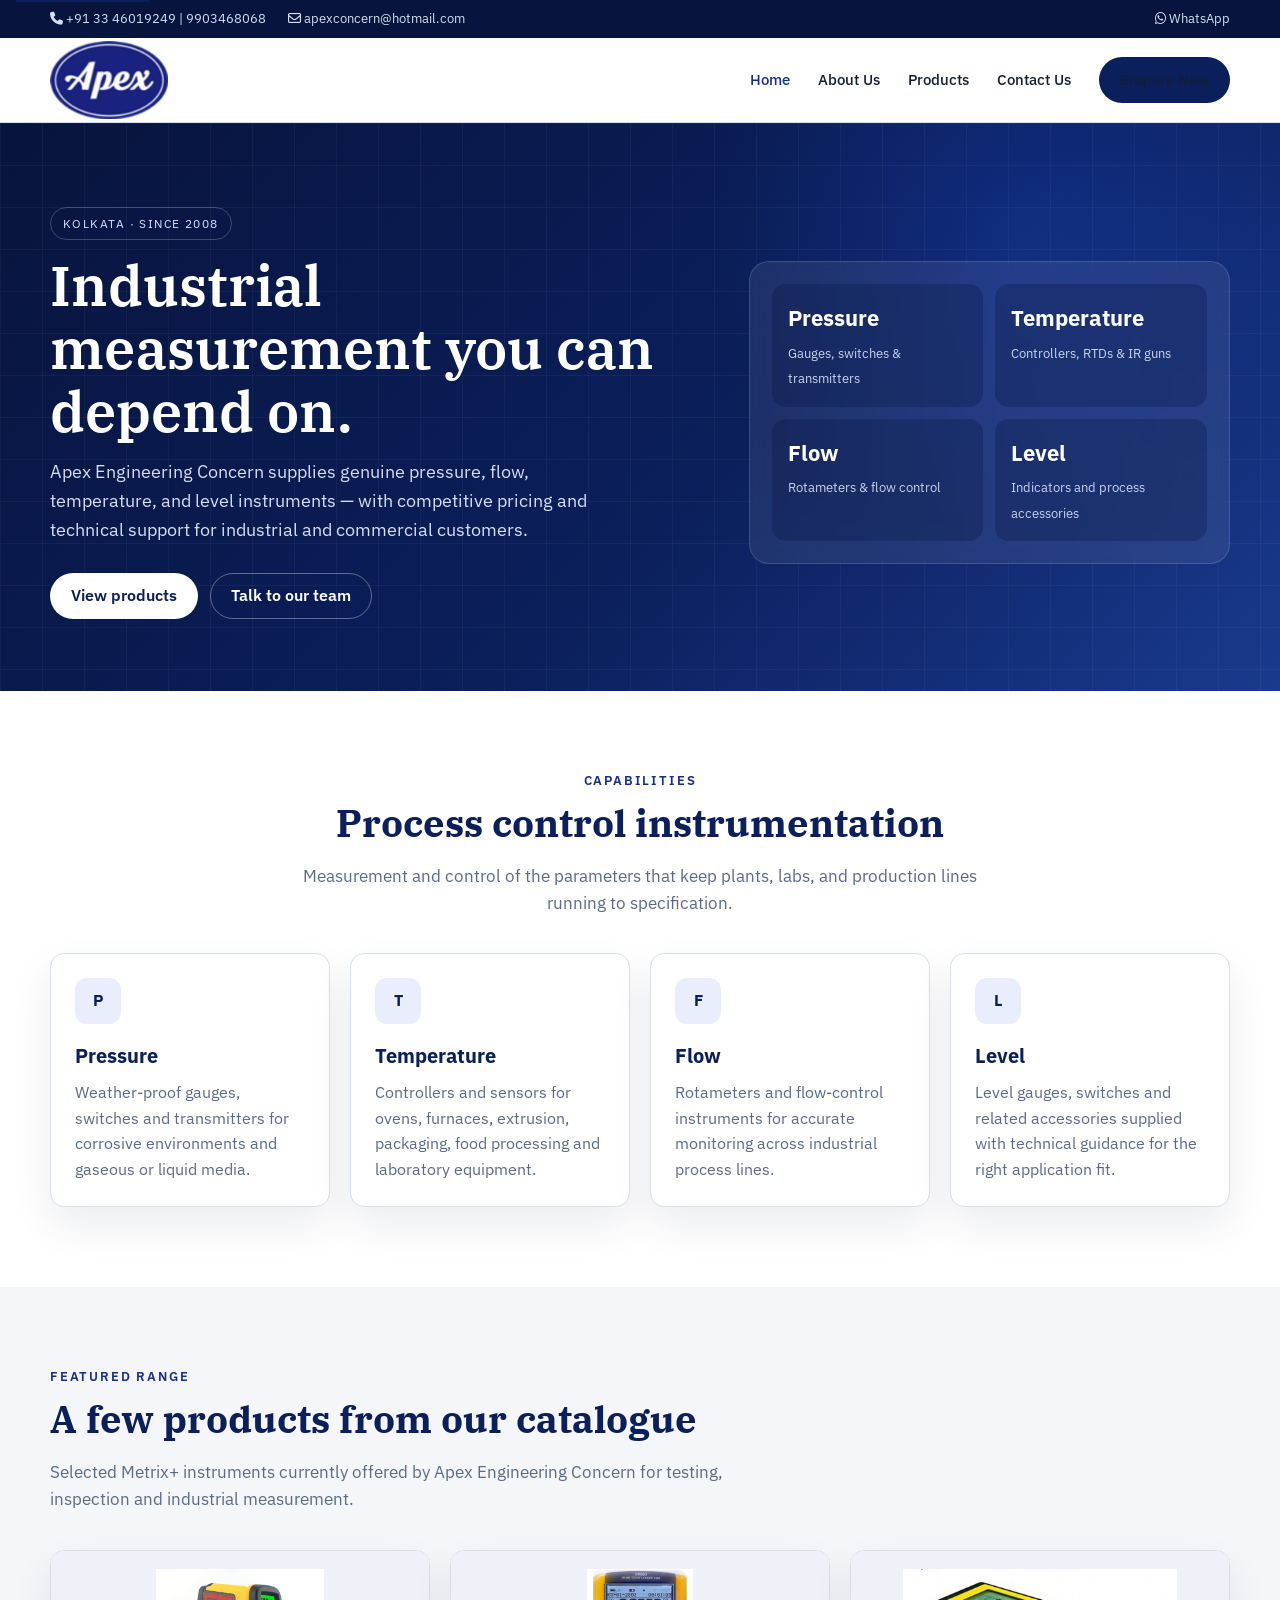
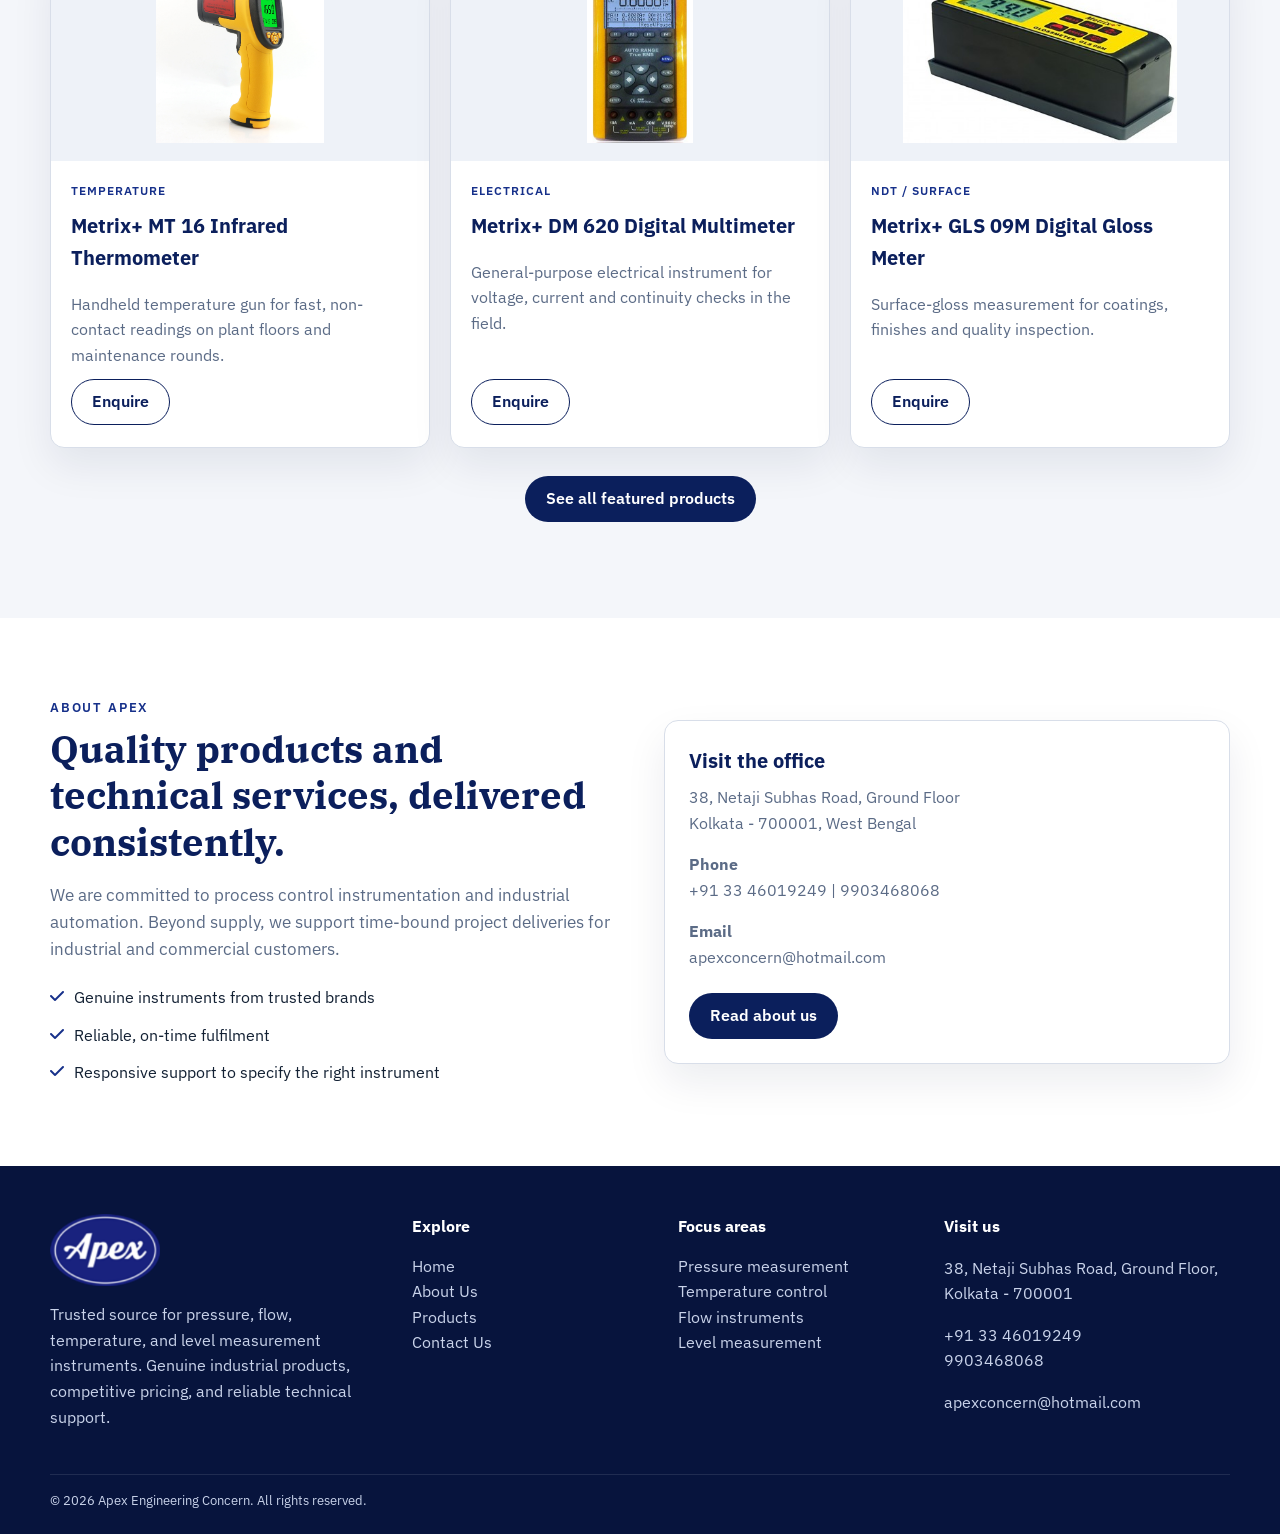
==== index.html @ d2f8d73d "Initial Push" ====
<!DOCTYPE html>
<html lang="en">
<head>
  <meta charset="UTF-8">
  <meta name="viewport" content="width=device-width, initial-scale=1.0">
  <meta name="description" content="Apex Engineering Concern, Kolkata — process control instrumentation for pressure, flow, temperature and level measurement.">
  <title>Apex Engineering Concern | Process Control Instrumentation</title>
  <link rel="icon" type="image/png" href="images/brand/favicon.png">
  <link rel="preconnect" href="https://fonts.googleapis.com">
  <link rel="preconnect" href="https://fonts.gstatic.com" crossorigin>
  <link href="https://fonts.googleapis.com/css2?family=IBM+Plex+Sans:wght@400;500;600;700&family=IBM+Plex+Serif:wght@500;600&display=swap" rel="stylesheet">
  <link rel="stylesheet" href="https://cdnjs.cloudflare.com/ajax/libs/font-awesome/6.5.2/css/all.min.css">
  <link rel="stylesheet" href="css/style.css">
</head>
<body data-page="home">
  <div id="site-header"></div>

  <main id="main">
    <section class="hero">
      <div class="container hero-inner">
        <div>
          <span class="eyebrow">Kolkata · Since 2008</span>
          <h1>Industrial measurement you can depend on.</h1>
          <p>Apex Engineering Concern supplies genuine pressure, flow, temperature, and level instruments — with competitive pricing and technical support for industrial and commercial customers.</p>
          <div class="hero-actions">
            <a class="btn btn-light" href="products.html">View products</a>
            <a class="btn btn-ghost" href="contact.html">Talk to our team</a>
          </div>
        </div>
        <aside class="hero-panel">
          <div class="hero-grid">
            <div class="stat"><strong>Pressure</strong><span>Gauges, switches & transmitters</span></div>
            <div class="stat"><strong>Temperature</strong><span>Controllers, RTDs & IR guns</span></div>
            <div class="stat"><strong>Flow</strong><span>Rotameters & flow control</span></div>
            <div class="stat"><strong>Level</strong><span>Indicators and process accessories</span></div>
          </div>
        </aside>
      </div>
    </section>

    <section class="section">
      <div class="container">
        <div class="section-head center">
          <div class="kicker">Capabilities</div>
          <h2>Process control instrumentation</h2>
          <p class="lead">Measurement and control of the parameters that keep plants, labs, and production lines running to specification.</p>
        </div>
        <div class="cards-4">
          <article class="card capability">
            <div class="capability-icon">P</div>
            <h3>Pressure</h3>
            <p>Weather-proof gauges, switches and transmitters for corrosive environments and gaseous or liquid media.</p>
          </article>
          <article class="card capability">
            <div class="capability-icon">T</div>
            <h3>Temperature</h3>
            <p>Controllers and sensors for ovens, furnaces, extrusion, packaging, food processing and laboratory equipment.</p>
          </article>
          <article class="card capability">
            <div class="capability-icon">F</div>
            <h3>Flow</h3>
            <p>Rotameters and flow-control instruments for accurate monitoring across industrial process lines.</p>
          </article>
          <article class="card capability">
            <div class="capability-icon">L</div>
            <h3>Level</h3>
            <p>Level gauges, switches and related accessories supplied with technical guidance for the right application fit.</p>
          </article>
        </div>
      </div>
    </section>

    <section class="section bg-paper">
      <div class="container">
        <div class="section-head">
          <div class="kicker">Featured range</div>
          <h2>A few products from our catalogue</h2>
          <p class="lead">Selected Metrix+ instruments currently offered by Apex Engineering Concern for testing, inspection and industrial measurement.</p>
        </div>
        <div class="cards-3">
          <article class="card product-card">
            <div class="product-media"><img src="images/products/mt-16.jpg" alt="Metrix+ MT 16 Infrared Thermometer"></div>
            <div class="product-body">
              <span class="product-cat">Temperature</span>
              <h3>Metrix+ MT 16 Infrared Thermometer</h3>
              <p>Handheld temperature gun for fast, non-contact readings on plant floors and maintenance rounds.</p>
              <a class="btn btn-outline" href="contact.html">Enquire</a>
            </div>
          </article>
          <article class="card product-card">
            <div class="product-media"><img src="images/products/dm-620.jpg" alt="Metrix+ DM 620 Digital Multimeter"></div>
            <div class="product-body">
              <span class="product-cat">Electrical</span>
              <h3>Metrix+ DM 620 Digital Multimeter</h3>
              <p>General-purpose electrical instrument for voltage, current and continuity checks in the field.</p>
              <a class="btn btn-outline" href="contact.html">Enquire</a>
            </div>
          </article>
          <article class="card product-card">
            <div class="product-media"><img src="images/products/gls-09m.jpg" alt="Metrix+ GLS 09M Digital Gloss Meter"></div>
            <div class="product-body">
              <span class="product-cat">NDT / Surface</span>
              <h3>Metrix+ GLS 09M Digital Gloss Meter</h3>
              <p>Surface-gloss measurement for coatings, finishes and quality inspection.</p>
              <a class="btn btn-outline" href="contact.html">Enquire</a>
            </div>
          </article>
        </div>
        <p style="margin-top:28px;text-align:center;">
          <a class="btn btn-primary" href="products.html">See all featured products</a>
        </p>
      </div>
    </section>

    <section class="section">
      <div class="container split">
        <div>
          <div class="kicker">About Apex</div>
          <h2>Quality products and technical services, delivered consistently.</h2>
          <p class="lead">We are committed to process control instrumentation and industrial automation. Beyond supply, we support time-bound project deliveries for industrial and commercial customers.</p>
          <ul class="checklist">
            <li><i class="fa-solid fa-check"></i> Genuine instruments from trusted brands</li>
            <li><i class="fa-solid fa-check"></i> Reliable, on-time fulfilment</li>
            <li><i class="fa-solid fa-check"></i> Responsive support to specify the right instrument</li>
          </ul>
        </div>
        <div class="card info-card">
          <h3>Visit the office</h3>
          <p>38, Netaji Subhas Road, Ground Floor<br>Kolkata - 700001, West Bengal</p>
          <p style="margin-top:16px;"><strong>Phone</strong><br>+91 33 46019249 | 9903468068</p>
          <p style="margin-top:16px;"><strong>Email</strong><br><a href="mailto:apexconcern@hotmail.com">apexconcern@hotmail.com</a></p>
          <p style="margin-top:22px;"><a class="btn btn-primary" href="about.html">Read about us</a></p>
        </div>
      </div>
    </section>
  </main>

  <div id="site-footer"></div>
  <script src="js/main.js"></script>
</body>
</html>
---- css/style.css ----
:root {
  --navy: #0b1f5c;
  --navy-deep: #07143d;
  --navy-mid: #16308a;
  --blue: #1d4ed8;
  --steel: #5b6b86;
  --ink: #122033;
  --paper: #f4f6fa;
  --line: #d8dee9;
  --white: #ffffff;
  --accent: #c9a227;
  --radius: 14px;
  --shadow: 0 18px 40px rgba(7, 20, 61, 0.08);
  --container: 1180px;
  --header-h: 84px;
  --font: "IBM Plex Sans", "Segoe UI", sans-serif;
  --serif: "IBM Plex Serif", Georgia, serif;
}

*,
*::before,
*::after {
  box-sizing: border-box;
}

html {
  scroll-behavior: smooth;
}

body {
  margin: 0;
  font-family: var(--font);
  color: var(--ink);
  background: var(--white);
  line-height: 1.6;
}

img {
  max-width: 100%;
  display: block;
}

a {
  color: inherit;
  text-decoration: none;
}

ul {
  margin: 0;
  padding: 0;
  list-style: none;
}

button,
input,
select,
textarea {
  font: inherit;
}

.container {
  width: min(calc(100% - 40px), var(--container));
  margin-inline: auto;
}

.skip-link {
  position: absolute;
  left: 16px;
  top: -40px;
  z-index: 100;
  background: var(--navy);
  color: var(--white);
  padding: 8px 12px;
}

.skip-link:focus {
  top: 12px;
}

/* Top bar */
.topbar {
  background: var(--navy-deep);
  color: #d7def0;
  font-size: 13px;
}

.topbar-inner {
  display: flex;
  justify-content: space-between;
  gap: 16px;
  align-items: center;
  min-height: 38px;
}

.topbar a:hover {
  color: var(--white);
}

.topbar-links {
  display: flex;
  gap: 22px;
  flex-wrap: wrap;
}

/* Header */
.site-header {
  position: sticky;
  top: 0;
  z-index: 50;
  background: rgba(255, 255, 255, 0.96);
  backdrop-filter: blur(10px);
  border-bottom: 1px solid var(--line);
}

.header-inner {
  display: flex;
  align-items: center;
  justify-content: space-between;
  min-height: var(--header-h);
  gap: 24px;
}

.brand {
  display: flex;
  align-items: center;
  gap: 12px;
}

.brand img {
  width: 118px;
  height: auto;
}

.brand-copy {
  display: none;
}

.brand-name {
  font-family: var(--serif);
  font-size: 17px;
  font-weight: 600;
  color: var(--navy);
  line-height: 1.2;
}

.brand-tag {
  font-size: 12px;
  color: var(--steel);
}

.nav-toggle {
  display: none;
  width: 42px;
  height: 42px;
  border: 1px solid var(--line);
  background: var(--white);
  border-radius: 10px;
  cursor: pointer;
}

.nav-toggle span,
.nav-toggle span::before,
.nav-toggle span::after {
  display: block;
  width: 18px;
  height: 2px;
  background: var(--navy);
  margin: 0 auto;
  position: relative;
}

.nav-toggle span::before,
.nav-toggle span::after {
  content: "";
  position: absolute;
  left: 0;
}

.nav-toggle span::before {
  top: -6px;
}

.nav-toggle span::after {
  top: 6px;
}

.site-nav {
  display: flex;
  align-items: center;
  gap: 28px;
}

.site-nav a {
  font-size: 15px;
  font-weight: 500;
  color: var(--ink);
}

.site-nav a:hover,
.site-nav a.is-active {
  color: var(--navy-mid);
}

.btn {
  display: inline-flex;
  align-items: center;
  justify-content: center;
  gap: 8px;
  min-height: 46px;
  padding: 0 20px;
  border-radius: 999px;
  border: 1px solid transparent;
  font-weight: 600;
  cursor: pointer;
  transition: 0.2s ease;
}

.btn-primary {
  background: var(--navy);
  color: var(--white);
}

.btn-primary:hover {
  background: var(--navy-mid);
}

.btn-ghost {
  border-color: rgba(255, 255, 255, 0.35);
  color: var(--white);
}

.btn-ghost:hover {
  background: rgba(255, 255, 255, 0.1);
}

.btn-outline {
  border-color: var(--navy);
  color: var(--navy);
  background: transparent;
}

.btn-outline:hover {
  background: var(--navy);
  color: var(--white);
}

.btn-light {
  background: var(--white);
  color: var(--navy);
}

/* Hero */
.hero {
  position: relative;
  background:
    radial-gradient(circle at 80% 20%, rgba(29, 78, 216, 0.28), transparent 28%),
    linear-gradient(135deg, var(--navy-deep) 0%, var(--navy) 58%, #1a3a8f 100%);
  color: var(--white);
  overflow: hidden;
}

.hero::after {
  content: "";
  position: absolute;
  inset: 0;
  background-image: linear-gradient(rgba(255, 255, 255, 0.04) 1px, transparent 1px),
    linear-gradient(90deg, rgba(255, 255, 255, 0.04) 1px, transparent 1px);
  background-size: 42px 42px;
  pointer-events: none;
}

.hero-inner {
  position: relative;
  z-index: 1;
  display: grid;
  grid-template-columns: 1.15fr 0.85fr;
  gap: 48px;
  align-items: center;
  padding: 84px 0 72px;
}

.eyebrow {
  display: inline-block;
  margin-bottom: 14px;
  padding: 6px 12px;
  border: 1px solid rgba(255, 255, 255, 0.22);
  border-radius: 999px;
  font-size: 12px;
  letter-spacing: 0.12em;
  text-transform: uppercase;
  color: #d7e3ff;
}

.hero h1 {
  margin: 0 0 16px;
  font-family: var(--serif);
  font-size: clamp(34px, 5vw, 56px);
  line-height: 1.12;
  font-weight: 600;
}

.hero p {
  margin: 0 0 28px;
  max-width: 560px;
  color: #d5def3;
  font-size: 18px;
}

.hero-actions {
  display: flex;
  flex-wrap: wrap;
  gap: 12px;
}

.hero-panel {
  background: rgba(255, 255, 255, 0.08);
  border: 1px solid rgba(255, 255, 255, 0.14);
  border-radius: 20px;
  padding: 22px;
  backdrop-filter: blur(8px);
}

.hero-grid {
  display: grid;
  grid-template-columns: 1fr 1fr;
  gap: 12px;
}

.stat {
  background: rgba(7, 20, 61, 0.28);
  border-radius: 14px;
  padding: 16px;
}

.stat strong {
  display: block;
  font-size: 22px;
  margin-bottom: 4px;
}

.stat span {
  font-size: 13px;
  color: #c9d4ee;
}

/* Sections */
.section {
  padding: 80px 0;
}

.section-head {
  max-width: 680px;
  margin-bottom: 36px;
}

.section-head.center {
  margin-inline: auto;
  text-align: center;
}

.kicker {
  color: var(--navy-mid);
  font-size: 13px;
  font-weight: 600;
  letter-spacing: 0.14em;
  text-transform: uppercase;
}

h2 {
  margin: 8px 0 12px;
  font-family: var(--serif);
  font-size: clamp(28px, 3vw, 40px);
  line-height: 1.2;
  color: var(--navy);
}

.lead {
  color: var(--steel);
  font-size: 17px;
}

.bg-paper {
  background: var(--paper);
}

.cards-4,
.cards-3,
.cards-2 {
  display: grid;
  gap: 20px;
}

.cards-4 {
  grid-template-columns: repeat(4, 1fr);
}

.cards-3 {
  grid-template-columns: repeat(3, 1fr);
}

.cards-2 {
  grid-template-columns: repeat(2, 1fr);
}

.card {
  background: var(--white);
  border: 1px solid var(--line);
  border-radius: var(--radius);
  box-shadow: var(--shadow);
}

.capability {
  padding: 24px;
}

.capability-icon {
  width: 46px;
  height: 46px;
  display: grid;
  place-items: center;
  margin-bottom: 16px;
  border-radius: 12px;
  background: #e8eefc;
  color: var(--navy);
  font-weight: 700;
}

.capability h3,
.product-card h3,
.info-card h3 {
  margin: 0 0 8px;
  font-size: 20px;
  color: var(--navy);
}

.capability p,
.product-card p,
.info-card p {
  margin: 0;
  color: var(--steel);
}

.product-card {
  overflow: hidden;
  display: flex;
  flex-direction: column;
}

.product-media {
  height: 210px;
  background: #eef2f8;
  display: grid;
  place-items: center;
  padding: 18px;
}

.product-media img {
  max-height: 174px;
  width: auto;
  object-fit: contain;
}

.product-body {
  padding: 20px 20px 22px;
  display: flex;
  flex-direction: column;
  gap: 10px;
  flex: 1;
}

.product-cat {
  font-size: 12px;
  font-weight: 600;
  letter-spacing: 0.08em;
  text-transform: uppercase;
  color: var(--navy-mid);
}

.product-body .btn {
  margin-top: auto;
  align-self: flex-start;
}

.split {
  display: grid;
  grid-template-columns: 1fr 1fr;
  gap: 48px;
  align-items: center;
}

.checklist {
  display: grid;
  gap: 12px;
  margin-top: 22px;
}

.checklist li {
  display: flex;
  gap: 10px;
  align-items: flex-start;
}

.checklist i {
  color: var(--navy-mid);
  margin-top: 3px;
}

.page-hero {
  background: linear-gradient(135deg, var(--navy-deep), var(--navy));
  color: var(--white);
  padding: 56px 0;
}

.page-hero h1 {
  margin: 8px 0 10px;
  font-family: var(--serif);
  font-size: clamp(32px, 4vw, 48px);
}

.page-hero p {
  margin: 0;
  max-width: 680px;
  color: #d5def3;
}

.info-card {
  padding: 24px;
}

.contact-grid {
  display: grid;
  grid-template-columns: 0.9fr 1.1fr;
  gap: 28px;
}

.enquiry-form {
  padding: 28px;
}

.form-row {
  display: grid;
  grid-template-columns: 1fr 1fr;
  gap: 14px;
}

.field {
  display: flex;
  flex-direction: column;
  gap: 6px;
  margin-bottom: 14px;
}

.field label {
  font-size: 14px;
  font-weight: 600;
}

.field input,
.field select,
.field textarea {
  width: 100%;
  border: 1px solid var(--line);
  border-radius: 10px;
  padding: 12px 13px;
  background: var(--white);
}

.field textarea {
  min-height: 130px;
  resize: vertical;
}

.form-note {
  display: none;
  margin-top: 12px;
  color: #0f6b3a;
  font-weight: 600;
}

.form-note.is-visible {
  display: block;
}

.map-wrap {
  margin-top: 28px;
  border-radius: var(--radius);
  overflow: hidden;
  border: 1px solid var(--line);
  min-height: 280px;
}

.map-wrap iframe {
  width: 100%;
  height: 320px;
  border: 0;
}

.site-footer {
  background: var(--navy-deep);
  color: #c9d3ea;
  padding: 48px 0 22px;
}

.footer-grid {
  display: grid;
  grid-template-columns: 1.4fr 1fr 1fr 1.2fr;
  gap: 28px;
}

.site-footer h3 {
  margin: 0 0 14px;
  color: var(--white);
  font-size: 16px;
}

.site-footer a:hover,
.site-footer p a:hover {
  color: var(--white);
}

.footer-brand img {
  width: 110px;
  margin-bottom: 14px;
}

.legal {
  margin-top: 28px;
  padding-top: 16px;
  border-top: 1px solid rgba(255, 255, 255, 0.1);
  font-size: 13px;
}

@media (max-width: 980px) {
  .hero-inner,
  .split,
  .contact-grid,
  .cards-4,
  .cards-3,
  .footer-grid {
    grid-template-columns: 1fr 1fr;
  }

  .brand-copy {
    display: block;
  }
}

@media (max-width: 760px) {
  .topbar-inner,
  .header-inner {
    min-height: auto;
  }

  .topbar-inner {
    padding: 8px 0;
    flex-direction: column;
    align-items: flex-start;
  }

  .nav-toggle {
    display: grid;
    place-items: center;
  }

  .site-nav {
    display: none;
    position: absolute;
    left: 0;
    right: 0;
    top: 100%;
    background: var(--white);
    border-bottom: 1px solid var(--line);
    padding: 16px 20px 20px;
    flex-direction: column;
    align-items: stretch;
    gap: 14px;
  }

  .site-nav.is-open {
    display: flex;
  }

  .hero-inner,
  .split,
  .contact-grid,
  .cards-4,
  .cards-3,
  .cards-2,
  .form-row,
  .footer-grid,
  .hero-grid {
    grid-template-columns: 1fr;
  }

  .hero-inner,
  .section {
    padding-top: 48px;
    padding-bottom: 48px;
  }

  .brand-copy {
    display: none;
  }
}
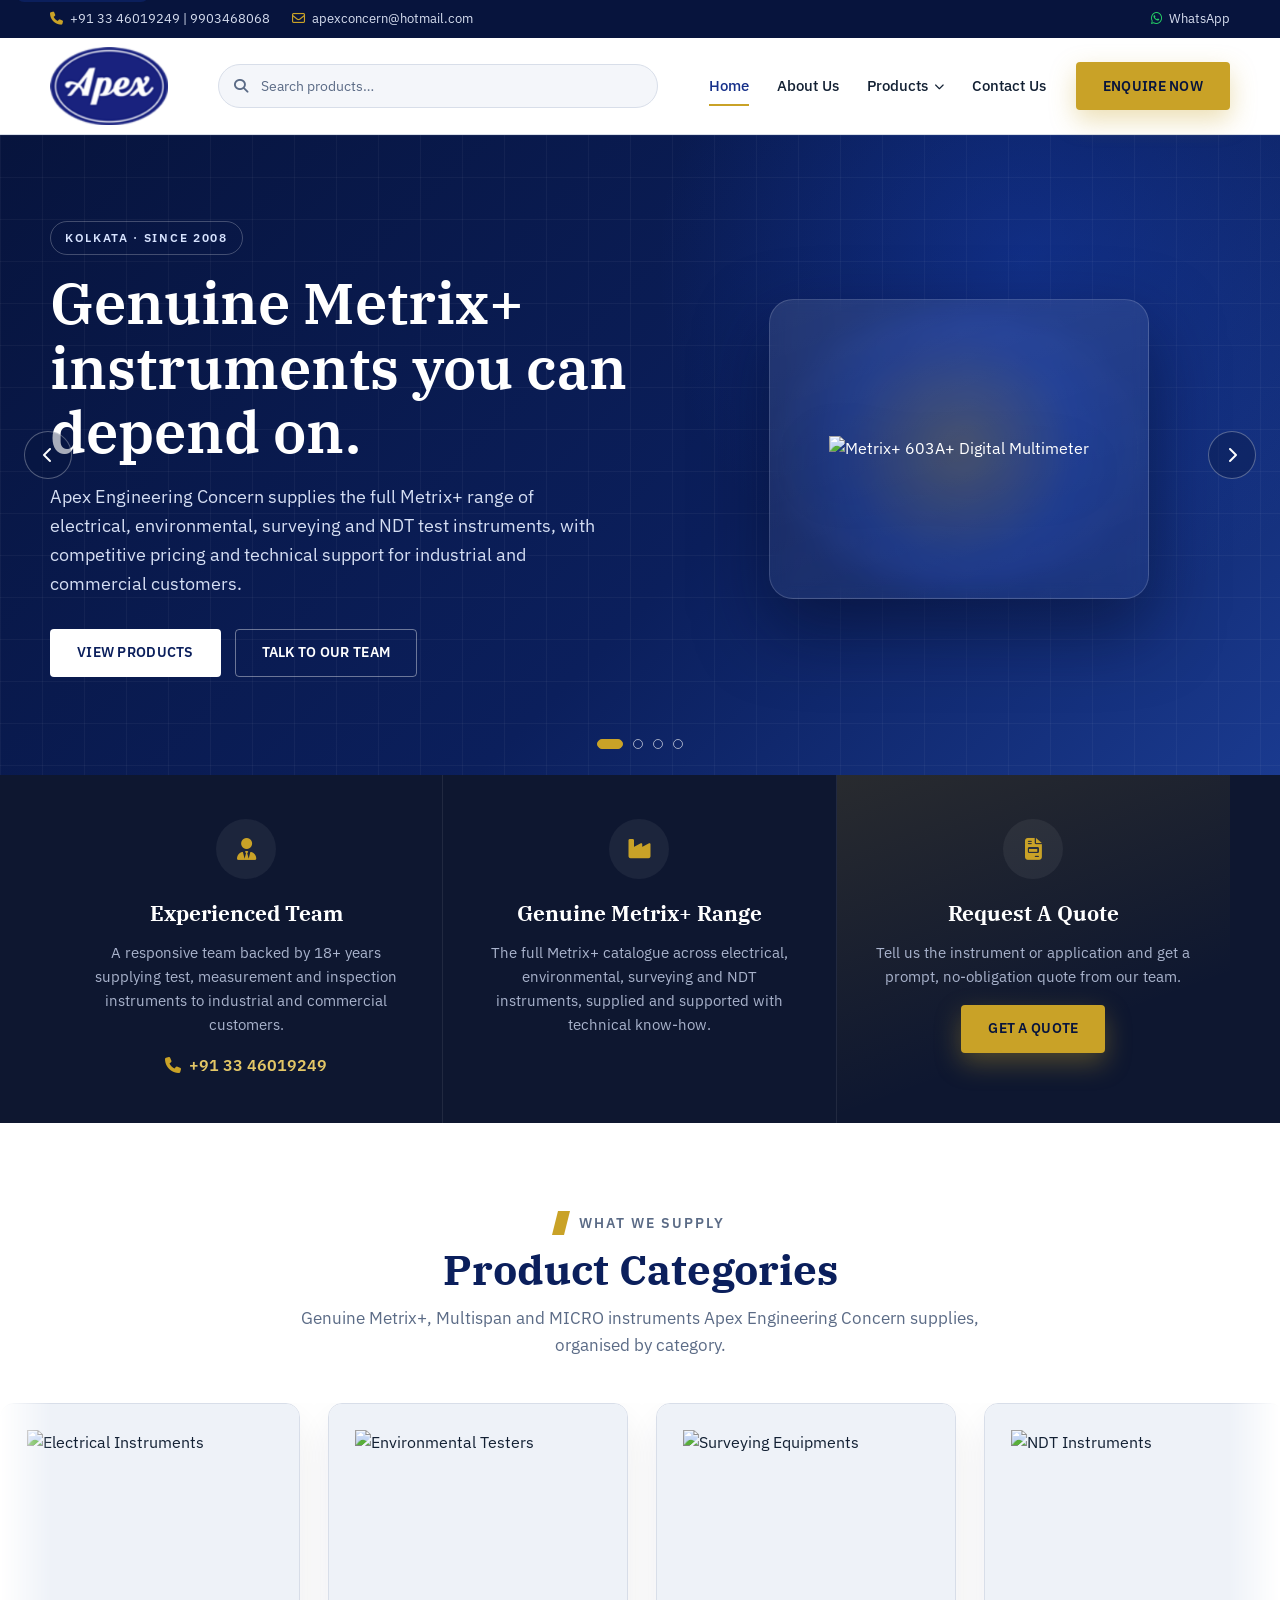
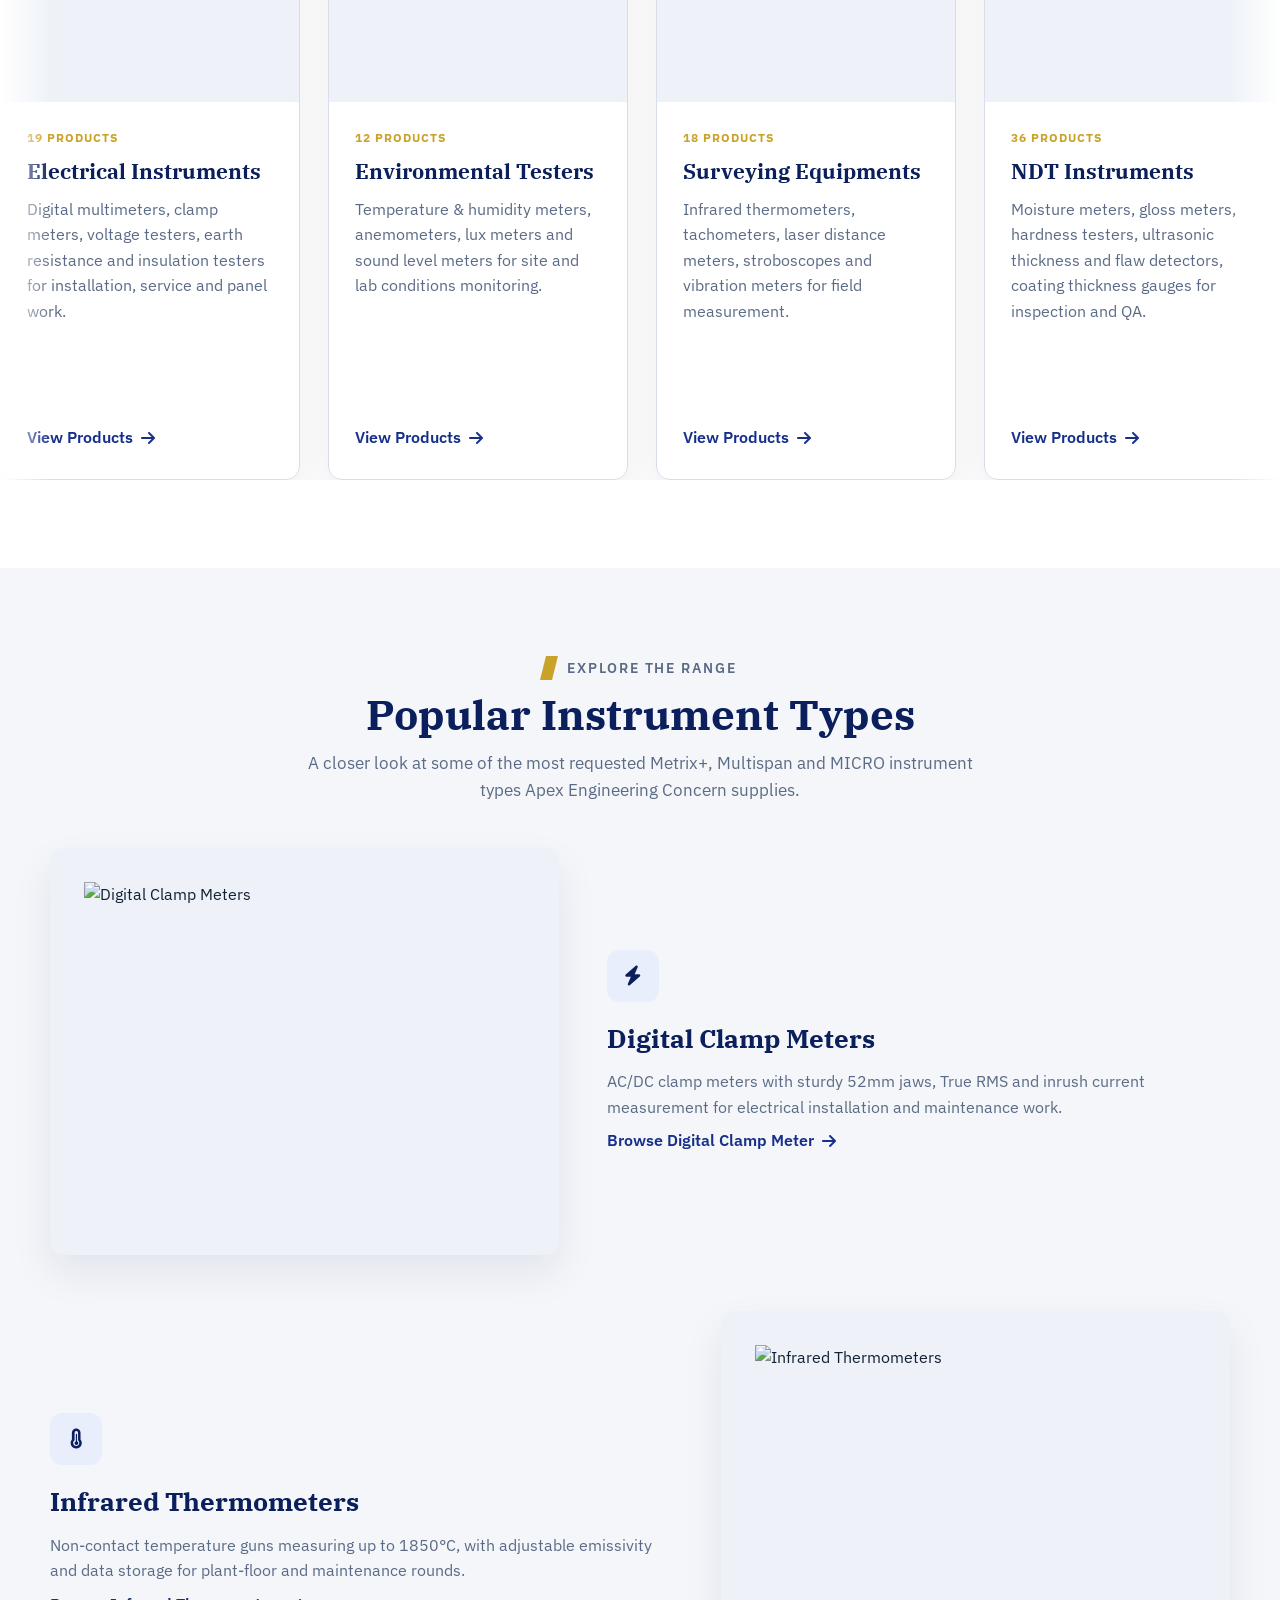
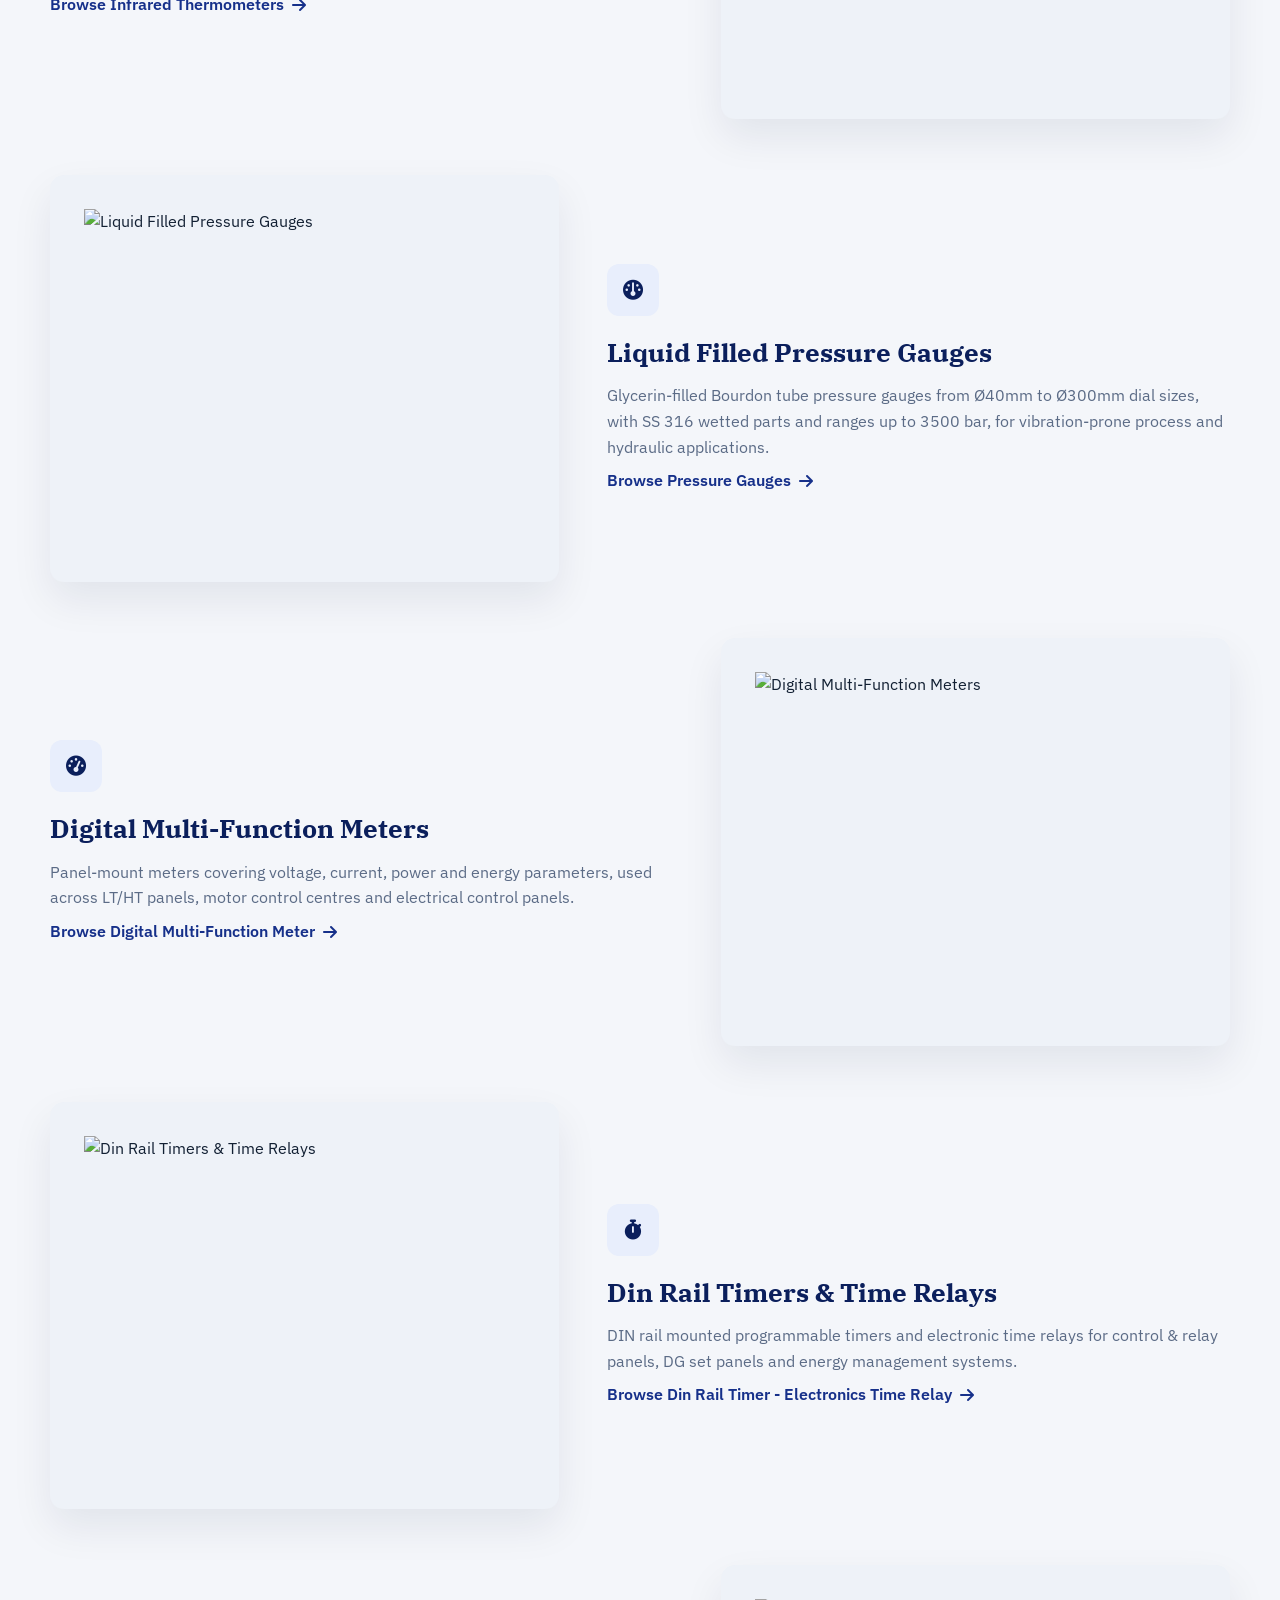
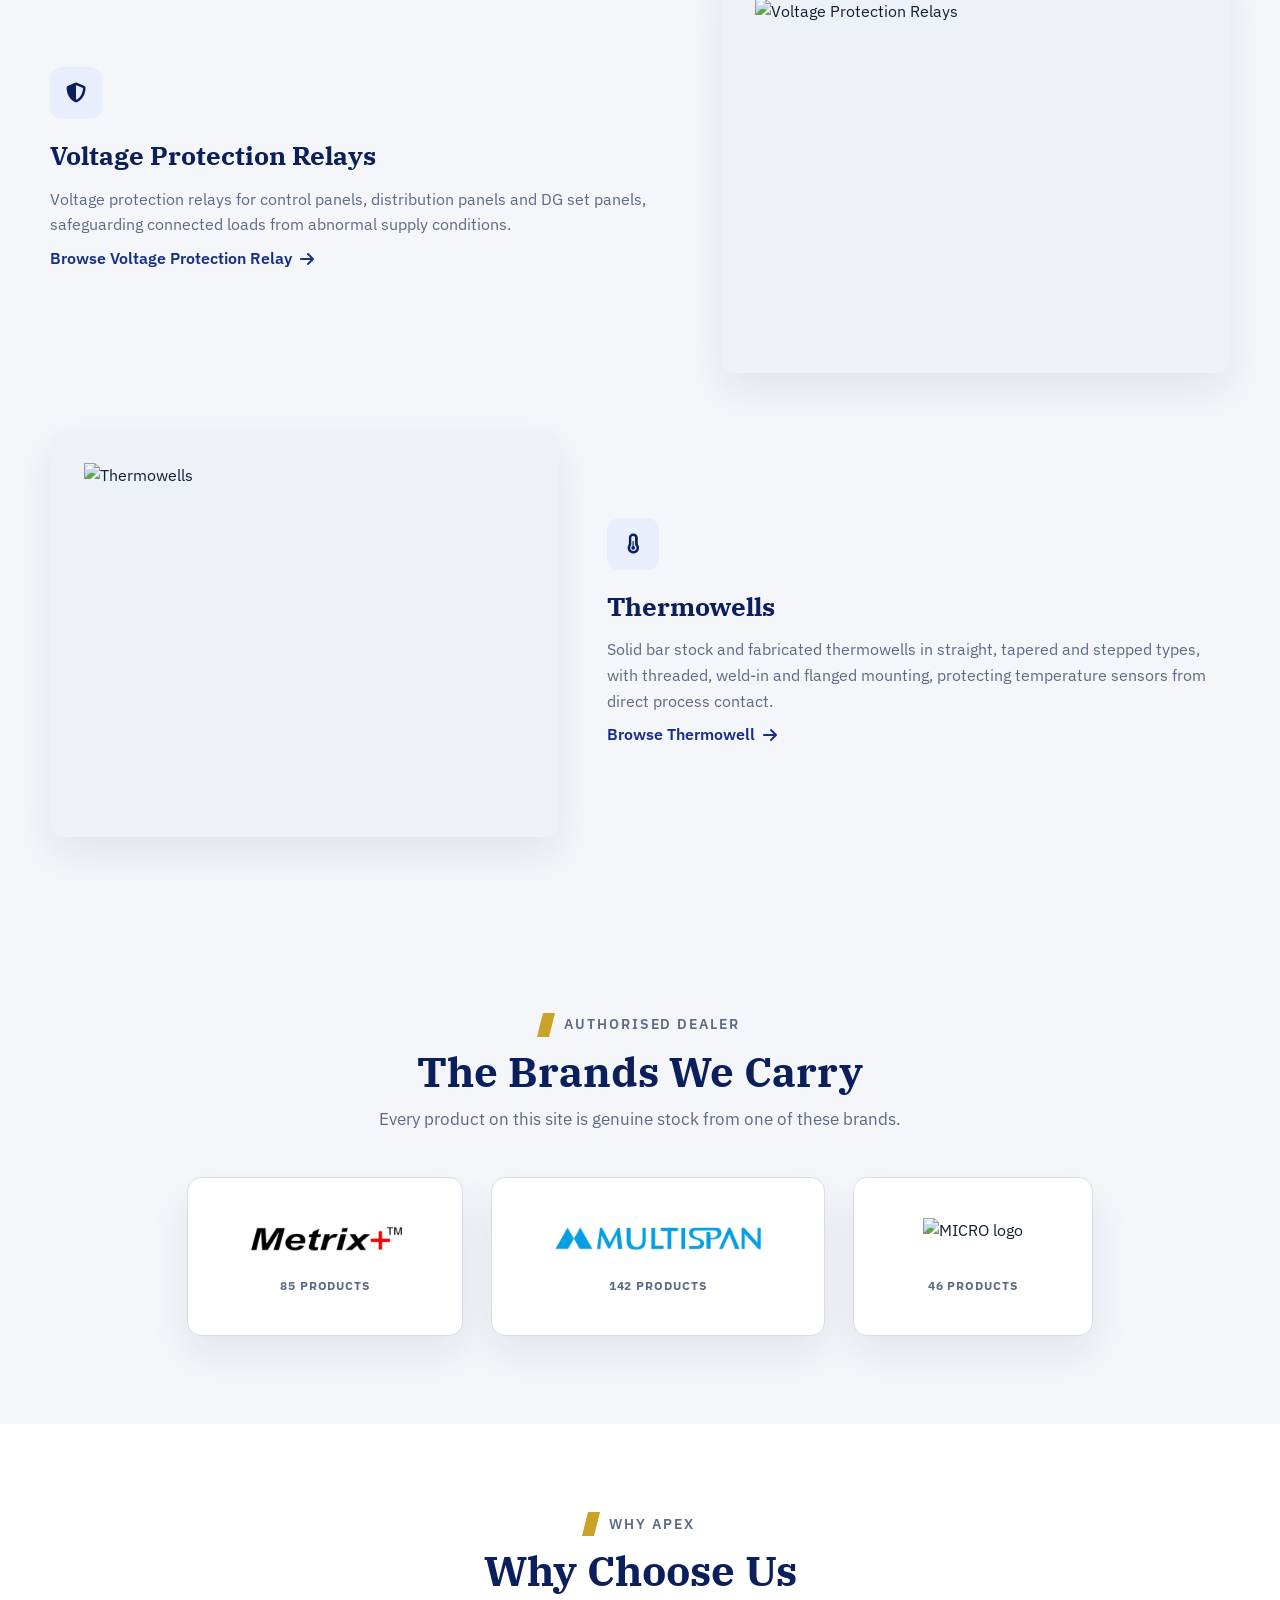
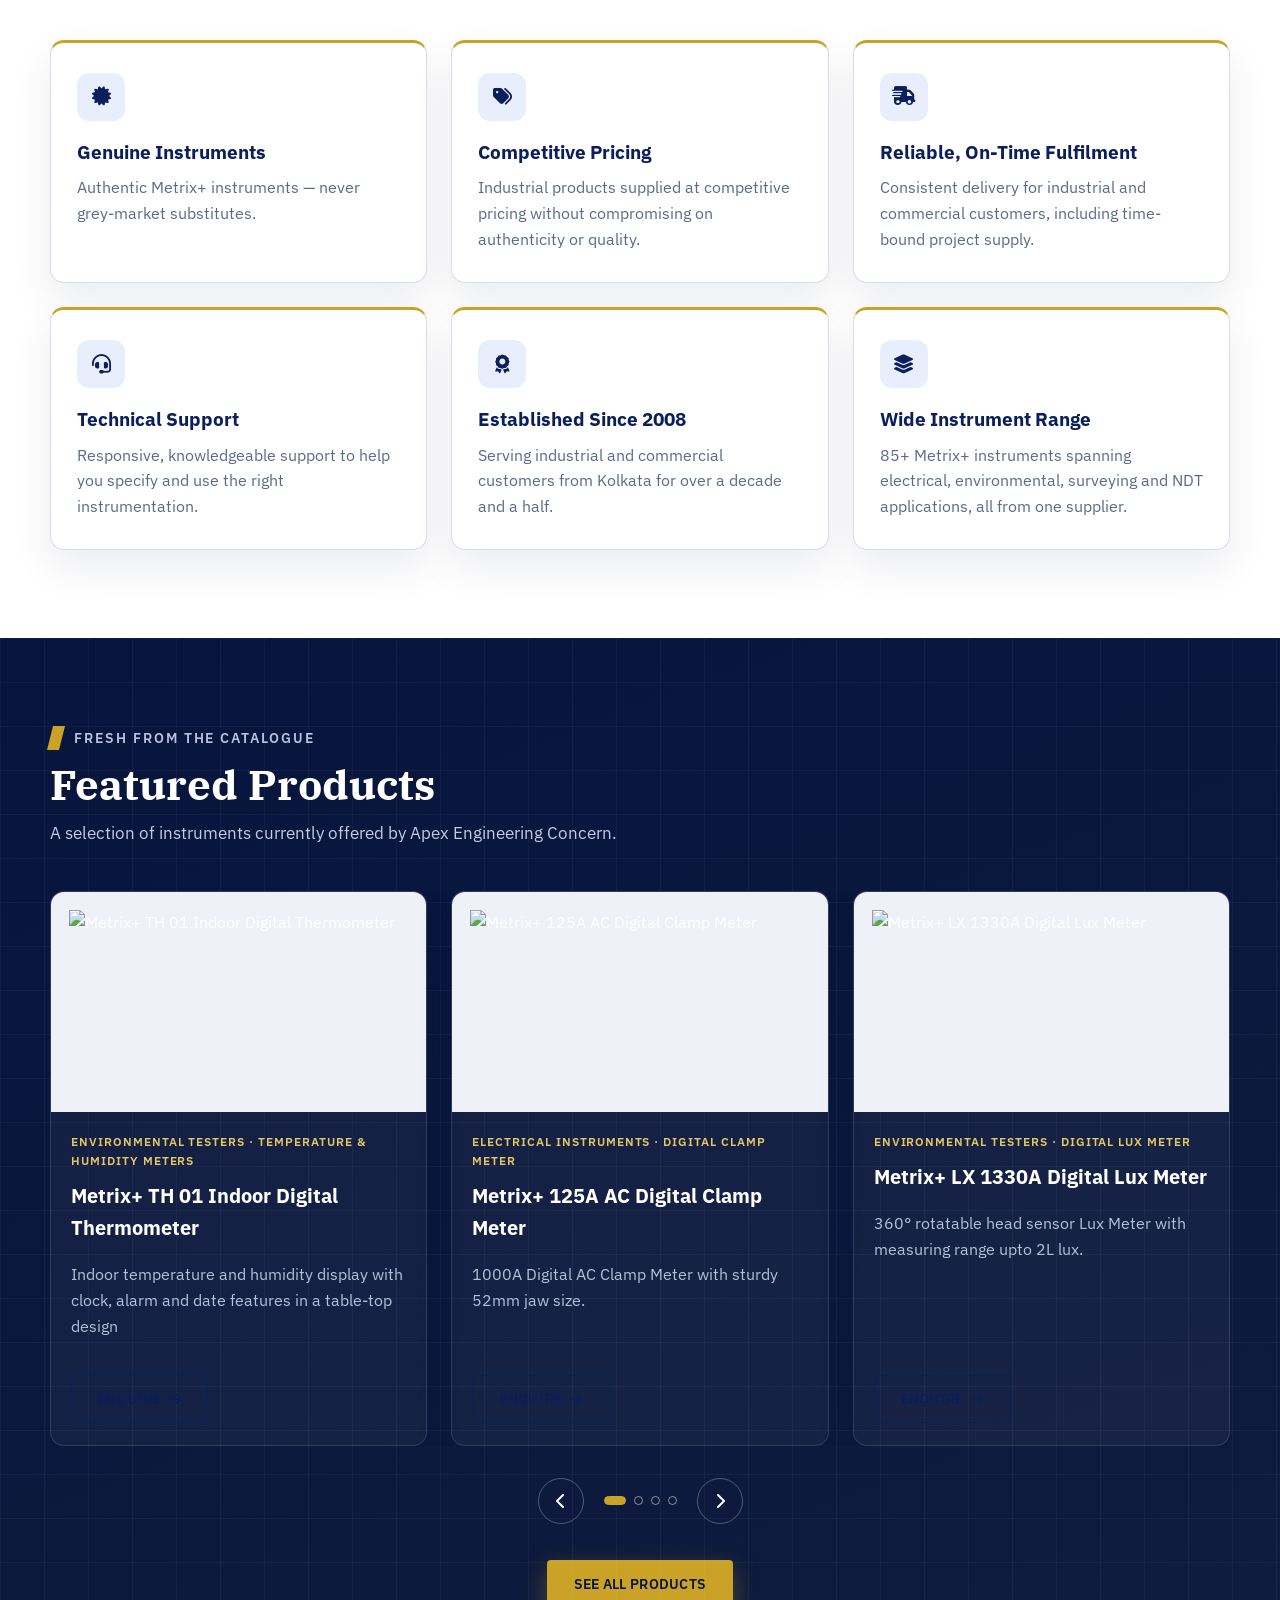
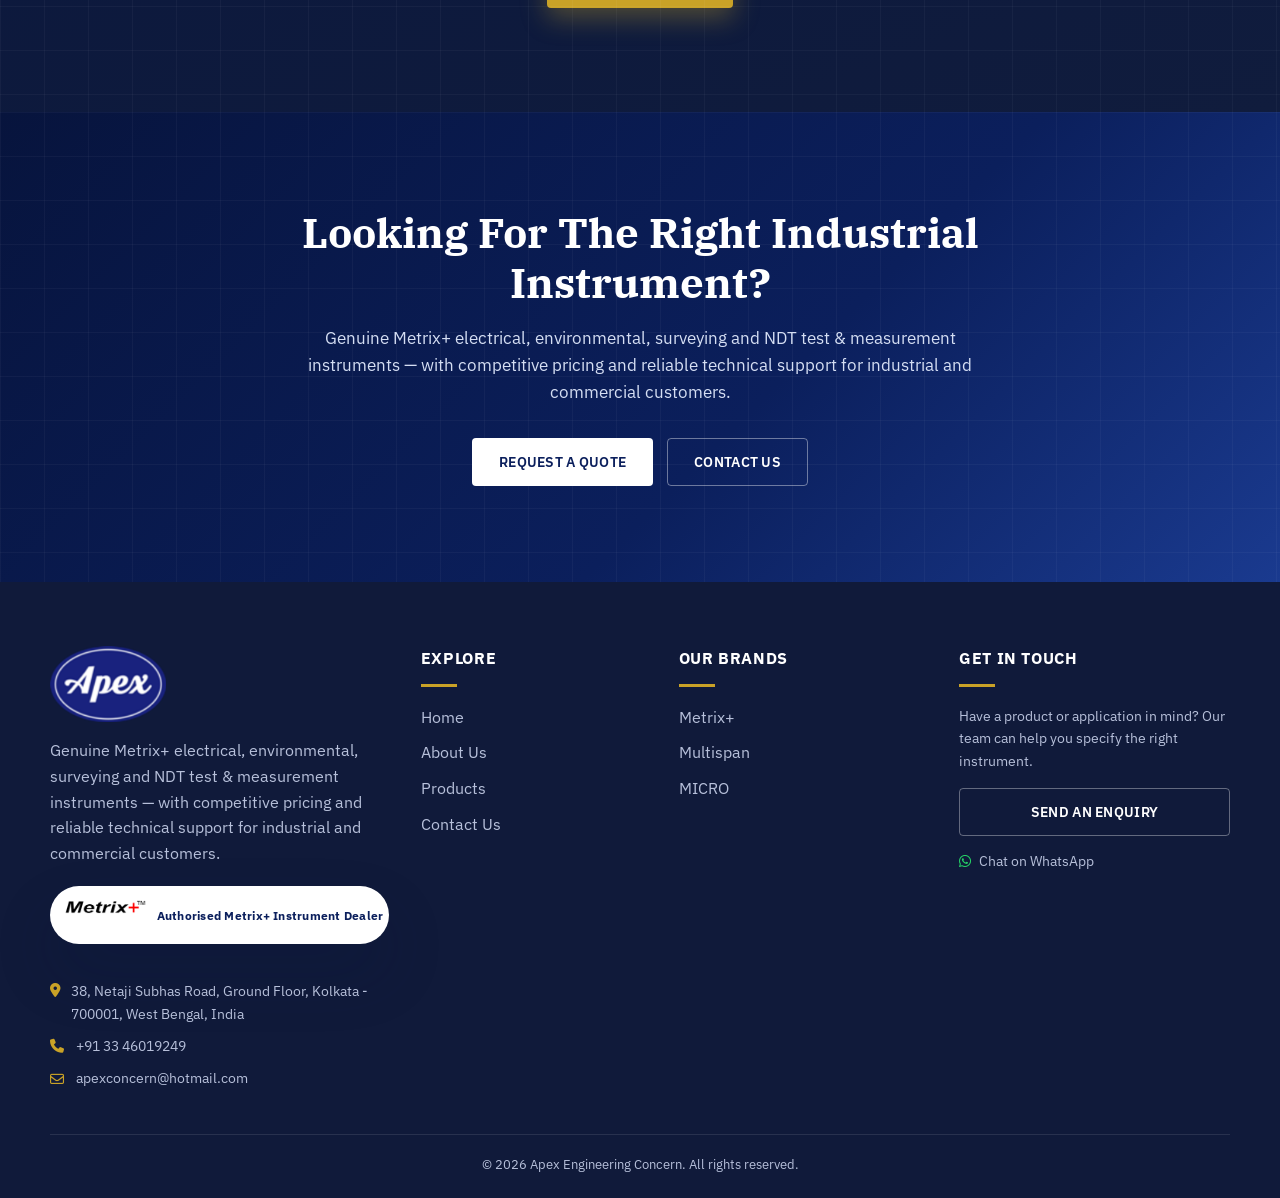
==== commit 2da85478: "updated" ====
--- a/index.html
+++ b/index.html
@@ -8,134 +8,31 @@
   <link rel="icon" type="image/png" href="images/brand/favicon.png">
   <link rel="preconnect" href="https://fonts.googleapis.com">
   <link rel="preconnect" href="https://fonts.gstatic.com" crossorigin>
-  <link href="https://fonts.googleapis.com/css2?family=IBM+Plex+Sans:wght@400;500;600;700&family=IBM+Plex+Serif:wght@500;600&display=swap" rel="stylesheet">
+  <link href="https://fonts.googleapis.com/css2?family=IBM+Plex+Sans:wght@400;500;600;700&family=IBM+Plex+Serif:wght@500;600;700&display=swap" rel="stylesheet">
   <link rel="stylesheet" href="https://cdnjs.cloudflare.com/ajax/libs/font-awesome/6.5.2/css/all.min.css">
-  <link rel="stylesheet" href="css/style.css">
+  <link rel="stylesheet" href="css/style.css?v=1788582566">
 </head>
 <body data-page="home">
   <div id="site-header"></div>
 
   <main id="main">
-    <section class="hero">
-      <div class="container hero-inner">
-        <div>
-          <span class="eyebrow">Kolkata · Since 2008</span>
-          <h1>Industrial measurement you can depend on.</h1>
-          <p>Apex Engineering Concern supplies genuine pressure, flow, temperature, and level instruments — with competitive pricing and technical support for industrial and commercial customers.</p>
-          <div class="hero-actions">
-            <a class="btn btn-light" href="products.html">View products</a>
-            <a class="btn btn-ghost" href="contact.html">Talk to our team</a>
-          </div>
-        </div>
-        <aside class="hero-panel">
-          <div class="hero-grid">
-            <div class="stat"><strong>Pressure</strong><span>Gauges, switches & transmitters</span></div>
-            <div class="stat"><strong>Temperature</strong><span>Controllers, RTDs & IR guns</span></div>
-            <div class="stat"><strong>Flow</strong><span>Rotameters & flow control</span></div>
-            <div class="stat"><strong>Level</strong><span>Indicators and process accessories</span></div>
-          </div>
-        </aside>
-      </div>
-    </section>
-
-    <section class="section">
-      <div class="container">
-        <div class="section-head center">
-          <div class="kicker">Capabilities</div>
-          <h2>Process control instrumentation</h2>
-          <p class="lead">Measurement and control of the parameters that keep plants, labs, and production lines running to specification.</p>
-        </div>
-        <div class="cards-4">
-          <article class="card capability">
-            <div class="capability-icon">P</div>
-            <h3>Pressure</h3>
-            <p>Weather-proof gauges, switches and transmitters for corrosive environments and gaseous or liquid media.</p>
-          </article>
-          <article class="card capability">
-            <div class="capability-icon">T</div>
-            <h3>Temperature</h3>
-            <p>Controllers and sensors for ovens, furnaces, extrusion, packaging, food processing and laboratory equipment.</p>
-          </article>
-          <article class="card capability">
-            <div class="capability-icon">F</div>
-            <h3>Flow</h3>
-            <p>Rotameters and flow-control instruments for accurate monitoring across industrial process lines.</p>
-          </article>
-          <article class="card capability">
-            <div class="capability-icon">L</div>
-            <h3>Level</h3>
-            <p>Level gauges, switches and related accessories supplied with technical guidance for the right application fit.</p>
-          </article>
-        </div>
-      </div>
-    </section>
-
-    <section class="section bg-paper">
-      <div class="container">
-        <div class="section-head">
-          <div class="kicker">Featured range</div>
-          <h2>A few products from our catalogue</h2>
-          <p class="lead">Selected Metrix+ instruments currently offered by Apex Engineering Concern for testing, inspection and industrial measurement.</p>
-        </div>
-        <div class="cards-3">
-          <article class="card product-card">
-            <div class="product-media"><img src="images/products/mt-16.jpg" alt="Metrix+ MT 16 Infrared Thermometer"></div>
-            <div class="product-body">
-              <span class="product-cat">Temperature</span>
-              <h3>Metrix+ MT 16 Infrared Thermometer</h3>
-              <p>Handheld temperature gun for fast, non-contact readings on plant floors and maintenance rounds.</p>
-              <a class="btn btn-outline" href="contact.html">Enquire</a>
-            </div>
-          </article>
-          <article class="card product-card">
-            <div class="product-media"><img src="images/products/dm-620.jpg" alt="Metrix+ DM 620 Digital Multimeter"></div>
-            <div class="product-body">
-              <span class="product-cat">Electrical</span>
-              <h3>Metrix+ DM 620 Digital Multimeter</h3>
-              <p>General-purpose electrical instrument for voltage, current and continuity checks in the field.</p>
-              <a class="btn btn-outline" href="contact.html">Enquire</a>
-            </div>
-          </article>
-          <article class="card product-card">
-            <div class="product-media"><img src="images/products/gls-09m.jpg" alt="Metrix+ GLS 09M Digital Gloss Meter"></div>
-            <div class="product-body">
-              <span class="product-cat">NDT / Surface</span>
-              <h3>Metrix+ GLS 09M Digital Gloss Meter</h3>
-              <p>Surface-gloss measurement for coatings, finishes and quality inspection.</p>
-              <a class="btn btn-outline" href="contact.html">Enquire</a>
-            </div>
-          </article>
-        </div>
-        <p style="margin-top:28px;text-align:center;">
-          <a class="btn btn-primary" href="products.html">See all featured products</a>
-        </p>
-      </div>
-    </section>
-
-    <section class="section">
-      <div class="container split">
-        <div>
-          <div class="kicker">About Apex</div>
-          <h2>Quality products and technical services, delivered consistently.</h2>
-          <p class="lead">We are committed to process control instrumentation and industrial automation. Beyond supply, we support time-bound project deliveries for industrial and commercial customers.</p>
-          <ul class="checklist">
-            <li><i class="fa-solid fa-check"></i> Genuine instruments from trusted brands</li>
-            <li><i class="fa-solid fa-check"></i> Reliable, on-time fulfilment</li>
-            <li><i class="fa-solid fa-check"></i> Responsive support to specify the right instrument</li>
-          </ul>
-        </div>
-        <div class="card info-card">
-          <h3>Visit the office</h3>
-          <p>38, Netaji Subhas Road, Ground Floor<br>Kolkata - 700001, West Bengal</p>
-          <p style="margin-top:16px;"><strong>Phone</strong><br>+91 33 46019249 | 9903468068</p>
-          <p style="margin-top:16px;"><strong>Email</strong><br><a href="mailto:apexconcern@hotmail.com">apexconcern@hotmail.com</a></p>
-          <p style="margin-top:22px;"><a class="btn btn-primary" href="about.html">Read about us</a></p>
-        </div>
-      </div>
-    </section>
+    <div id="hero-mount"></div>
+    <div id="feature-boxes-mount"></div>
+    <div id="category-showcase-mount"></div>
+    <div id="capabilities-mount"></div>
+    <div id="our-brands-mount"></div>
+    <div id="why-choose-us-mount"></div>
+    <div id="featured-products-mount"></div>
+    <div id="cta-band-mount"></div>
   </main>
 
   <div id="site-footer"></div>
-  <script src="js/main.js"></script>
+
+  <script src="js/data.js?v=1788582566"></script>
+  <script src="js/render.js?v=1788582566"></script>
+  <script src="js/hero-slider.js?v=1788582566"></script>
+  <script src="js/carousel.js?v=1788582566"></script>
+  <script src="js/main.js?v=1788582566"></script>
+  <script src="js/interactions.js?v=1788582566"></script>
 </body>
 </html>
--- a/css/style.css
+++ b/css/style.css
@@ -9,10 +9,17 @@
   --line: #d8dee9;
   --white: #ffffff;
   --accent: #c9a227;
+  --accent-light: #e4c766;
+  --dark: #0e1730;
+  --dark-2: #101c3d;
   --radius: 14px;
+  --radius-sm: 8px;
   --shadow: 0 18px 40px rgba(7, 20, 61, 0.08);
+  --shadow-lg: 0 30px 60px rgba(7, 20, 61, 0.18);
   --container: 1180px;
-  --header-h: 84px;
+  --header-h: 96px;
+  --header-h-scrolled: 72px;
+  --ease: cubic-bezier(0.22, 1, 0.36, 1);
   --font: "IBM Plex Sans", "Segoe UI", sans-serif;
   --serif: "IBM Plex Serif", Georgia, serif;
 }
@@ -33,6 +40,7 @@
   color: var(--ink);
   background: var(--white);
   line-height: 1.6;
+  overflow-x: hidden;
 }
 
 img {
@@ -58,6 +66,10 @@
   font: inherit;
 }
 
+button {
+  cursor: pointer;
+}
+
 .container {
   width: min(calc(100% - 40px), var(--container));
   margin-inline: auto;
@@ -67,17 +79,26 @@
   position: absolute;
   left: 16px;
   top: -40px;
-  z-index: 100;
+  z-index: 200;
   background: var(--navy);
   color: var(--white);
   padding: 8px 12px;
+  border-radius: var(--radius-sm);
 }
 
 .skip-link:focus {
   top: 12px;
 }
 
-/* Top bar */
+/* ============ Section anchors offset for sticky header ============ */
+#capabilities,
+#categories,
+#featured-products,
+.category-card {
+  scroll-margin-top: var(--header-h-scrolled);
+}
+
+/* ============ Top bar ============ */
 .topbar {
   background: var(--navy-deep);
   color: #d7def0;
@@ -92,8 +113,12 @@
   min-height: 38px;
 }
 
+.topbar a {
+  transition: color 0.2s var(--ease);
+}
+
 .topbar a:hover {
-  color: var(--white);
+  color: var(--accent-light);
 }
 
 .topbar-links {
@@ -102,14 +127,29 @@
   flex-wrap: wrap;
 }
 
-/* Header */
+.topbar-links i {
+  color: var(--accent);
+  margin-right: 4px;
+}
+
+.topbar-whatsapp i {
+  color: #25d366;
+  margin-right: 4px;
+}
+
+/* ============ Header ============ */
 .site-header {
   position: sticky;
   top: 0;
-  z-index: 50;
-  background: rgba(255, 255, 255, 0.96);
+  z-index: 60;
+  background: rgba(255, 255, 255, 0.97);
   backdrop-filter: blur(10px);
   border-bottom: 1px solid var(--line);
+  transition: box-shadow 0.3s var(--ease);
+}
+
+.site-header.is-scrolled {
+  box-shadow: 0 8px 24px rgba(7, 20, 61, 0.08);
 }
 
 .header-inner {
@@ -118,17 +158,28 @@
   justify-content: space-between;
   min-height: var(--header-h);
   gap: 24px;
+  transition: min-height 0.3s var(--ease);
+}
+
+.site-header.is-scrolled .header-inner {
+  min-height: var(--header-h-scrolled);
 }
 
 .brand {
   display: flex;
   align-items: center;
   gap: 12px;
+  flex-shrink: 0;
 }
 
 .brand img {
   width: 118px;
   height: auto;
+  transition: transform 0.3s var(--ease);
+}
+
+.brand:hover img {
+  transform: scale(1.04);
 }
 
 .brand-copy {
@@ -156,6 +207,7 @@
   background: var(--white);
   border-radius: 10px;
   cursor: pointer;
+  z-index: 80;
 }
 
 .nav-toggle span,
@@ -167,6 +219,7 @@
   background: var(--navy);
   margin: 0 auto;
   position: relative;
+  transition: transform 0.25s var(--ease), opacity 0.25s var(--ease);
 }
 
 .nav-toggle span::before,
@@ -184,53 +237,188 @@
   top: 6px;
 }
 
+.nav-toggle[aria-expanded="true"] span {
+  background: transparent;
+}
+
+.nav-toggle[aria-expanded="true"] span::before {
+  top: 0;
+  transform: rotate(45deg);
+}
+
+.nav-toggle[aria-expanded="true"] span::after {
+  top: 0;
+  transform: rotate(-45deg);
+}
+
+.nav-scrim {
+  display: none;
+}
+
 .site-nav {
+  display: flex;
+  align-items: center;
+  gap: 30px;
+}
+
+.nav-list {
   display: flex;
   align-items: center;
   gap: 28px;
 }
 
-.site-nav a {
+.nav-item {
+  position: relative;
+}
+
+.nav-link {
+  display: inline-flex;
+  align-items: center;
+  gap: 6px;
   font-size: 15px;
   font-weight: 500;
   color: var(--ink);
-}
-
-.site-nav a:hover,
-.site-nav a.is-active {
+  padding: 8px 0;
+  position: relative;
+}
+
+.nav-link::after {
+  content: "";
+  position: absolute;
+  left: 0;
+  bottom: 0;
+  height: 2px;
+  width: 0;
+  background: var(--accent);
+  transition: width 0.25s var(--ease);
+}
+
+.nav-link:hover,
+.nav-link.is-active {
   color: var(--navy-mid);
 }
 
+.nav-link:hover::after,
+.nav-link.is-active::after {
+  width: 100%;
+}
+
+.nav-caret {
+  font-size: 10px;
+  transition: transform 0.25s var(--ease);
+}
+
+.nav-item.has-dropdown:hover .nav-caret,
+.nav-item.has-dropdown.is-open .nav-caret {
+  transform: rotate(180deg);
+}
+
+.nav-dropdown {
+  position: absolute;
+  top: 100%;
+  left: 0;
+  min-width: 240px;
+  background: var(--white);
+  border-radius: var(--radius-sm);
+  box-shadow: var(--shadow-lg);
+  border: 1px solid var(--line);
+  padding: 10px;
+  opacity: 0;
+  visibility: hidden;
+  transform: translateY(8px);
+  transition: opacity 0.25s var(--ease), transform 0.25s var(--ease), visibility 0.25s;
+  z-index: 70;
+}
+
+.nav-item.has-dropdown:hover .nav-dropdown,
+.nav-item.has-dropdown.is-open .nav-dropdown {
+  opacity: 1;
+  visibility: visible;
+  transform: translateY(0);
+}
+
+.nav-dropdown li a {
+  display: block;
+  padding: 10px 14px;
+  border-radius: 8px;
+  font-size: 14px;
+  color: var(--ink);
+  transition: background 0.2s var(--ease), color 0.2s var(--ease), padding-left 0.2s var(--ease);
+}
+
+.nav-dropdown li a:hover {
+  background: var(--paper);
+  color: var(--navy-mid);
+  padding-left: 18px;
+}
+
+.nav-dropdown-all {
+  border-top: 1px solid var(--line);
+  margin-top: 6px;
+  padding-top: 6px;
+}
+
+.nav-dropdown-all a {
+  color: var(--navy-mid) !important;
+  font-weight: 600;
+  display: flex !important;
+  align-items: center;
+  justify-content: space-between;
+}
+
+.nav-cta {
+  min-height: 42px;
+  padding: 0 20px;
+}
+
+/* ============ Buttons ============ */
 .btn {
   display: inline-flex;
   align-items: center;
   justify-content: center;
   gap: 8px;
-  min-height: 46px;
-  padding: 0 20px;
-  border-radius: 999px;
+  min-height: 48px;
+  padding: 0 26px;
+  border-radius: 4px;
   border: 1px solid transparent;
   font-weight: 600;
+  font-size: 14px;
+  letter-spacing: 0.02em;
+  text-transform: uppercase;
   cursor: pointer;
-  transition: 0.2s ease;
+  transition: transform 0.25s var(--ease), background 0.25s var(--ease), color 0.25s var(--ease), box-shadow 0.25s var(--ease), border-color 0.25s var(--ease);
+}
+
+.btn:hover {
+  transform: translateY(-2px);
+}
+
+.btn i {
+  transition: transform 0.25s var(--ease);
+}
+
+.btn:hover i.fa-arrow-right {
+  transform: translateX(4px);
 }
 
 .btn-primary {
-  background: var(--navy);
+  background: var(--accent);
+  color: var(--navy-deep);
+  box-shadow: 0 10px 26px rgba(201, 162, 39, 0.35);
+}
+
+.btn-primary:hover {
+  background: var(--accent-light);
+}
+
+.btn-ghost {
+  border-color: rgba(255, 255, 255, 0.4);
   color: var(--white);
 }
 
-.btn-primary:hover {
-  background: var(--navy-mid);
-}
-
-.btn-ghost {
-  border-color: rgba(255, 255, 255, 0.35);
-  color: var(--white);
-}
-
 .btn-ghost:hover {
-  background: rgba(255, 255, 255, 0.1);
+  background: rgba(255, 255, 255, 0.12);
+  border-color: rgba(255, 255, 255, 0.7);
 }
 
 .btn-outline {
@@ -244,63 +432,262 @@
   color: var(--white);
 }
 
+.btn-outline-light {
+  border-color: rgba(255, 255, 255, 0.35);
+  color: var(--white);
+  background: transparent;
+}
+
+.btn-outline-light:hover {
+  background: var(--accent);
+  border-color: var(--accent);
+  color: var(--navy-deep);
+}
+
 .btn-light {
   background: var(--white);
   color: var(--navy);
 }
 
-/* Hero */
-.hero {
+.btn-light:hover {
+  background: var(--accent);
+  color: var(--navy-deep);
+}
+
+/* ============ Section heading (small kicker + slash + big heading) ============ */
+.section-heading {
+  max-width: 700px;
+  margin-bottom: 44px;
+}
+
+.section-heading.is-center {
+  margin-inline: auto;
+  text-align: center;
+}
+
+.section-heading.is-center .eyebrow-row {
+  justify-content: center;
+}
+
+.eyebrow-row {
+  display: flex;
+  align-items: center;
+  gap: 12px;
+  margin-bottom: 10px;
+}
+
+.eyebrow-row .slash {
+  width: 12px;
+  height: 24px;
+  background: var(--accent);
+  transform: skewX(-14deg);
+  flex-shrink: 0;
+}
+
+.eyebrow-row .eyebrow-text {
+  font-size: 14px;
+  font-weight: 600;
+  letter-spacing: 0.14em;
+  text-transform: uppercase;
+  color: var(--steel);
+}
+
+.section-heading h2 {
+  margin: 0 0 10px;
+  font-family: var(--serif);
+  font-weight: 700;
+  font-size: clamp(28px, 3.4vw, 42px);
+  line-height: 1.18;
+  color: var(--navy);
+  text-transform: none;
+}
+
+.section-heading .lead {
+  color: var(--steel);
+  font-size: 17px;
+  margin: 0;
+}
+
+.section-heading.on-dark .eyebrow-text {
+  color: #b9c3de;
+}
+
+.section-heading.on-dark h2,
+.section-heading.on-dark .lead {
+  color: var(--white);
+}
+
+.section-heading.on-dark .lead {
+  color: #c3cce4;
+}
+
+/* ============ Hero slider ============ */
+.hero-slider {
   position: relative;
-  background:
-    radial-gradient(circle at 80% 20%, rgba(29, 78, 216, 0.28), transparent 28%),
-    linear-gradient(135deg, var(--navy-deep) 0%, var(--navy) 58%, #1a3a8f 100%);
+  overflow: hidden;
+  min-height: 640px;
+  background: var(--navy-deep);
+}
+
+.hero-slides {
+  position: relative;
+  min-height: 640px;
+}
+
+.hero-slide {
+  position: absolute;
+  inset: 0;
+  display: flex;
+  align-items: center;
+  opacity: 0;
+  visibility: hidden;
+  transition: opacity 0.9s var(--ease), visibility 0.9s;
   color: var(--white);
-  overflow: hidden;
-}
-
-.hero::after {
+}
+
+.hero-slide.is-active {
+  opacity: 1;
+  visibility: visible;
+  z-index: 2;
+}
+
+.hero-slide::after {
   content: "";
   position: absolute;
   inset: 0;
+  z-index: 0;
   background-image: linear-gradient(rgba(255, 255, 255, 0.04) 1px, transparent 1px),
     linear-gradient(90deg, rgba(255, 255, 255, 0.04) 1px, transparent 1px);
   background-size: 42px 42px;
   pointer-events: none;
 }
 
-.hero-inner {
+.hero-slide[data-variant="navy"] {
+  background: radial-gradient(circle at 80% 20%, rgba(29, 78, 216, 0.32), transparent 32%),
+    linear-gradient(135deg, var(--navy-deep) 0%, var(--navy) 58%, #1a3a8f 100%);
+}
+
+.hero-slide[data-variant="steel"] {
+  background: linear-gradient(120deg, #0c1c46 0%, #1c3a72 55%, #274a86 100%),
+    linear-gradient(0deg, rgba(0, 0, 0, 0.35), rgba(0, 0, 0, 0.35));
+  background-blend-mode: overlay;
+}
+
+.hero-slide[data-variant="deep"] {
+  background: radial-gradient(circle at 15% 80%, rgba(201, 162, 39, 0.14), transparent 40%),
+    linear-gradient(150deg, #060f2e 0%, #0b1f5c 65%, #142c78 100%);
+}
+
+/* Right-column product visual. Deliberately never upscales past the
+   source photo's natural resolution (width/height:auto + max caps) --
+   a small source photo simply sits smaller inside the card instead of
+   being stretched into a blurry, pixelated banner. */
+.hero-visual {
+  position: relative;
+  z-index: 1;
+  display: flex;
+  align-items: center;
+  justify-content: center;
+  min-height: 320px;
+}
+
+.hero-visual-glow {
+  position: absolute;
+  inset: 6% 10%;
+  border-radius: 50%;
+  background: radial-gradient(circle, rgba(201, 162, 39, 0.24) 0%, rgba(29, 78, 216, 0.18) 45%, transparent 72%);
+  filter: blur(6px);
+  z-index: 0;
+}
+
+.hero-visual-ring {
+  position: absolute;
+  inset: 12% 17%;
+  border: 1px dashed rgba(255, 255, 255, 0.22);
+  border-radius: 50%;
+  z-index: 0;
+  animation: heroRingSpin 40s linear infinite;
+}
+
+@keyframes heroRingSpin {
+  from { transform: rotate(0deg); }
+  to { transform: rotate(360deg); }
+}
+
+.hero-visual-card {
+  position: relative;
+  z-index: 1;
+  display: flex;
+  align-items: center;
+  justify-content: center;
+  width: 100%;
+  max-width: 380px;
+  min-height: 300px;
+  padding: 32px;
+  background: linear-gradient(160deg, rgba(255, 255, 255, 0.1), rgba(255, 255, 255, 0.03));
+  border: 1px solid rgba(255, 255, 255, 0.16);
+  border-radius: 24px;
+  backdrop-filter: blur(8px);
+  box-shadow: 0 30px 70px rgba(3, 10, 35, 0.5);
+}
+
+.hero-visual-img {
+  display: block;
+  width: auto;
+  height: auto;
+  max-width: 100%;
+  max-height: 320px;
+  margin: 0 auto;
+  filter: drop-shadow(0 20px 30px rgba(0, 0, 0, 0.4));
+}
+
+.hero-visual-placeholder {
+  display: flex;
+  align-items: center;
+  justify-content: center;
+  width: 100%;
+  height: 240px;
+  color: rgba(255, 255, 255, 0.35);
+  font-size: 48px;
+}
+
+.hero-slide-inner {
   position: relative;
   z-index: 1;
   display: grid;
-  grid-template-columns: 1.15fr 0.85fr;
-  gap: 48px;
+  grid-template-columns: 1.05fr 0.95fr;
   align-items: center;
-  padding: 84px 0 72px;
-}
-
-.eyebrow {
+  gap: 40px;
+  padding: 84px 0 96px;
+}
+
+.hero-copy {
+  max-width: 640px;
+}
+
+.hero-eyebrow.anim-item {
   display: inline-block;
-  margin-bottom: 14px;
-  padding: 6px 12px;
-  border: 1px solid rgba(255, 255, 255, 0.22);
+  margin-bottom: 16px;
+  padding: 6px 14px;
+  border: 1px solid rgba(255, 255, 255, 0.24);
   border-radius: 999px;
   font-size: 12px;
-  letter-spacing: 0.12em;
+  font-weight: 600;
+  letter-spacing: 0.14em;
   text-transform: uppercase;
   color: #d7e3ff;
 }
 
-.hero h1 {
-  margin: 0 0 16px;
+.hero-slide h1 {
+  margin: 0 0 18px;
   font-family: var(--serif);
-  font-size: clamp(34px, 5vw, 56px);
+  font-size: clamp(32px, 5vw, 58px);
   line-height: 1.12;
   font-weight: 600;
 }
 
-.hero p {
-  margin: 0 0 28px;
+.hero-slide p {
+  margin: 0 0 30px;
   max-width: 560px;
   color: #d5def3;
   font-size: 18px;
@@ -309,53 +696,221 @@
 .hero-actions {
   display: flex;
   flex-wrap: wrap;
-  gap: 12px;
-}
-
-.hero-panel {
-  background: rgba(255, 255, 255, 0.08);
-  border: 1px solid rgba(255, 255, 255, 0.14);
-  border-radius: 20px;
-  padding: 22px;
-  backdrop-filter: blur(8px);
-}
-
-.hero-grid {
+  gap: 14px;
+}
+
+/* Entrance animation: children fade + rise in with stagger, replayed
+   every time .is-active is (re)applied to the slide by hero-slider.js */
+.anim-item {
+  opacity: 0;
+  transform: translateY(24px);
+}
+
+.hero-slide.is-active .anim-item {
+  animation: heroFadeUp 0.8s var(--ease) forwards;
+}
+
+.hero-slide.is-active .anim-item[data-anim="1"] { animation-delay: 0.15s; }
+.hero-slide.is-active .anim-item[data-anim="2"] { animation-delay: 0.3s; }
+.hero-slide.is-active .anim-item[data-anim="3"] { animation-delay: 0.46s; }
+.hero-slide.is-active .anim-item[data-anim="4"] { animation-delay: 0.62s; }
+
+@keyframes heroFadeUp {
+  from { opacity: 0; transform: translateY(24px); }
+  to { opacity: 1; transform: translateY(0); }
+}
+
+.hero-arrow {
+  position: absolute;
+  top: 50%;
+  transform: translateY(-50%);
+  z-index: 5;
+  width: 48px;
+  height: 48px;
+  border-radius: 50%;
+  border: 1px solid rgba(255, 255, 255, 0.3);
+  background: rgba(7, 20, 61, 0.35);
+  color: var(--white);
   display: grid;
-  grid-template-columns: 1fr 1fr;
-  gap: 12px;
-}
-
-.stat {
-  background: rgba(7, 20, 61, 0.28);
-  border-radius: 14px;
-  padding: 16px;
-}
-
-.stat strong {
+  place-items: center;
+  transition: background 0.25s var(--ease), border-color 0.25s var(--ease), transform 0.25s var(--ease);
+}
+
+.hero-arrow:hover {
+  background: var(--accent);
+  border-color: var(--accent);
+  color: var(--navy-deep);
+}
+
+.hero-arrow-prev { left: 24px; }
+.hero-arrow-next { right: 24px; }
+
+.hero-dots {
+  position: absolute;
+  bottom: 26px;
+  left: 0;
+  right: 0;
+  z-index: 5;
+  display: flex;
+  justify-content: center;
+  gap: 10px;
+}
+
+.hero-dot {
+  width: 10px;
+  height: 10px;
+  border-radius: 50%;
+  border: 1px solid rgba(255, 255, 255, 0.6);
+  background: transparent;
+  padding: 0;
+  transition: background 0.25s var(--ease), width 0.25s var(--ease), border-radius 0.25s var(--ease);
+}
+
+.hero-dot.is-active {
+  background: var(--accent);
+  border-color: var(--accent);
+  width: 26px;
+  border-radius: 6px;
+}
+
+/* ============ Brand badge (Metrix+ authorised-dealer pill) ============ */
+.brand-badge {
+  display: inline-flex;
+  align-items: center;
+  gap: 10px;
+  background: var(--white);
+  border-radius: 999px;
+  padding: 10px 18px 10px 12px;
+  box-shadow: var(--shadow-lg);
+}
+
+.brand-badge img {
+  height: 22px;
+  width: auto;
   display: block;
+}
+
+.brand-badge span {
+  font-size: 12px;
+  font-weight: 700;
+  letter-spacing: 0.02em;
+  color: var(--navy);
+  white-space: nowrap;
+}
+
+.hero-badge {
+  position: absolute;
+  right: max(24px, calc((100% - 1180px) / 2 + 24px));
+  bottom: 78px;
+  z-index: 6;
+}
+
+.footer-metrix-badge {
+  margin: 4px 0 18px;
+}
+
+/* ============ Feature boxes (post-hero, 3 columns) ============ */
+.feature-boxes {
+  background: var(--dark);
+  position: relative;
+}
+
+.feature-grid {
+  display: grid;
+  grid-template-columns: repeat(3, 1fr);
+}
+
+.feature-box {
+  padding: 44px 34px;
+  text-align: center;
+  color: #cfd6e8;
+  border-right: 1px solid rgba(255, 255, 255, 0.08);
+}
+
+.feature-box:last-child {
+  border-right: none;
+  background: linear-gradient(160deg, rgba(201, 162, 39, 0.14), transparent 70%);
+}
+
+.feature-icon {
+  width: 60px;
+  height: 60px;
+  margin: 0 auto 18px;
+  border-radius: 50%;
+  display: grid;
+  place-items: center;
+  background: rgba(255, 255, 255, 0.06);
+  color: var(--accent);
   font-size: 22px;
-  margin-bottom: 4px;
-}
-
-.stat span {
-  font-size: 13px;
-  color: #c9d4ee;
-}
-
-/* Sections */
+  transition: transform 0.3s var(--ease), background 0.3s var(--ease);
+}
+
+.feature-box:hover .feature-icon {
+  transform: translateY(-4px) scale(1.06);
+  background: rgba(201, 162, 39, 0.18);
+}
+
+.feature-box h3 {
+  margin: 0 0 10px;
+  color: var(--white);
+  font-family: var(--serif);
+  font-size: 21px;
+}
+
+.feature-box p {
+  margin: 0 0 16px;
+  color: #a9b3cc;
+  font-size: 15px;
+}
+
+.feature-meta {
+  display: inline-flex;
+  align-items: center;
+  gap: 8px;
+  color: var(--accent-light);
+  font-weight: 600;
+}
+
+.feature-meta i {
+  color: var(--accent);
+}
+
+/* ============ Reveal-on-scroll ============ */
+.reveal {
+  opacity: 0;
+  transform: translateY(26px);
+  transition: opacity 0.7s var(--ease), transform 0.7s var(--ease);
+}
+
+.reveal.is-visible {
+  opacity: 1;
+  transform: translateY(0);
+}
+
+/* ============ Generic sections ============ */
 .section {
-  padding: 80px 0;
-}
-
-.section-head {
-  max-width: 680px;
-  margin-bottom: 36px;
-}
-
-.section-head.center {
-  margin-inline: auto;
-  text-align: center;
+  padding: 88px 0;
+  position: relative;
+}
+
+.bg-paper {
+  background: var(--paper);
+}
+
+.section-dark {
+  background: linear-gradient(160deg, var(--navy-deep), var(--dark-2));
+  color: var(--white);
+  position: relative;
+  overflow: hidden;
+}
+
+.hero-grid-overlay {
+  position: absolute;
+  inset: 0;
+  background-image: linear-gradient(rgba(255, 255, 255, 0.035) 1px, transparent 1px),
+    linear-gradient(90deg, rgba(255, 255, 255, 0.035) 1px, transparent 1px);
+  background-size: 44px 44px;
+  pointer-events: none;
 }
 
 .kicker {
@@ -379,10 +934,287 @@
   font-size: 17px;
 }
 
-.bg-paper {
-  background: var(--paper);
-}
-
+/* ============ Category showcase — slow auto-scrolling carousel ============ */
+.category-carousel {
+  overflow: hidden;
+  -webkit-mask-image: linear-gradient(90deg, transparent, #000 4%, #000 96%, transparent);
+  mask-image: linear-gradient(90deg, transparent, #000 4%, #000 96%, transparent);
+}
+
+.category-track {
+  display: flex;
+  gap: 28px;
+  width: max-content;
+  animation: category-scroll 50s linear infinite;
+}
+
+.category-carousel:hover .category-track {
+  animation-play-state: paused;
+}
+
+@keyframes category-scroll {
+  from { transform: translateX(0); }
+  to { transform: translateX(-50%); }
+}
+
+@media (prefers-reduced-motion: reduce) {
+  .category-track {
+    animation: none;
+  }
+}
+
+.category-card {
+  display: flex;
+  flex-direction: column;
+  flex: 0 0 300px;
+  width: 300px;
+  background: var(--white);
+  border-radius: var(--radius);
+  overflow: hidden;
+  border: 1px solid var(--line);
+  box-shadow: var(--shadow);
+  transition: transform 0.35s var(--ease), box-shadow 0.35s var(--ease);
+}
+
+.category-card:hover {
+  transform: translateY(-6px);
+  box-shadow: var(--shadow-lg);
+}
+
+.category-media {
+  position: relative;
+  display: block;
+  aspect-ratio: 1 / 1;
+  overflow: hidden;
+  background: #eef2f8;
+}
+
+.category-media img {
+  position: absolute;
+  inset: 26px;
+  width: calc(100% - 52px);
+  height: calc(100% - 52px);
+  object-fit: contain !important;
+  transition: transform 0.6s var(--ease);
+}
+
+/* Image itself no longer zooms on hover -- .category-card:hover already
+   lifts the whole card (translateY), which is enough motion without ever
+   scaling the photo past its padded box and getting clipped. */
+
+.category-body {
+  padding: 26px 26px 28px;
+  display: flex;
+  flex-direction: column;
+  gap: 8px;
+  flex: 1;
+}
+
+.category-count {
+  font-size: 12px;
+  font-weight: 700;
+  letter-spacing: 0.08em;
+  text-transform: uppercase;
+  color: var(--accent);
+}
+
+.category-body h3 {
+  margin: 0;
+  font-size: 21px;
+  font-family: var(--serif);
+  color: var(--navy);
+}
+
+.category-body p {
+  margin: 0;
+  color: var(--steel);
+  flex: 1;
+}
+
+.card-link {
+  display: inline-flex;
+  align-items: center;
+  gap: 8px;
+  margin-top: 8px;
+  font-weight: 600;
+  color: var(--navy-mid);
+  transition: gap 0.25s var(--ease);
+}
+
+.card-link i {
+  transition: transform 0.25s var(--ease);
+}
+
+.card-link:hover i {
+  transform: translateX(4px);
+}
+
+/* ============ Capability alternating rows ============ */
+.capability-rows {
+  display: flex;
+  flex-direction: column;
+  gap: 56px;
+}
+
+.capability-row {
+  display: grid;
+  grid-template-columns: 0.9fr 1.1fr;
+  gap: 48px;
+  align-items: center;
+}
+
+.capability-row.is-reverse {
+  grid-template-columns: 1.1fr 0.9fr;
+}
+
+.capability-row.is-reverse .capability-media {
+  order: 2;
+}
+
+.capability-media {
+  position: relative;
+  display: block;
+  border-radius: var(--radius);
+  overflow: hidden;
+  aspect-ratio: 5 / 4;
+  box-shadow: var(--shadow);
+  background: #eef2f8;
+}
+
+.capability-media img {
+  position: absolute;
+  inset: 34px;
+  width: calc(100% - 68px);
+  height: calc(100% - 68px);
+  object-fit: contain !important;
+  transition: transform 0.6s var(--ease);
+}
+
+/* No image zoom on hover here either -- see the same note above the
+   .category-media rule; avoids ever clipping the product photo. */
+
+.capability-icon {
+  width: 52px;
+  height: 52px;
+  border-radius: 12px;
+  display: grid;
+  place-items: center;
+  background: #e8eefc;
+  color: var(--navy);
+  font-size: 20px;
+  margin-bottom: 16px;
+}
+
+.capability-copy h3 {
+  margin: 0 0 10px;
+  font-family: var(--serif);
+  font-size: 26px;
+  color: var(--navy);
+}
+
+.capability-copy p {
+  margin: 0;
+  color: var(--steel);
+  font-size: 16px;
+}
+
+/* ============ Why choose us ============ */
+.strength-grid {
+  display: grid;
+  grid-template-columns: repeat(3, 1fr);
+  gap: 24px;
+}
+
+.strength-card {
+  padding: 30px 26px;
+  border-radius: var(--radius);
+  border: 1px solid var(--line);
+  border-top: 3px solid var(--accent);
+  background: var(--white);
+  box-shadow: var(--shadow);
+  transition: transform 0.3s var(--ease), box-shadow 0.3s var(--ease);
+}
+
+.strength-card:hover {
+  transform: translateY(-6px);
+  box-shadow: var(--shadow-lg);
+}
+
+.strength-icon {
+  width: 48px;
+  height: 48px;
+  border-radius: 12px;
+  display: grid;
+  place-items: center;
+  background: #e8eefc;
+  color: var(--navy);
+  font-size: 19px;
+  margin-bottom: 16px;
+}
+
+.strength-card h3 {
+  margin: 0 0 8px;
+  font-size: 19px;
+  color: var(--navy);
+}
+
+.strength-card p {
+  margin: 0;
+  color: var(--steel);
+}
+
+/* ============ Our brands strip ============ */
+.brands-strip {
+  display: flex;
+  flex-wrap: wrap;
+  justify-content: center;
+  gap: 28px;
+}
+
+.brand-tile {
+  display: flex;
+  flex-direction: column;
+  align-items: center;
+  justify-content: center;
+  gap: 16px;
+  min-width: 240px;
+  padding: 40px 56px;
+  background: var(--white);
+  border: 1px solid var(--line);
+  border-radius: var(--radius);
+  box-shadow: var(--shadow);
+  transition: transform 0.3s var(--ease), box-shadow 0.3s var(--ease);
+}
+
+.brand-tile:hover {
+  transform: translateY(-6px);
+  box-shadow: var(--shadow-lg);
+}
+
+.brand-tile img {
+  height: 42px;
+  width: auto;
+  max-width: 220px;
+  object-fit: contain;
+}
+
+.brand-tile-meta {
+  font-size: 12px;
+  font-weight: 700;
+  letter-spacing: 0.08em;
+  text-transform: uppercase;
+  color: var(--steel);
+}
+
+@media (max-width: 720px) {
+  .brand-tile {
+    min-width: 0;
+    width: 100%;
+    padding: 28px 32px;
+  }
+}
+
+/* ============ Cards / product cards (shared) ============ */
 .cards-4,
 .cards-3,
 .cards-2 {
@@ -390,17 +1222,9 @@
   gap: 20px;
 }
 
-.cards-4 {
-  grid-template-columns: repeat(4, 1fr);
-}
-
-.cards-3 {
-  grid-template-columns: repeat(3, 1fr);
-}
-
-.cards-2 {
-  grid-template-columns: repeat(2, 1fr);
-}
+.cards-4 { grid-template-columns: repeat(4, 1fr); }
+.cards-3 { grid-template-columns: repeat(3, 1fr); }
+.cards-2 { grid-template-columns: repeat(2, 1fr); }
 
 .card {
   background: var(--white);
@@ -413,16 +1237,10 @@
   padding: 24px;
 }
 
-.capability-icon {
+.capability-icon-old,
+.capability .capability-icon {
   width: 46px;
   height: 46px;
-  display: grid;
-  place-items: center;
-  margin-bottom: 16px;
-  border-radius: 12px;
-  background: #e8eefc;
-  color: var(--navy);
-  font-weight: 700;
 }
 
 .capability h3,
@@ -444,21 +1262,85 @@
   overflow: hidden;
   display: flex;
   flex-direction: column;
+  transition: transform 0.35s var(--ease), box-shadow 0.35s var(--ease), opacity 0.3s var(--ease);
+}
+
+.product-card:hover {
+  transform: translateY(-6px);
+  box-shadow: var(--shadow-lg);
+}
+
+.product-card.is-hidden {
+  display: none;
+}
+
+.product-card {
+  cursor: pointer;
 }
 
 .product-media {
-  height: 210px;
+  position: relative;
+}
+
+.media-hint {
+  position: absolute;
+  inset: 0;
+  display: flex;
+  align-items: center;
+  justify-content: center;
+  gap: 8px;
+  background: rgba(11, 31, 92, 0.82);
+  color: var(--white);
+  font-size: 13px;
+  font-weight: 600;
+  letter-spacing: 0.03em;
+  opacity: 0;
+  transition: opacity 0.25s var(--ease);
+  pointer-events: none;
+}
+
+.product-card:hover .media-hint {
+  opacity: 1;
+}
+
+.product-media {
+  height: 220px;
   background: #eef2f8;
-  display: grid;
-  place-items: center;
-  padding: 18px;
+  overflow: hidden;
 }
 
 .product-media img {
-  max-height: 174px;
-  width: auto;
-  object-fit: contain;
-}
+  position: absolute;
+  inset: 18px;
+  width: calc(100% - 36px);
+  height: calc(100% - 36px);
+  object-fit: contain !important;
+}
+
+.product-media.is-placeholder {
+  display: flex;
+  flex-direction: column;
+  align-items: center;
+  justify-content: center;
+  gap: 10px;
+  color: var(--steel);
+}
+
+.product-media.is-placeholder i {
+  font-size: 34px;
+  color: #c3cde0;
+}
+
+.product-media.is-placeholder span {
+  font-size: 12px;
+  font-weight: 600;
+  letter-spacing: 0.04em;
+  text-transform: uppercase;
+}
+
+/* No image zoom on hover -- .product-card:hover already lifts the card
+   and .media-hint fades in over the photo; scaling the <img> itself risked
+   clipping it against the padded, overflow-hidden media box. */
 
 .product-body {
   padding: 20px 20px 22px;
@@ -481,6 +1363,135 @@
   align-self: flex-start;
 }
 
+/* On dark sections (featured products) restyle the card to sit on navy */
+.section-dark .product-card {
+  background: rgba(255, 255, 255, 0.04);
+  border-color: rgba(255, 255, 255, 0.12);
+}
+
+.section-dark .product-card h3,
+.section-dark .capability h3 {
+  color: var(--white);
+}
+
+.section-dark .product-card p {
+  color: #b7c0da;
+}
+
+.section-dark .product-cat {
+  color: var(--accent-light);
+}
+
+/* ============ Carousel (featured products) ============ */
+.carousel {
+  overflow: hidden;
+}
+
+.carousel-track {
+  display: flex;
+  gap: 24px;
+  transition: transform 0.5s var(--ease);
+}
+
+.carousel-slide {
+  flex: 0 0 calc(33.333% - 16px);
+  min-width: 0;
+  display: flex;
+}
+
+.carousel-slide .product-card {
+  width: 100%;
+}
+
+.carousel-controls {
+  display: flex;
+  align-items: center;
+  justify-content: center;
+  gap: 20px;
+  margin-top: 32px;
+}
+
+.carousel-arrow {
+  width: 46px;
+  height: 46px;
+  border-radius: 50%;
+  border: 1px solid rgba(255, 255, 255, 0.28);
+  background: transparent;
+  color: var(--white);
+  display: grid;
+  place-items: center;
+  transition: background 0.25s var(--ease), border-color 0.25s var(--ease);
+}
+
+.carousel-arrow:hover {
+  background: var(--accent);
+  border-color: var(--accent);
+  color: var(--navy-deep);
+}
+
+.carousel-dots {
+  display: flex;
+  gap: 8px;
+}
+
+.carousel-dot {
+  width: 9px;
+  height: 9px;
+  border-radius: 50%;
+  border: 1px solid rgba(255, 255, 255, 0.5);
+  background: transparent;
+  padding: 0;
+  transition: background 0.25s var(--ease), width 0.25s var(--ease), border-radius 0.25s var(--ease);
+}
+
+.carousel-dot.is-active {
+  background: var(--accent);
+  border-color: var(--accent);
+  width: 22px;
+  border-radius: 5px;
+}
+
+.view-all-link {
+  text-align: center;
+  margin-top: 36px;
+}
+
+/* ============ Full-width CTA band ============ */
+.cta-band {
+  position: relative;
+  overflow: hidden;
+  background: linear-gradient(135deg, var(--navy-deep) 0%, var(--navy) 60%, #1a3a8f 100%);
+  color: var(--white);
+  padding: 96px 0;
+  text-align: center;
+}
+
+.cta-band-inner {
+  position: relative;
+  z-index: 1;
+  max-width: 720px;
+}
+
+.cta-band h2 {
+  color: var(--white);
+  font-size: clamp(28px, 3.6vw, 42px);
+  margin: 0 0 16px;
+}
+
+.cta-band p {
+  margin: 0 0 32px;
+  color: #d5def3;
+  font-size: 17px;
+}
+
+.cta-band-actions {
+  display: flex;
+  justify-content: center;
+  gap: 14px;
+  flex-wrap: wrap;
+}
+
+/* ============ Split / checklist / info-card (about, home) ============ */
 .split {
   display: grid;
   grid-template-columns: 1fr 1fr;
@@ -508,7 +1519,23 @@
 .page-hero {
   background: linear-gradient(135deg, var(--navy-deep), var(--navy));
   color: var(--white);
-  padding: 56px 0;
+  padding: 64px 0;
+  position: relative;
+  overflow: hidden;
+}
+
+.page-hero::after {
+  content: "";
+  position: absolute;
+  inset: 0;
+  background-image: linear-gradient(rgba(255, 255, 255, 0.04) 1px, transparent 1px),
+    linear-gradient(90deg, rgba(255, 255, 255, 0.04) 1px, transparent 1px);
+  background-size: 42px 42px;
+  pointer-events: none;
+}
+
+.page-hero .container {
+  position: relative;
 }
 
 .page-hero h1 {
@@ -527,6 +1554,476 @@
   padding: 24px;
 }
 
+/* ============ Product filters (products.html) ============ */
+.product-filters {
+  display: flex;
+  flex-wrap: wrap;
+  gap: 10px;
+  margin-bottom: 34px;
+}
+
+.filter-chip {
+  border: 1px solid var(--line);
+  background: var(--white);
+  color: var(--steel);
+  padding: 10px 20px;
+  border-radius: 999px;
+  font-size: 13px;
+  font-weight: 600;
+  letter-spacing: 0.03em;
+  text-transform: uppercase;
+  transition: background 0.25s var(--ease), color 0.25s var(--ease), border-color 0.25s var(--ease);
+}
+
+.filter-chip:hover {
+  border-color: var(--navy-mid);
+  color: var(--navy-mid);
+}
+
+.filter-chip.is-active {
+  background: var(--navy);
+  border-color: var(--navy);
+  color: var(--white);
+}
+
+.subcategory-filters {
+  margin: -18px 0 30px;
+}
+
+.subcategory-group {
+  display: none;
+  flex-wrap: wrap;
+  gap: 8px;
+  padding: 14px 16px;
+  background: var(--paper);
+  border: 1px solid var(--line);
+  border-radius: 14px;
+}
+
+.subcategory-group.is-active-group {
+  display: flex;
+}
+
+.subchip {
+  border: 1px solid var(--line);
+  background: var(--white);
+  color: var(--steel);
+  padding: 7px 15px;
+  border-radius: 999px;
+  font-size: 12px;
+  font-weight: 600;
+  letter-spacing: 0.02em;
+  transition: background 0.2s var(--ease), color 0.2s var(--ease), border-color 0.2s var(--ease);
+}
+
+.subchip:hover {
+  border-color: var(--navy-mid);
+  color: var(--navy-mid);
+}
+
+.subchip.is-active {
+  background: var(--accent);
+  border-color: var(--accent);
+  color: var(--navy-deep);
+}
+
+/* ============ Product detail modal ============ */
+.product-modal {
+  position: fixed;
+  inset: 0;
+  z-index: 200;
+  display: flex;
+  align-items: center;
+  justify-content: center;
+  padding: 24px;
+  visibility: hidden;
+  opacity: 0;
+  transition: opacity 0.25s var(--ease), visibility 0.25s;
+}
+
+.product-modal.is-open {
+  visibility: visible;
+  opacity: 1;
+}
+
+.product-modal-backdrop {
+  position: absolute;
+  inset: 0;
+  background: rgba(7, 20, 61, 0.6);
+  backdrop-filter: blur(2px);
+}
+
+.product-modal-dialog {
+  position: relative;
+  z-index: 1;
+  background: var(--white);
+  border-radius: var(--radius);
+  box-shadow: var(--shadow-lg);
+  max-width: 920px;
+  width: 100%;
+  max-height: 88vh;
+  overflow-y: auto;
+  padding: 40px;
+  transform: translateY(18px) scale(0.98);
+  transition: transform 0.3s var(--ease);
+}
+
+.product-modal.is-open .product-modal-dialog {
+  transform: translateY(0) scale(1);
+}
+
+.product-modal-close {
+  position: absolute;
+  top: 18px;
+  right: 18px;
+  width: 38px;
+  height: 38px;
+  border-radius: 50%;
+  border: 1px solid var(--line);
+  background: var(--white);
+  color: var(--navy);
+  display: grid;
+  place-items: center;
+  font-size: 16px;
+  transition: background 0.2s var(--ease), color 0.2s var(--ease);
+}
+
+.product-modal-close:hover {
+  background: var(--navy);
+  color: var(--white);
+}
+
+body.modal-open {
+  overflow: hidden;
+}
+
+.modal-grid {
+  display: grid;
+  grid-template-columns: 0.85fr 1.15fr;
+  gap: 32px;
+  align-items: start;
+}
+
+.modal-media {
+  position: relative;
+  display: grid;
+  place-items: center;
+  aspect-ratio: 1 / 1;
+  background: #eef2f8;
+  border-radius: var(--radius);
+  overflow: hidden;
+}
+
+.modal-media > img {
+  position: absolute;
+  inset: 24px;
+  width: calc(100% - 48px);
+  height: calc(100% - 48px);
+  object-fit: contain !important;
+}
+
+.modal-media.is-placeholder {
+  flex-direction: column;
+  gap: 10px;
+  color: var(--steel);
+}
+
+.modal-media.is-placeholder i {
+  font-size: 40px;
+  color: #c3cde0;
+}
+
+/* ---- Multi-image product gallery (inside the modal's media slot) ---- */
+.modal-media.modal-gallery {
+  aspect-ratio: auto;
+  display: flex;
+  flex-direction: column;
+  gap: 10px;
+  background: none;
+  border-radius: 0;
+  overflow: visible;
+}
+
+.gallery-frame {
+  position: relative;
+  width: 100%;
+  aspect-ratio: 1 / 1;
+  background: #eef2f8;
+  border-radius: var(--radius);
+  overflow: hidden;
+  flex-shrink: 0;
+}
+
+.gallery-main-img {
+  position: absolute;
+  inset: 24px;
+  width: calc(100% - 48px);
+  height: calc(100% - 48px);
+  object-fit: contain !important;
+  cursor: zoom-in;
+}
+
+.gallery-arrow {
+  position: absolute;
+  top: 50%;
+  transform: translateY(-50%);
+  z-index: 2;
+  width: 36px;
+  height: 36px;
+  border-radius: 50%;
+  border: none;
+  background: rgba(255, 255, 255, 0.92);
+  color: var(--navy);
+  display: grid;
+  place-items: center;
+  font-size: 13px;
+  box-shadow: var(--shadow);
+  transition: background 0.2s var(--ease), color 0.2s var(--ease);
+}
+
+.gallery-arrow:hover {
+  background: var(--navy);
+  color: var(--white);
+}
+
+.gallery-prev {
+  left: 10px;
+}
+
+.gallery-next {
+  right: 10px;
+}
+
+.gallery-count {
+  position: absolute;
+  bottom: 10px;
+  right: 10px;
+  z-index: 2;
+  background: rgba(7, 20, 61, 0.68);
+  color: var(--white);
+  font-size: 11px;
+  font-weight: 700;
+  letter-spacing: 0.03em;
+  padding: 4px 10px;
+  border-radius: 20px;
+}
+
+.gallery-thumbs {
+  display: flex;
+  gap: 8px;
+  overflow-x: auto;
+  padding: 2px 2px 4px;
+}
+
+.gallery-thumb {
+  flex: 0 0 56px;
+  width: 56px;
+  height: 56px;
+  padding: 0;
+  border-radius: 8px;
+  border: 2px solid var(--line);
+  background: #eef2f8;
+  overflow: hidden;
+  display: grid;
+  place-items: center;
+  cursor: pointer;
+  transition: border-color 0.2s var(--ease);
+}
+
+.gallery-thumb img {
+  width: 100%;
+  height: 100%;
+  object-fit: contain !important;
+}
+
+.gallery-thumb.is-active {
+  border-color: var(--accent);
+}
+
+.gallery-thumb:hover {
+  border-color: var(--navy-mid);
+}
+
+/* ---- Image lightbox (click a gallery's main image to enlarge) ---- */
+.image-lightbox {
+  position: fixed;
+  inset: 0;
+  z-index: 300;
+  display: flex;
+  align-items: center;
+  justify-content: center;
+  padding: 32px;
+  visibility: hidden;
+  opacity: 0;
+  transition: opacity 0.25s var(--ease), visibility 0.25s;
+}
+
+.image-lightbox.is-open {
+  visibility: visible;
+  opacity: 1;
+}
+
+.image-lightbox-backdrop {
+  position: absolute;
+  inset: 0;
+  background: rgba(7, 20, 61, 0.85);
+}
+
+.image-lightbox-img {
+  position: relative;
+  z-index: 1;
+  max-width: 100%;
+  max-height: 100%;
+  object-fit: contain;
+  border-radius: 8px;
+  box-shadow: var(--shadow-lg);
+}
+
+.image-lightbox-close {
+  position: absolute;
+  top: 22px;
+  right: 22px;
+  z-index: 2;
+  width: 42px;
+  height: 42px;
+  border-radius: 50%;
+  border: none;
+  background: rgba(255, 255, 255, 0.15);
+  color: var(--white);
+  display: grid;
+  place-items: center;
+  font-size: 18px;
+  transition: background 0.2s var(--ease);
+}
+
+.image-lightbox-close:hover {
+  background: rgba(255, 255, 255, 0.3);
+}
+
+@media (max-width: 720px) {
+  .gallery-thumb {
+    flex-basis: 48px;
+    width: 48px;
+    height: 48px;
+  }
+
+  .gallery-arrow {
+    width: 40px;
+    height: 40px;
+    font-size: 15px;
+  }
+}
+
+.modal-info h2 {
+  margin: 8px 0 12px;
+  font-family: var(--serif);
+  font-size: 26px;
+  color: var(--navy);
+  line-height: 1.2;
+}
+
+.modal-desc {
+  color: var(--steel);
+  font-size: 15px;
+  margin: 0 0 18px;
+}
+
+.modal-section {
+  margin-top: 18px;
+}
+
+.modal-section h4 {
+  margin: 0 0 10px;
+  font-size: 13px;
+  font-weight: 700;
+  letter-spacing: 0.06em;
+  text-transform: uppercase;
+  color: var(--navy-mid);
+}
+
+.modal-features {
+  list-style: none;
+  margin: 0;
+  padding: 0;
+  display: grid;
+  gap: 8px;
+}
+
+.modal-features li {
+  display: flex;
+  align-items: flex-start;
+  gap: 8px;
+  font-size: 14px;
+  color: var(--dark);
+}
+
+.modal-features i {
+  color: var(--accent);
+  margin-top: 3px;
+  font-size: 12px;
+}
+
+.modal-actions {
+  display: flex;
+  flex-wrap: wrap;
+  gap: 12px;
+  margin-top: 22px;
+}
+
+.modal-catalogue-pending {
+  display: inline-flex;
+  align-items: center;
+  gap: 8px;
+  color: var(--steel);
+  font-size: 13px;
+  font-style: italic;
+}
+
+.modal-specs-section {
+  margin-top: 28px;
+  padding-top: 24px;
+  border-top: 1px solid var(--line);
+}
+
+.modal-specs-section h4 {
+  margin: 0 0 12px;
+  font-size: 13px;
+  font-weight: 700;
+  letter-spacing: 0.06em;
+  text-transform: uppercase;
+  color: var(--navy-mid);
+}
+
+.modal-specs {
+  width: 100%;
+  border-collapse: collapse;
+  font-size: 13.5px;
+}
+
+.modal-specs tr {
+  border-bottom: 1px solid var(--line);
+}
+
+.modal-specs tr:last-child {
+  border-bottom: none;
+}
+
+.modal-specs th {
+  text-align: left;
+  padding: 9px 16px 9px 0;
+  color: var(--steel);
+  font-weight: 600;
+  width: 42%;
+  vertical-align: top;
+}
+
+.modal-specs td {
+  padding: 9px 0;
+  color: var(--dark);
+  vertical-align: top;
+}
+
+/* ============ Contact page ============ */
 .contact-grid {
   display: grid;
   grid-template-columns: 0.9fr 1.1fr;
@@ -563,6 +2060,15 @@
   border-radius: 10px;
   padding: 12px 13px;
   background: var(--white);
+  transition: border-color 0.2s var(--ease), box-shadow 0.2s var(--ease);
+}
+
+.field input:focus,
+.field select:focus,
+.field textarea:focus {
+  outline: none;
+  border-color: var(--navy-mid);
+  box-shadow: 0 0 0 3px rgba(22, 48, 138, 0.12);
 }
 
 .field textarea {
@@ -595,43 +2101,177 @@
   border: 0;
 }
 
+/* ============ Footer ============ */
 .site-footer {
-  background: var(--navy-deep);
-  color: #c9d3ea;
-  padding: 48px 0 22px;
+  background: #101a3a;
+  color: #b7c0da;
+  padding: 64px 0 22px;
 }
 
 .footer-grid {
   display: grid;
-  grid-template-columns: 1.4fr 1fr 1fr 1.2fr;
-  gap: 28px;
-}
-
-.site-footer h3 {
-  margin: 0 0 14px;
+  grid-template-columns: 1.5fr 1fr 1.1fr 1.2fr;
+  gap: 32px;
+}
+
+.footer-col h3 {
+  margin: 0 0 12px;
   color: var(--white);
   font-size: 16px;
-}
-
-.site-footer a:hover,
-.site-footer p a:hover {
+  font-weight: 700;
+  text-transform: uppercase;
+  letter-spacing: 0.04em;
+}
+
+.footer-rule {
+  display: block;
+  width: 36px;
+  height: 3px;
+  background: var(--accent);
+  margin-bottom: 18px;
+}
+
+.footer-col ul {
+  display: grid;
+  gap: 10px;
+}
+
+.footer-col a {
+  transition: color 0.2s var(--ease), padding-left 0.2s var(--ease);
+}
+
+.footer-col a:hover {
   color: var(--white);
+  padding-left: 4px;
 }
 
 .footer-brand img {
-  width: 110px;
+  width: 116px;
+  margin-bottom: 16px;
+}
+
+.footer-contact {
+  margin-top: 18px;
+  display: grid;
+  gap: 12px;
+}
+
+.footer-contact li {
+  display: flex;
+  gap: 10px;
+  align-items: flex-start;
+  font-size: 14px;
+}
+
+.footer-contact i {
+  color: var(--accent);
+  margin-top: 3px;
+  width: 16px;
+}
+
+/* Phone and email are both short, so they share one row instead of a line
+   each — only the address (which wraps) keeps its own line. */
+.footer-contact-inline {
+  flex-wrap: wrap;
+  column-gap: 20px;
+  row-gap: 8px;
+}
+
+.footer-contact-inline a {
+  display: inline-flex;
+  align-items: center;
+  gap: 10px;
+}
+
+.footer-contact-inline i {
+  margin-top: 0;
+}
+
+.footer-enquire p {
+  font-size: 14px;
+  margin: 0 0 16px;
+}
+
+.footer-enquire .btn {
+  width: 100%;
   margin-bottom: 14px;
 }
 
+.footer-whatsapp {
+  display: flex;
+  align-items: center;
+  gap: 8px;
+  font-size: 14px;
+  color: #b7c0da;
+}
+
+.footer-whatsapp i {
+  color: #25d366;
+}
+
 .legal {
-  margin-top: 28px;
-  padding-top: 16px;
+  margin-top: 44px;
+  padding-top: 20px;
   border-top: 1px solid rgba(255, 255, 255, 0.1);
   font-size: 13px;
-}
-
-@media (max-width: 980px) {
-  .hero-inner,
+  text-align: center;
+}
+
+/* ============ Back to top ============ */
+.back-to-top {
+  position: fixed;
+  right: 24px;
+  bottom: 24px;
+  width: 48px;
+  height: 48px;
+  border-radius: 50%;
+  border: none;
+  background: var(--navy);
+  color: var(--white);
+  display: grid;
+  place-items: center;
+  box-shadow: var(--shadow-lg);
+  opacity: 0;
+  visibility: hidden;
+  transform: translateY(12px);
+  transition: opacity 0.3s var(--ease), transform 0.3s var(--ease), visibility 0.3s, background 0.25s var(--ease);
+  z-index: 90;
+}
+
+.back-to-top.is-visible {
+  opacity: 1;
+  visibility: visible;
+  transform: translateY(0);
+}
+
+.back-to-top:hover {
+  background: var(--accent);
+  color: var(--navy-deep);
+}
+
+/* ============================================================
+   Responsive
+   ============================================================ */
+@media (max-width: 1200px) {
+  .container {
+    width: min(calc(100% - 32px), 960px);
+  }
+
+  .feature-grid,
+  .strength-grid {
+    grid-template-columns: repeat(2, 1fr);
+  }
+
+  .feature-box:nth-child(2) {
+    border-right: none;
+  }
+
+  .carousel-slide {
+    flex: 0 0 calc(50% - 12px);
+  }
+}
+
+@media (max-width: 992px) {
   .split,
   .contact-grid,
   .cards-4,
@@ -643,18 +2283,28 @@
   .brand-copy {
     display: block;
   }
-}
-
-@media (max-width: 760px) {
-  .topbar-inner,
-  .header-inner {
-    min-height: auto;
-  }
-
+
+  .capability-row,
+  .capability-row.is-reverse {
+    grid-template-columns: 1fr;
+  }
+
+  .capability-row.is-reverse .capability-media {
+    order: 0;
+  }
+
+  .footer-grid {
+    grid-template-columns: 1fr 1fr;
+    row-gap: 40px;
+  }
+}
+
+@media (max-width: 860px) {
   .topbar-inner {
     padding: 8px 0;
     flex-direction: column;
     align-items: flex-start;
+    gap: 6px;
   }
 
   .nav-toggle {
@@ -663,23 +2313,90 @@
   }
 
   .site-nav {
-    display: none;
-    position: absolute;
-    left: 0;
+    position: fixed;
+    top: 0;
     right: 0;
-    top: 100%;
+    height: 100vh;
+    width: min(86vw, 360px);
     background: var(--white);
-    border-bottom: 1px solid var(--line);
-    padding: 16px 20px 20px;
     flex-direction: column;
     align-items: stretch;
-    gap: 14px;
+    justify-content: flex-start;
+    padding: 96px 28px 32px;
+    gap: 22px;
+    transform: translateX(100%);
+    transition: transform 0.35s var(--ease);
+    z-index: 75;
+    overflow-y: auto;
+    box-shadow: var(--shadow-lg);
   }
 
   .site-nav.is-open {
-    display: flex;
-  }
-
+    transform: translateX(0);
+  }
+
+  .nav-list {
+    flex-direction: column;
+    align-items: stretch;
+    gap: 4px;
+  }
+
+  .nav-link {
+    padding: 14px 0;
+    border-bottom: 1px solid var(--line);
+    justify-content: space-between;
+    width: 100%;
+  }
+
+  .nav-dropdown {
+    position: static;
+    opacity: 1;
+    visibility: visible;
+    transform: none;
+    box-shadow: none;
+    border: none;
+    display: none;
+    padding: 4px 0 4px 14px;
+    transition: none;
+  }
+
+  .nav-item.has-dropdown.is-open .nav-dropdown {
+    display: block;
+  }
+
+  .nav-cta {
+    width: 100%;
+    margin-top: 8px;
+  }
+
+  body.nav-open .nav-scrim {
+    display: block;
+    position: fixed;
+    inset: 0;
+    background: rgba(7, 20, 61, 0.45);
+    z-index: 70;
+  }
+
+  body.nav-open {
+    overflow: hidden;
+  }
+
+  .hero-slider,
+  .hero-slides {
+    min-height: 560px;
+  }
+
+  .hero-arrow {
+    width: 40px;
+    height: 40px;
+  }
+
+  .hero-badge {
+    bottom: 58px;
+  }
+}
+
+@media (max-width: 768px) {
   .hero-inner,
   .split,
   .contact-grid,
@@ -688,17 +2405,808 @@
   .cards-2,
   .form-row,
   .footer-grid,
-  .hero-grid {
+  .feature-grid,
+  .strength-grid {
     grid-template-columns: 1fr;
   }
 
-  .hero-inner,
+  .category-card {
+    flex-basis: 240px;
+    width: 240px;
+  }
+
+  .category-track {
+    gap: 18px;
+  }
+
+  .feature-box {
+    border-right: none;
+    border-bottom: 1px solid rgba(255, 255, 255, 0.08);
+  }
+
+  .feature-box:last-child {
+    border-bottom: none;
+  }
+
   .section {
-    padding-top: 48px;
-    padding-bottom: 48px;
+    padding-top: 56px;
+    padding-bottom: 56px;
+  }
+
+  .hero-slider,
+  .hero-slides {
+    min-height: 520px;
+  }
+
+  .hero-slide-inner {
+    grid-template-columns: 1fr;
+    padding: 64px 0 76px;
+  }
+
+  .carousel-slide {
+    flex: 0 0 100%;
+  }
+
+  .cta-band {
+    padding: 64px 0;
   }
 
   .brand-copy {
     display: none;
   }
-}
+
+  .hero-badge {
+    display: none;
+  }
+
+  .hero-visual {
+    display: none;
+  }
+}
+
+@media (max-width: 430px) {
+  .container {
+    width: calc(100% - 28px);
+  }
+
+  .hero-slider,
+  .hero-slides {
+    min-height: 480px;
+  }
+
+  .hero-slide h1 {
+    font-size: 30px;
+  }
+
+  .hero-slide p {
+    font-size: 16px;
+  }
+
+  .product-modal-dialog {
+    padding: 28px 20px;
+  }
+
+  .modal-grid {
+    grid-template-columns: 1fr;
+  }
+
+  .modal-media {
+    aspect-ratio: 4 / 3;
+  }
+
+  .gallery-frame {
+    aspect-ratio: 4 / 3;
+  }
+
+  .btn {
+    min-height: 44px;
+    padding: 0 18px;
+    font-size: 13px;
+  }
+
+  .section-heading h2 {
+    font-size: 26px;
+  }
+
+  .hero-arrow-prev { left: 10px; }
+  .hero-arrow-next { right: 10px; }
+}
+
+/* ============ Multi-brand additions (nav, footer, filters, modal) ============ */
+
+/* Nav dropdown grows with more brands/categories. On desktop, the mega
+   variant lays brands out side by side (one column each) instead of one
+   long list, so three brands' worth of categories fit in roughly the
+   height of one; the plain single-column list (and its scroll cap) remains
+   as a fallback for a single-brand dropdown. */
+.nav-dropdown {
+  max-height: 74vh;
+  overflow-y: auto;
+}
+
+.nav-dropdown-heading {
+  padding: 10px 14px 4px;
+  font-size: 11px;
+  font-weight: 700;
+  letter-spacing: 0.08em;
+  text-transform: uppercase;
+  color: var(--steel);
+}
+
+.nav-dropdown-heading:not(:first-child) {
+  margin-top: 4px;
+  padding-top: 12px;
+  border-top: 1px solid var(--line);
+}
+
+@media (min-width: 861px) {
+  .nav-dropdown-mega {
+    left: auto;
+    right: 0;
+    width: max-content;
+    max-width: min(680px, 92vw);
+    max-height: none;
+    overflow: visible;
+    padding: 16px 18px 10px;
+  }
+
+  .nav-dropdown-mega .nav-dropdown-columns {
+    display: grid;
+    grid-template-columns: repeat(var(--col-count, 3), minmax(168px, 1fr));
+    column-gap: 28px;
+  }
+
+  .nav-dropdown-mega .nav-dropdown-heading {
+    padding: 0 10px 8px;
+  }
+
+  .nav-dropdown-mega .nav-dropdown-col li a {
+    padding: 8px 10px;
+    font-size: 13.5px;
+  }
+
+  .nav-dropdown-mega .nav-dropdown-all {
+    margin-top: 10px;
+  }
+}
+
+@media (max-width: 860px) {
+  .nav-dropdown-col + .nav-dropdown-col {
+    margin-top: 4px;
+    padding-top: 12px;
+    border-top: 1px solid var(--line);
+  }
+}
+
+/* Footer category list mirrors the same brand-heading treatment. */
+.footer-subhead {
+  font-size: 11px;
+  font-weight: 700;
+  letter-spacing: 0.08em;
+  text-transform: uppercase;
+  color: var(--accent-light);
+  margin-top: 4px;
+}
+
+.footer-subhead:first-child {
+  margin-top: 0;
+}
+
+/* Products page toolbar — brand/category/sub-category dropdowns + search,
+   replacing the old chip rows (they didn't scale past a handful of
+   sub-categories; Multispan alone has 44). */
+.product-toolbar {
+  display: flex;
+  flex-wrap: wrap;
+  align-items: stretch;
+  gap: 14px;
+  margin-bottom: 14px;
+}
+
+.toolbar-search {
+  position: relative;
+  flex: 1 1 280px;
+  display: flex;
+  align-items: center;
+}
+
+.toolbar-search-icon {
+  position: absolute;
+  left: 16px;
+  color: var(--steel);
+  font-size: 14px;
+  pointer-events: none;
+}
+
+.toolbar-search-input {
+  width: 100%;
+  min-height: 48px;
+  padding: 0 40px 0 42px;
+  border: 1px solid var(--line);
+  background: var(--white);
+  border-radius: var(--radius-sm);
+  font-family: var(--font);
+  font-size: 14px;
+  color: var(--ink);
+  transition: border-color 0.2s var(--ease), box-shadow 0.2s var(--ease);
+}
+
+.toolbar-search-input::placeholder {
+  color: var(--steel);
+}
+
+.toolbar-search-input:focus {
+  outline: none;
+  border-color: var(--navy-mid);
+  box-shadow: 0 0 0 3px rgba(22, 48, 138, 0.12);
+}
+
+.toolbar-search-input::-webkit-search-cancel-button {
+  display: none;
+}
+
+.toolbar-search-clear {
+  position: absolute;
+  right: 8px;
+  width: 28px;
+  height: 28px;
+  border: none;
+  background: transparent;
+  color: var(--steel);
+  border-radius: 50%;
+  display: grid;
+  place-items: center;
+  font-size: 13px;
+  cursor: pointer;
+  transition: background 0.2s var(--ease), color 0.2s var(--ease);
+}
+
+.toolbar-search-clear:hover {
+  background: var(--paper);
+  color: var(--navy);
+}
+
+.toolbar-selects {
+  display: flex;
+  flex-wrap: wrap;
+  align-items: stretch;
+  gap: 12px;
+}
+
+.select-wrap {
+  position: relative;
+  min-width: 190px;
+}
+
+.select-wrap select {
+  appearance: none;
+  -webkit-appearance: none;
+  width: 100%;
+  height: 48px;
+  padding: 0 38px 0 16px;
+  border: 1px solid var(--line);
+  background: var(--white);
+  border-radius: var(--radius-sm);
+  font-family: var(--font);
+  font-size: 13px;
+  font-weight: 600;
+  color: var(--ink);
+  cursor: pointer;
+  transition: border-color 0.2s var(--ease), box-shadow 0.2s var(--ease);
+}
+
+.select-wrap select:focus {
+  outline: none;
+  border-color: var(--navy-mid);
+  box-shadow: 0 0 0 3px rgba(22, 48, 138, 0.12);
+}
+
+.select-wrap select:disabled {
+  background: var(--paper);
+  color: var(--steel);
+  cursor: not-allowed;
+}
+
+.select-wrap i {
+  position: absolute;
+  right: 16px;
+  top: 50%;
+  transform: translateY(-50%);
+  font-size: 11px;
+  color: var(--steel);
+  pointer-events: none;
+}
+
+/* Combo dropdown: replaces the native <select> picker for the category and
+   sub-category filters, whose option lists grow long once every brand's
+   categories are grouped together (a native mobile picker for that list
+   takes over the full screen). The real <select> is kept for the existing
+   filter logic but visually hidden; this is the control people actually see
+   and use — a bounded, own-scroll panel with a live search box on top. */
+.select-wrap select.combo-native-select {
+  position: absolute;
+  width: 1px;
+  height: 1px;
+  padding: 0;
+  border: 0;
+  overflow: hidden;
+  opacity: 0;
+  pointer-events: none;
+}
+
+.combo-trigger {
+  appearance: none;
+  -webkit-appearance: none;
+  width: 100%;
+  height: 48px;
+  padding: 0 38px 0 16px;
+  border: 1px solid var(--line);
+  background: var(--white);
+  border-radius: var(--radius-sm);
+  font-family: var(--font);
+  font-size: 13px;
+  font-weight: 600;
+  color: var(--ink);
+  cursor: pointer;
+  display: flex;
+  align-items: center;
+  transition: border-color 0.2s var(--ease), box-shadow 0.2s var(--ease);
+}
+
+.combo-trigger-label {
+  overflow: hidden;
+  text-overflow: ellipsis;
+  white-space: nowrap;
+}
+
+.combo-trigger:focus,
+.combo-trigger[aria-expanded="true"] {
+  outline: none;
+  border-color: var(--navy-mid);
+  box-shadow: 0 0 0 3px rgba(22, 48, 138, 0.12);
+}
+
+.combo-trigger[aria-expanded="true"] i {
+  transform: translateY(-50%) rotate(180deg);
+}
+
+.combo-trigger:disabled,
+.combo-trigger.is-disabled {
+  background: var(--paper);
+  color: var(--steel);
+  cursor: not-allowed;
+}
+
+.combo-panel {
+  position: absolute;
+  z-index: 30;
+  top: calc(100% + 6px);
+  left: 0;
+  right: 0;
+  background: var(--white);
+  border: 1px solid var(--line);
+  border-radius: var(--radius-sm);
+  box-shadow: var(--shadow-lg);
+  overflow: hidden;
+  display: flex;
+  flex-direction: column;
+}
+
+.combo-search-wrap {
+  position: relative;
+  flex: 0 0 auto;
+  border-bottom: 1px solid var(--line);
+}
+
+.combo-search-wrap i {
+  position: absolute;
+  left: 14px;
+  top: 50%;
+  transform: translateY(-50%);
+  font-size: 12px;
+  color: var(--steel);
+  pointer-events: none;
+}
+
+.combo-search {
+  width: 100%;
+  height: 42px;
+  padding: 0 14px 0 36px;
+  border: none;
+  font-family: var(--font);
+  font-size: 13px;
+  color: var(--ink);
+}
+
+.combo-search:focus {
+  outline: none;
+}
+
+.combo-options {
+  overflow-y: auto;
+  max-height: min(320px, 50vh);
+  padding: 6px;
+}
+
+.combo-group + .combo-group {
+  margin-top: 4px;
+  padding-top: 4px;
+  border-top: 1px solid var(--line);
+}
+
+.combo-group-label {
+  padding: 8px 10px 4px;
+  font-size: 11px;
+  font-weight: 700;
+  letter-spacing: 0.06em;
+  text-transform: uppercase;
+  color: var(--steel);
+}
+
+.combo-option {
+  display: block;
+  width: 100%;
+  text-align: left;
+  padding: 10px 12px;
+  border: none;
+  background: transparent;
+  border-radius: 8px;
+  font-family: var(--font);
+  font-size: 13.5px;
+  font-weight: 500;
+  color: var(--ink);
+  cursor: pointer;
+}
+
+.combo-option:hover {
+  background: var(--paper);
+}
+
+.combo-option.is-active {
+  background: rgba(22, 48, 138, 0.08);
+  color: var(--navy);
+  font-weight: 700;
+}
+
+.combo-empty {
+  padding: 16px 12px;
+  text-align: center;
+  font-size: 13px;
+  color: var(--steel);
+}
+
+@media (max-width: 480px) {
+  .combo-options {
+    max-height: min(280px, 46vh);
+  }
+}
+
+.toolbar-reset {
+  display: inline-flex;
+  align-items: center;
+  gap: 8px;
+  height: 48px;
+  padding: 0 18px;
+  border: 1px solid var(--line);
+  background: var(--paper);
+  border-radius: var(--radius-sm);
+  font-size: 13px;
+  font-weight: 700;
+  color: var(--navy-mid);
+  cursor: pointer;
+  transition: background 0.2s var(--ease), border-color 0.2s var(--ease), color 0.2s var(--ease);
+}
+
+.toolbar-reset:hover {
+  background: var(--navy);
+  border-color: var(--navy);
+  color: var(--white);
+}
+
+.toolbar-meta {
+  margin: -2px 0 22px;
+  font-size: 13px;
+  color: var(--steel);
+}
+
+/* These controls declare their own "display" (flex/grid), which otherwise
+   beats the plain [hidden] attribute used to show/hide them from JS. */
+.toolbar-reset[hidden],
+.toolbar-search-clear[hidden],
+.site-search-clear[hidden],
+.combo-panel[hidden],
+.combo-group[hidden],
+.combo-option[hidden],
+.combo-empty[hidden] {
+  display: none !important;
+}
+
+/* Model badge under the modal title (Multispan products carry a base model
+   number distinct from the display name). */
+.modal-model-badge {
+  display: inline-block;
+  margin: 0 0 10px;
+  padding: 4px 12px;
+  border-radius: 999px;
+  background: var(--paper);
+  border: 1px solid var(--line);
+  color: var(--navy-mid);
+  font-size: 12px;
+  font-weight: 700;
+  letter-spacing: 0.03em;
+}
+
+/* Specification block sub-headings, for source tables that mix section
+   dividers with label/value rows (e.g. "Input", "Output", "Environmental"). */
+.modal-spec-divider {
+  margin: 18px 0 8px;
+  font-size: 12px;
+  font-weight: 700;
+  letter-spacing: 0.06em;
+  text-transform: uppercase;
+  color: var(--navy-mid);
+  padding-top: 12px;
+  border-top: 1px solid var(--line);
+}
+
+.modal-spec-divider:first-child {
+  margin-top: 0;
+  padding-top: 0;
+  border-top: none;
+}
+
+.modal-specs + .modal-spec-divider,
+.modal-table-scroll + .modal-spec-divider {
+  margin-top: 18px;
+}
+
+/* Wider variant/model comparison tables (3+ columns) get their own
+   horizontally-scrollable strip so they never break the modal's layout. */
+.modal-table-scroll {
+  overflow-x: auto;
+  margin: 4px 0 14px;
+  border: 1px solid var(--line);
+  border-radius: var(--radius-sm);
+}
+
+.modal-data-table {
+  width: 100%;
+  min-width: 480px;
+  border-collapse: collapse;
+  font-size: 13px;
+}
+
+.modal-data-table thead th {
+  background: var(--paper);
+  color: var(--navy-mid);
+  text-align: left;
+  font-weight: 700;
+  padding: 9px 14px;
+  white-space: nowrap;
+  border-bottom: 1px solid var(--line);
+}
+
+.modal-data-table tbody td {
+  padding: 9px 14px;
+  color: var(--dark);
+  border-bottom: 1px solid var(--line);
+  vertical-align: top;
+}
+
+.modal-data-table tbody tr:last-child td {
+  border-bottom: none;
+}
+
+@media (max-width: 720px) {
+  .product-toolbar {
+    flex-direction: column;
+  }
+
+  .toolbar-selects {
+    flex-direction: column;
+  }
+
+  .select-wrap {
+    min-width: 0;
+  }
+
+  .toolbar-reset {
+    justify-content: center;
+  }
+}
+
+/* ============ Site search (header) ============ */
+.site-search {
+  position: relative;
+  flex: 1 1 380px;
+  max-width: 440px;
+}
+
+.site-search-input-wrap {
+  position: relative;
+  display: flex;
+  align-items: center;
+}
+
+.site-search-icon {
+  position: absolute;
+  left: 16px;
+  color: var(--steel);
+  font-size: 14px;
+  pointer-events: none;
+}
+
+.site-search-input {
+  width: 100%;
+  min-height: 44px;
+  padding: 0 40px 0 42px;
+  border: 1px solid var(--line);
+  background: var(--paper);
+  border-radius: 999px;
+  font-family: var(--font);
+  font-size: 14px;
+  color: var(--ink);
+  transition: border-color 0.2s var(--ease), background 0.2s var(--ease), box-shadow 0.2s var(--ease);
+}
+
+.site-search-input::placeholder {
+  color: var(--steel);
+}
+
+.site-search-input:focus {
+  outline: none;
+  border-color: var(--navy-mid);
+  background: var(--white);
+  box-shadow: 0 0 0 3px rgba(22, 48, 138, 0.12);
+}
+
+.site-search-input::-webkit-search-cancel-button {
+  display: none;
+}
+
+.site-search-clear {
+  position: absolute;
+  right: 8px;
+  width: 28px;
+  height: 28px;
+  border: none;
+  background: transparent;
+  color: var(--steel);
+  border-radius: 50%;
+  display: grid;
+  place-items: center;
+  font-size: 13px;
+  cursor: pointer;
+  transition: background 0.2s var(--ease), color 0.2s var(--ease);
+}
+
+.site-search-clear:hover {
+  background: var(--line);
+  color: var(--navy);
+}
+
+.site-search-results {
+  position: absolute;
+  top: calc(100% + 10px);
+  left: 0;
+  right: 0;
+  background: var(--white);
+  border: 1px solid var(--line);
+  border-radius: var(--radius-sm);
+  box-shadow: var(--shadow-lg);
+  padding: 8px;
+  max-height: 70vh;
+  overflow-y: auto;
+  z-index: 90;
+}
+
+.search-result {
+  display: flex;
+  align-items: center;
+  gap: 12px;
+  padding: 8px;
+  border-radius: 8px;
+  transition: background 0.15s var(--ease);
+}
+
+.search-result:hover,
+.search-result.is-active {
+  background: var(--paper);
+}
+
+.search-result-media {
+  flex-shrink: 0;
+  width: 46px;
+  height: 46px;
+  border-radius: 6px;
+  background: var(--paper);
+  border: 1px solid var(--line);
+  display: grid;
+  place-items: center;
+  overflow: hidden;
+}
+
+.search-result-media img {
+  width: 100%;
+  height: 100%;
+  object-fit: contain !important;
+}
+
+.search-result-noimg {
+  color: var(--line);
+  font-size: 16px;
+}
+
+.search-result-info {
+  min-width: 0;
+  display: flex;
+  flex-direction: column;
+  gap: 2px;
+}
+
+.search-result-name {
+  font-size: 13.5px;
+  font-weight: 600;
+  color: var(--ink);
+  white-space: nowrap;
+  overflow: hidden;
+  text-overflow: ellipsis;
+}
+
+.search-result-meta {
+  font-size: 12px;
+  color: var(--steel);
+}
+
+.search-empty {
+  padding: 16px 12px;
+  font-size: 13.5px;
+  color: var(--steel);
+  text-align: center;
+}
+
+.search-view-all {
+  display: block;
+  text-align: center;
+  margin-top: 4px;
+  padding: 10px;
+  border-top: 1px solid var(--line);
+  font-size: 13px;
+  font-weight: 700;
+  color: var(--navy-mid);
+}
+
+.search-view-all:hover {
+  color: var(--accent);
+}
+
+@media (max-width: 860px) {
+  .header-inner {
+    flex-wrap: wrap;
+  }
+
+  .brand {
+    order: 1;
+  }
+
+  .nav-toggle {
+    order: 2;
+  }
+
+  .site-search {
+    order: 3;
+    flex-basis: 100%;
+    max-width: none;
+    margin-top: 4px;
+  }
+
+  .site-nav {
+    order: 4;
+  }
+}
+
+@media (max-width: 480px) {
+  .search-result-name {
+    white-space: normal;
+  }
+}
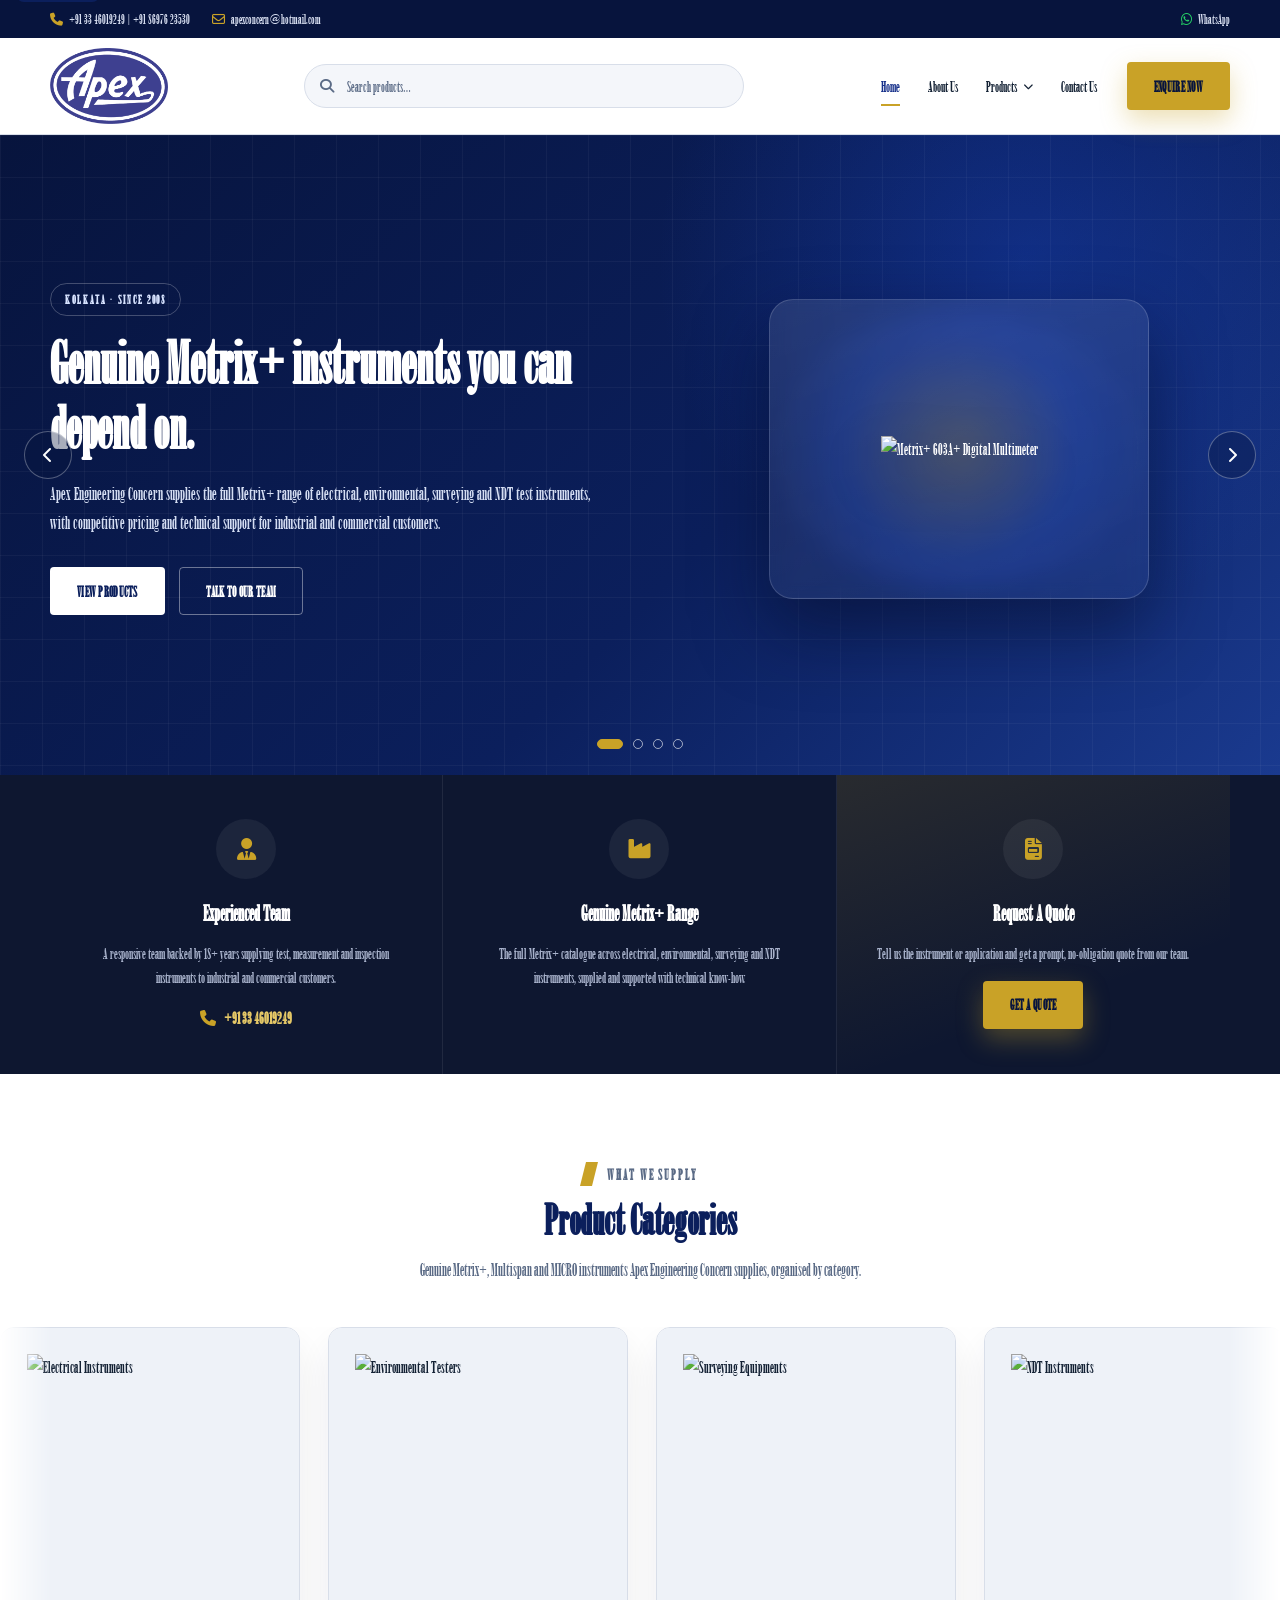
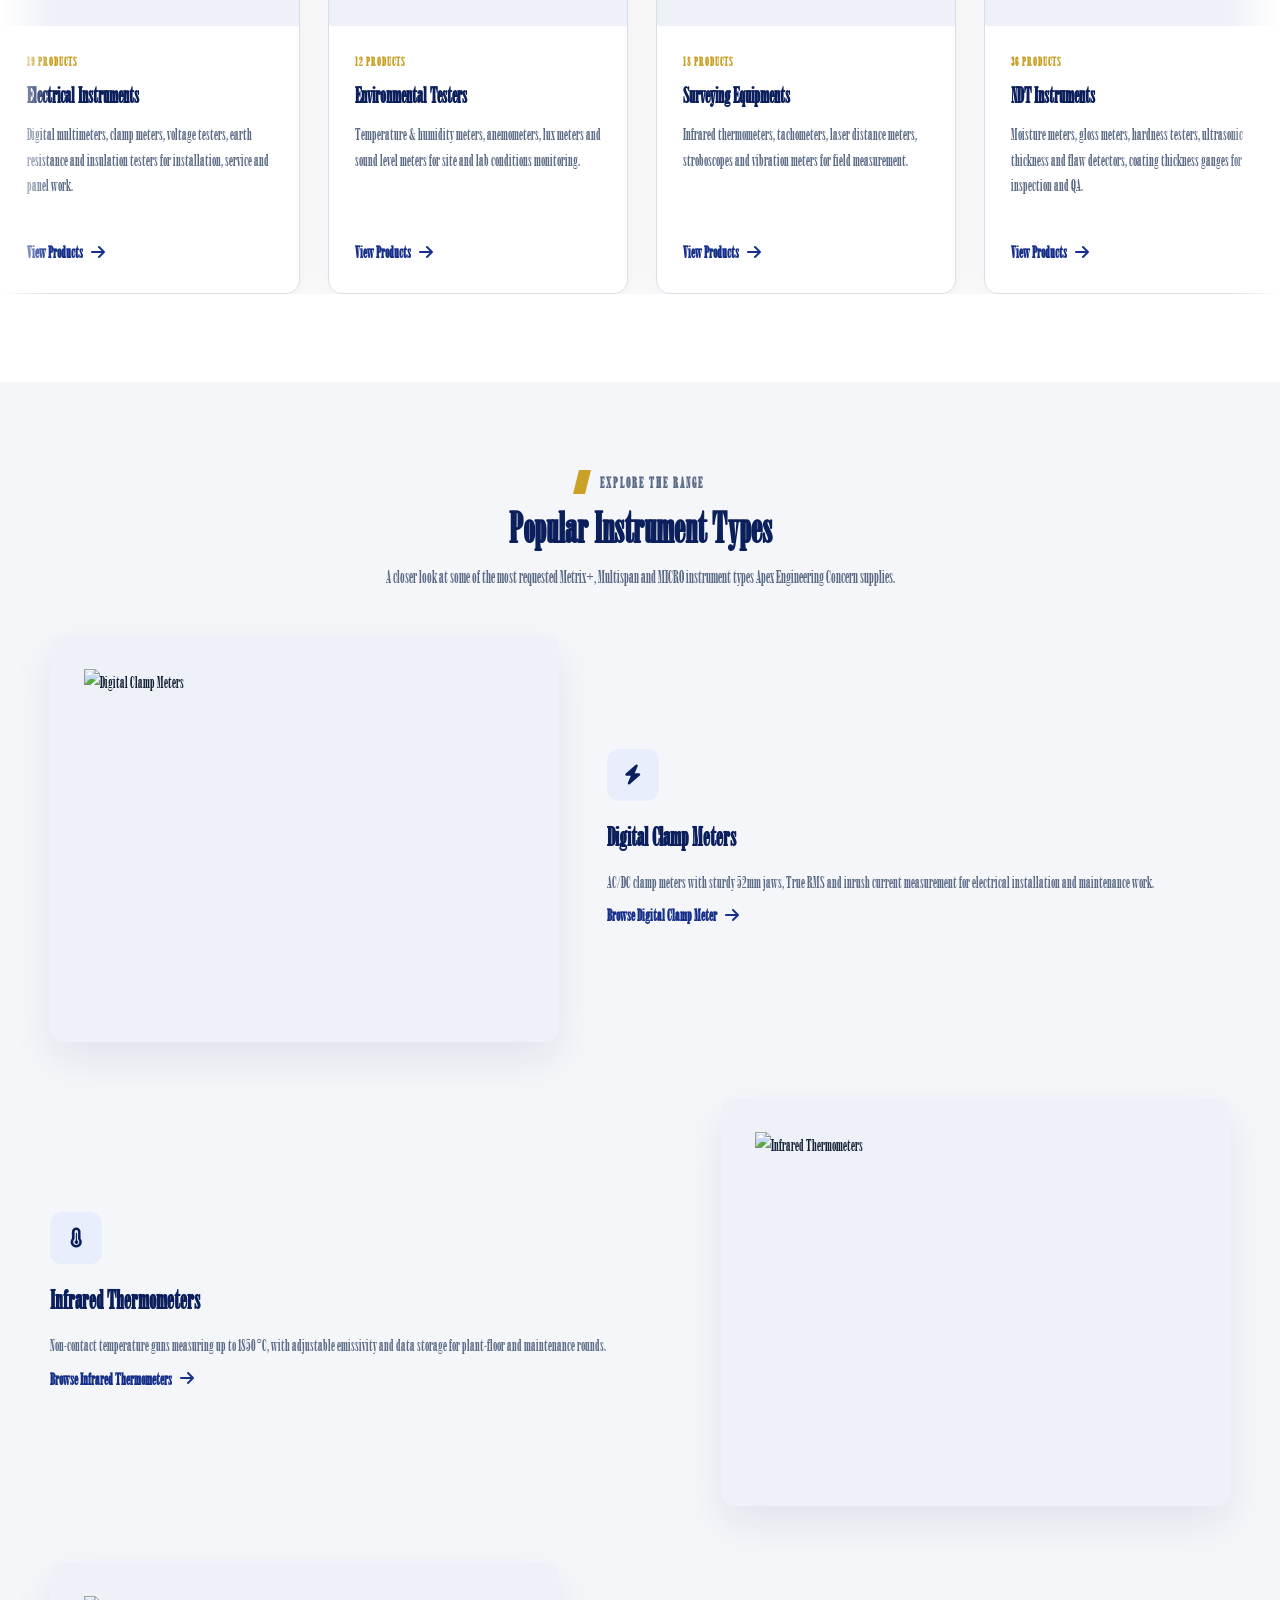
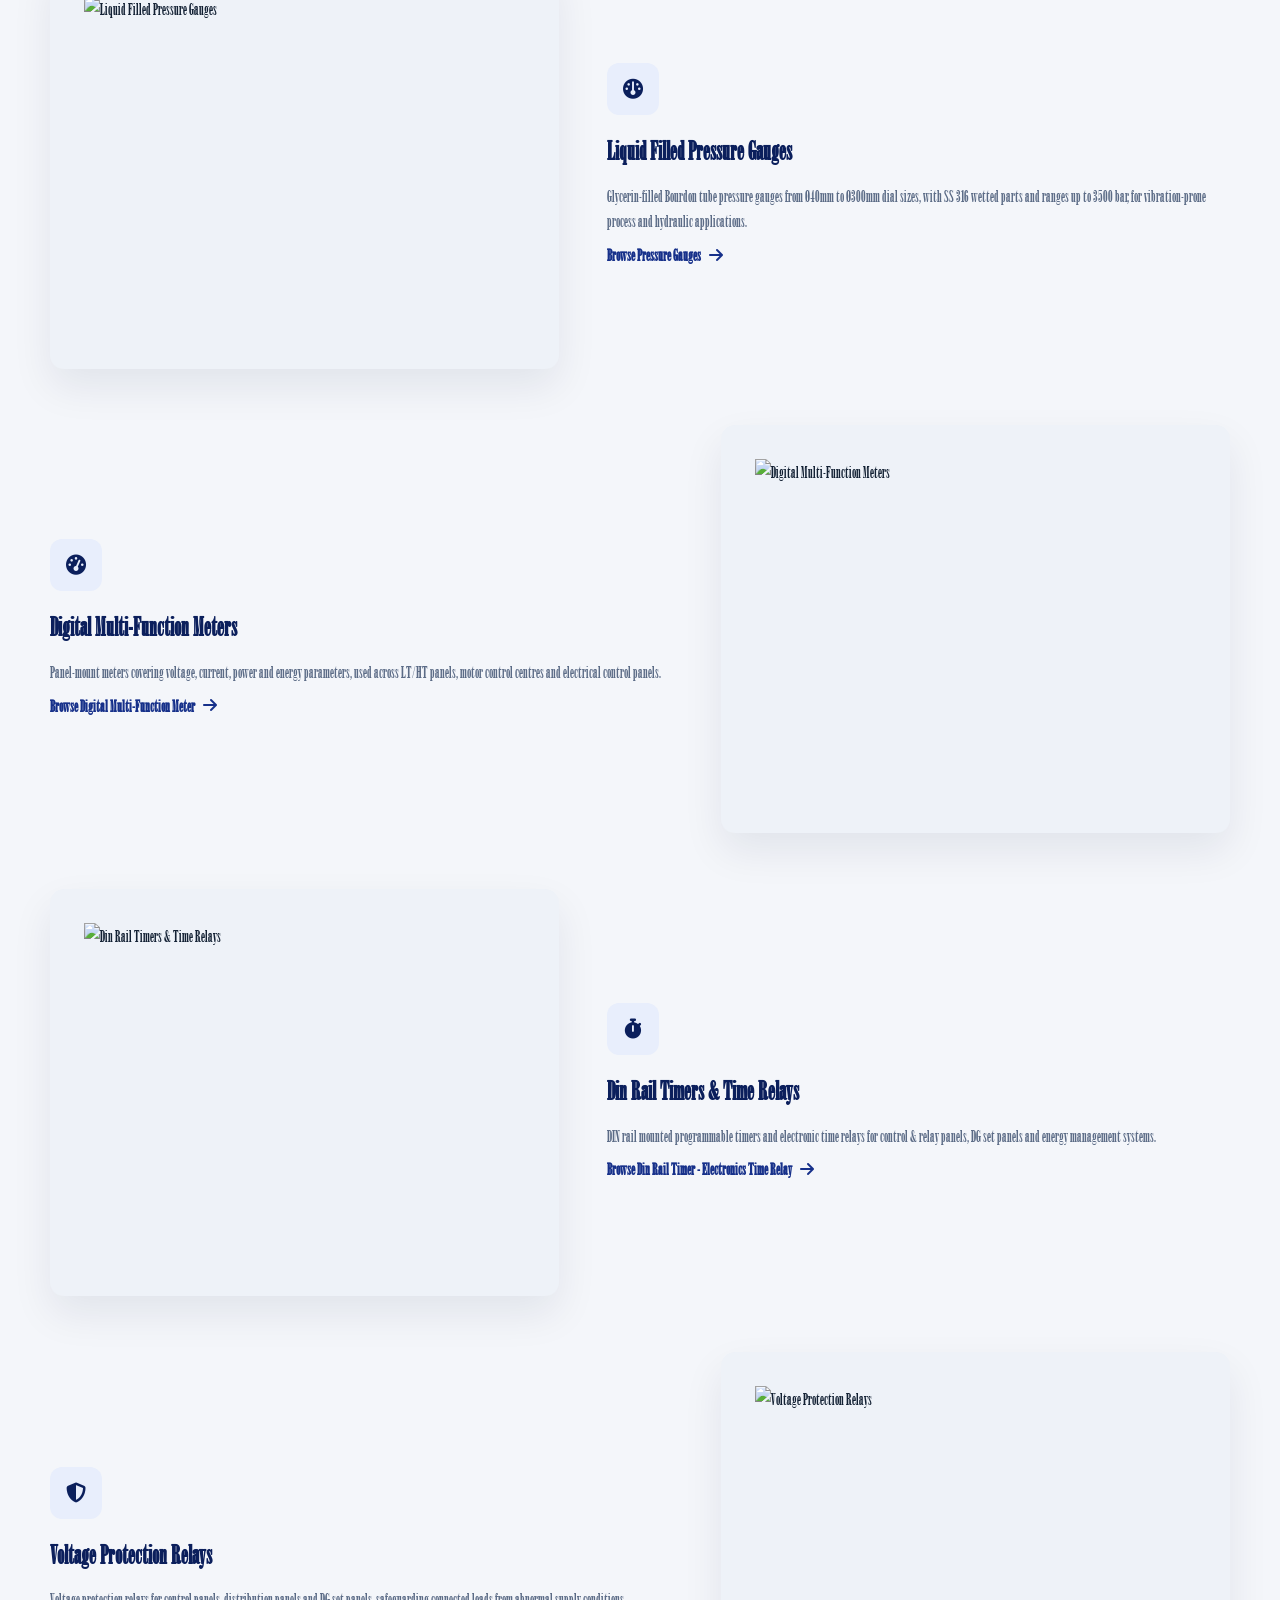
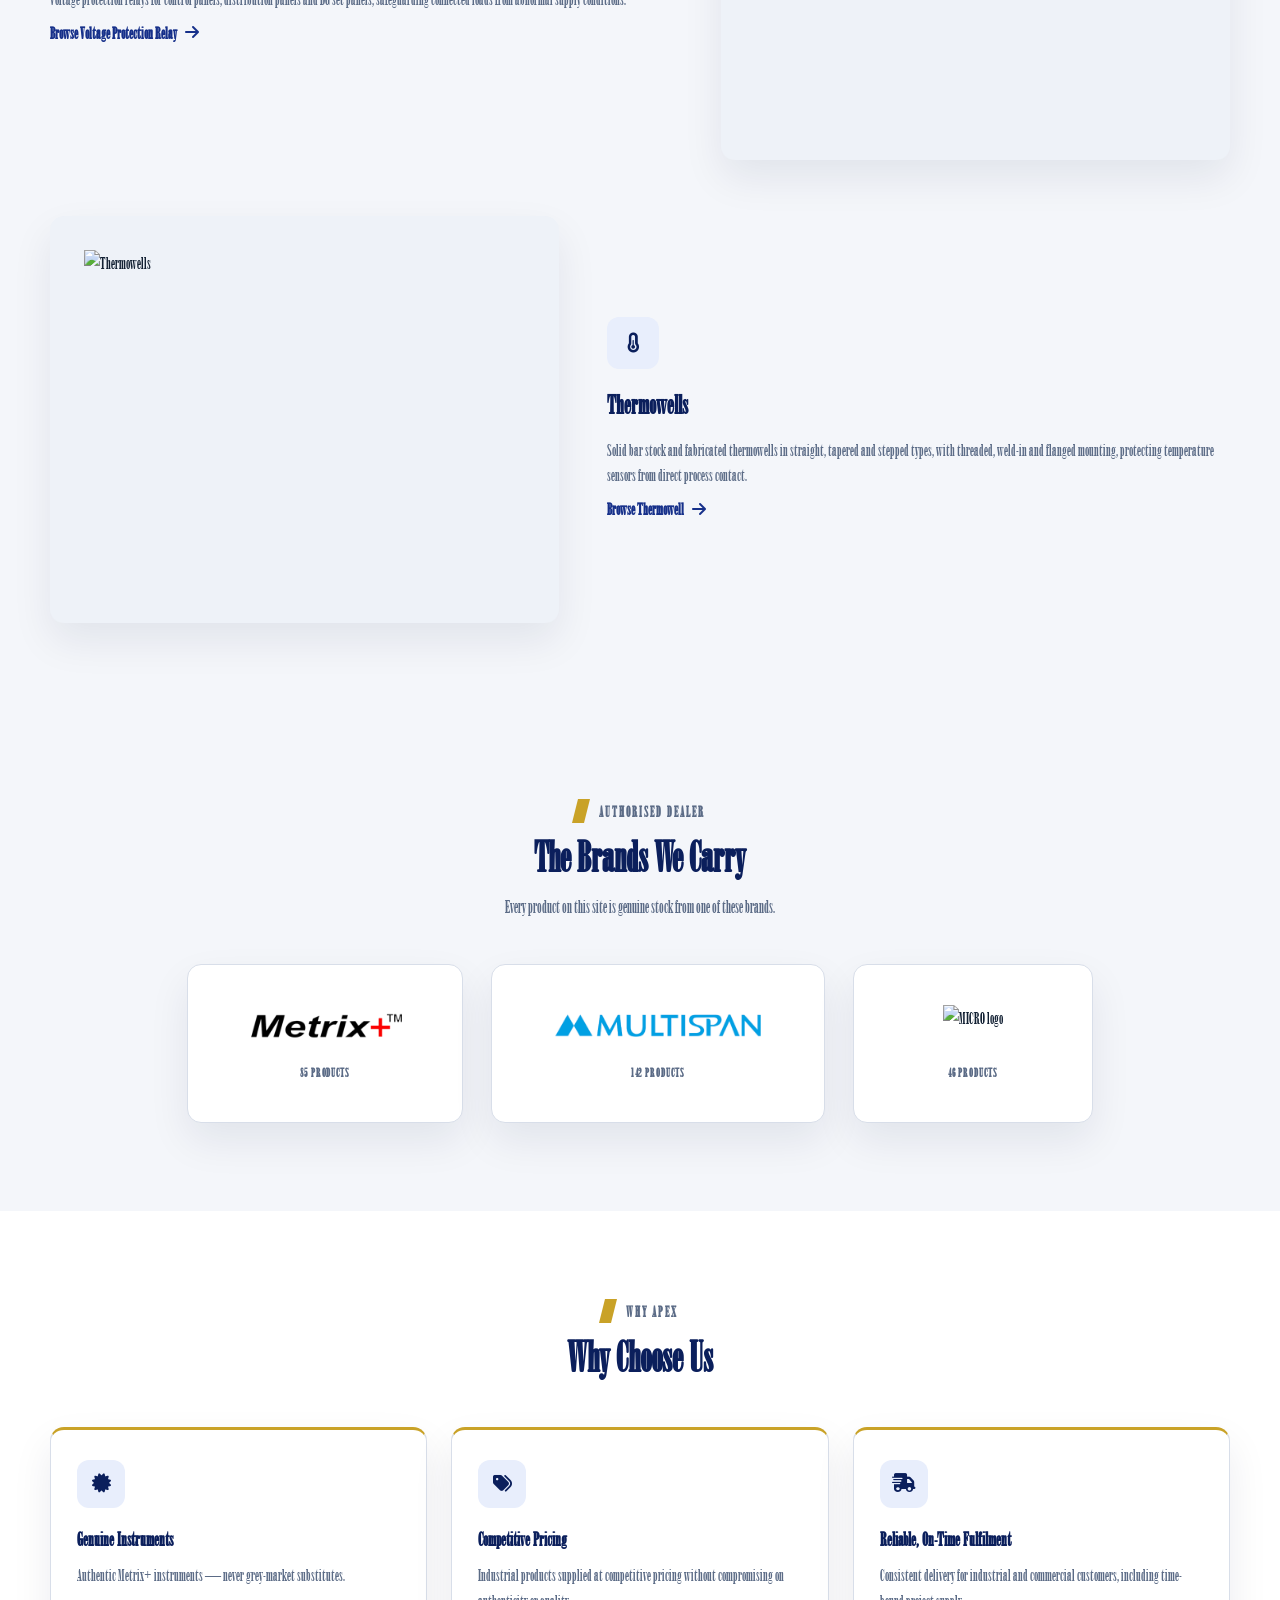
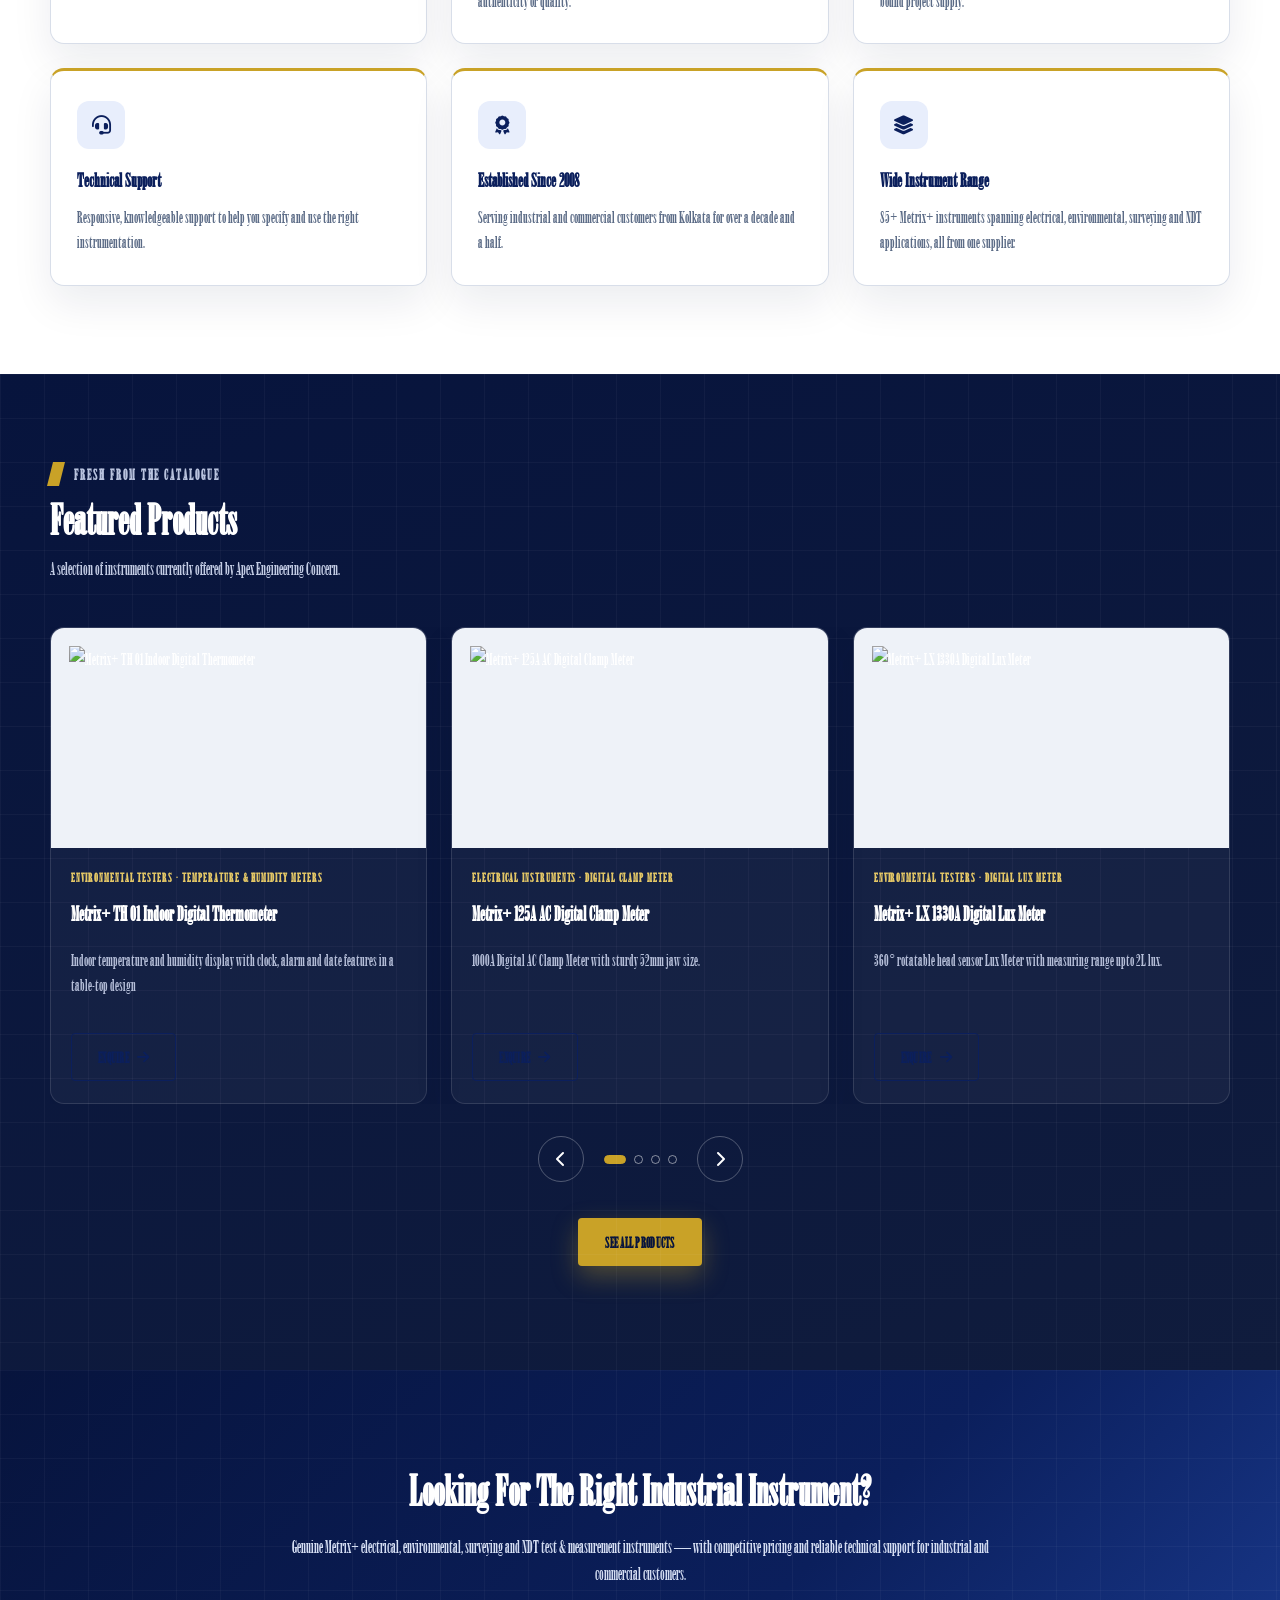
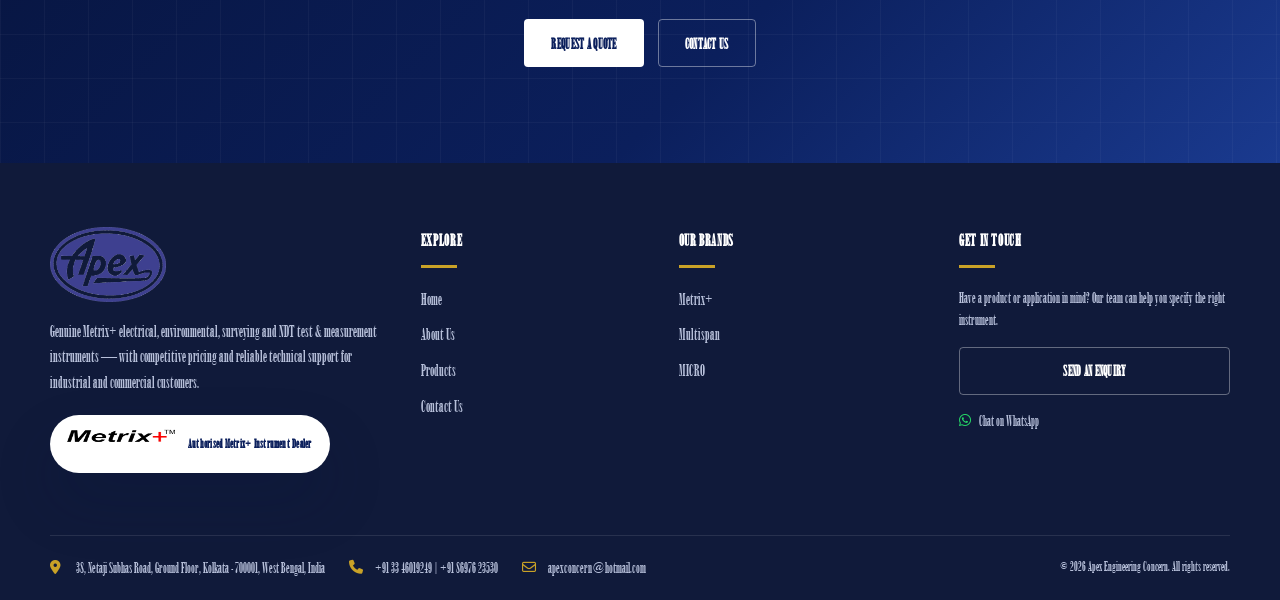
==== commit 4c715a00: "fonts" ====
--- a/index.html
+++ b/index.html
@@ -10,7 +10,7 @@
   <link rel="preconnect" href="https://fonts.gstatic.com" crossorigin>
   <link href="https://fonts.googleapis.com/css2?family=IBM+Plex+Sans:wght@400;500;600;700&family=IBM+Plex+Serif:wght@500;600;700&display=swap" rel="stylesheet">
   <link rel="stylesheet" href="https://cdnjs.cloudflare.com/ajax/libs/font-awesome/6.5.2/css/all.min.css">
-  <link rel="stylesheet" href="css/style.css?v=1788582566">
+  <link rel="stylesheet" href="css/style.css?v=1788596807">
 </head>
 <body data-page="home">
   <div id="site-header"></div>
@@ -28,11 +28,11 @@
 
   <div id="site-footer"></div>
 
-  <script src="js/data.js?v=1788582566"></script>
-  <script src="js/render.js?v=1788582566"></script>
-  <script src="js/hero-slider.js?v=1788582566"></script>
-  <script src="js/carousel.js?v=1788582566"></script>
-  <script src="js/main.js?v=1788582566"></script>
-  <script src="js/interactions.js?v=1788582566"></script>
+  <script src="js/data.js?v=1788595388"></script>
+  <script src="js/render.js?v=1788595388"></script>
+  <script src="js/hero-slider.js?v=1788595388"></script>
+  <script src="js/carousel.js?v=1788595388"></script>
+  <script src="js/main.js?v=1788595388"></script>
+  <script src="js/interactions.js?v=1788595388"></script>
 </body>
 </html>
--- a/css/style.css
+++ b/css/style.css
@@ -1,3 +1,11 @@
+@font-face {
+  font-family: "Bodoni MT Poster Compressed";
+  src: url("../fonts/BOD_PSTC.TTF") format("truetype");
+  font-weight: normal;
+  font-style: normal;
+  font-display: swap;
+}
+
 :root {
   --navy: #0b1f5c;
   --navy-deep: #07143d;
@@ -20,8 +28,8 @@
   --header-h: 96px;
   --header-h-scrolled: 72px;
   --ease: cubic-bezier(0.22, 1, 0.36, 1);
-  --font: "IBM Plex Sans", "Segoe UI", sans-serif;
-  --serif: "IBM Plex Serif", Georgia, serif;
+  --font: "Bodoni MT Poster Compressed", "IBM Plex Sans", "Segoe UI", sans-serif;
+  --serif: "Bodoni MT Poster Compressed", "IBM Plex Serif", Georgia, serif;
 }
 
 *,
@@ -32,6 +40,8 @@
 
 html {
   scroll-behavior: smooth;
+  overflow-x: hidden;
+  width: 100%;
 }
 
 body {
@@ -1661,8 +1671,10 @@
   box-shadow: var(--shadow-lg);
   max-width: 920px;
   width: 100%;
+  min-width: 0;
   max-height: 88vh;
   overflow-y: auto;
+  overflow-x: hidden;
   padding: 40px;
   transform: translateY(18px) scale(0.98);
   transition: transform 0.3s var(--ease);
@@ -1702,6 +1714,7 @@
   grid-template-columns: 0.85fr 1.15fr;
   gap: 32px;
   align-items: start;
+  min-width: 0;
 }
 
 .modal-media {
@@ -1711,6 +1724,7 @@
   aspect-ratio: 1 / 1;
   background: #eef2f8;
   border-radius: var(--radius);
+  min-width: 0;
   overflow: hidden;
 }
 
@@ -1720,6 +1734,10 @@
   width: calc(100% - 48px);
   height: calc(100% - 48px);
   object-fit: contain !important;
+}
+
+.modal-info {
+  min-width: 0;
 }
 
 .modal-media.is-placeholder {
@@ -2169,21 +2187,28 @@
   width: 16px;
 }
 
-/* Phone and email are both short, so they share one row instead of a line
-   each — only the address (which wraps) keeps its own line. */
-.footer-contact-inline {
+/* Address, phone and email all run together as one wrapping row instead of
+   three stacked lines — it only breaks onto a second line where the column
+   genuinely isn't wide enough (e.g. narrow mobile). */
+.footer-contact-oneline {
+  display: flex;
   flex-wrap: wrap;
-  column-gap: 20px;
   row-gap: 8px;
-}
-
-.footer-contact-inline a {
+  column-gap: 24px;
+}
+
+.footer-contact-oneline li {
+  align-items: center;
+  flex: 0 0 auto;
+}
+
+.footer-contact-oneline a {
   display: inline-flex;
   align-items: center;
   gap: 10px;
 }
 
-.footer-contact-inline i {
+.footer-contact-oneline i {
   margin-top: 0;
 }
 
@@ -2210,11 +2235,26 @@
 }
 
 .legal {
+  font-size: 13px;
+}
+
+/* Full-width bar under the four footer columns — address, phone and email
+   get the whole page width to line up on, the same way the header's own
+   top utility bar fits phone/email/WhatsApp on one line. Far more room
+   than squeezing all three into one narrow column. */
+.footer-bottom {
   margin-top: 44px;
   padding-top: 20px;
   border-top: 1px solid rgba(255, 255, 255, 0.1);
-  font-size: 13px;
-  text-align: center;
+  display: flex;
+  flex-wrap: wrap;
+  justify-content: space-between;
+  align-items: center;
+  gap: 12px 24px;
+}
+
+.footer-bottom .footer-contact-oneline {
+  margin-top: 0;
 }
 
 /* ============ Back to top ============ */
@@ -2410,6 +2450,25 @@
     grid-template-columns: 1fr;
   }
 
+  .footer-bottom {
+    flex-direction: column;
+    align-items: center;
+    text-align: center;
+  }
+
+  .footer-contact-oneline {
+    justify-content: center;
+  }
+
+  /* The address is the one line that's genuinely too long for a narrow
+     screen — give it the full row (where it can wrap normally) instead of
+     letting it force horizontal overflow; phone and email still share the
+     row below it. */
+  .footer-contact-oneline li:first-child {
+    flex-basis: 100%;
+    justify-content: center;
+  }
+
   .category-card {
     flex-basis: 240px;
     width: 240px;
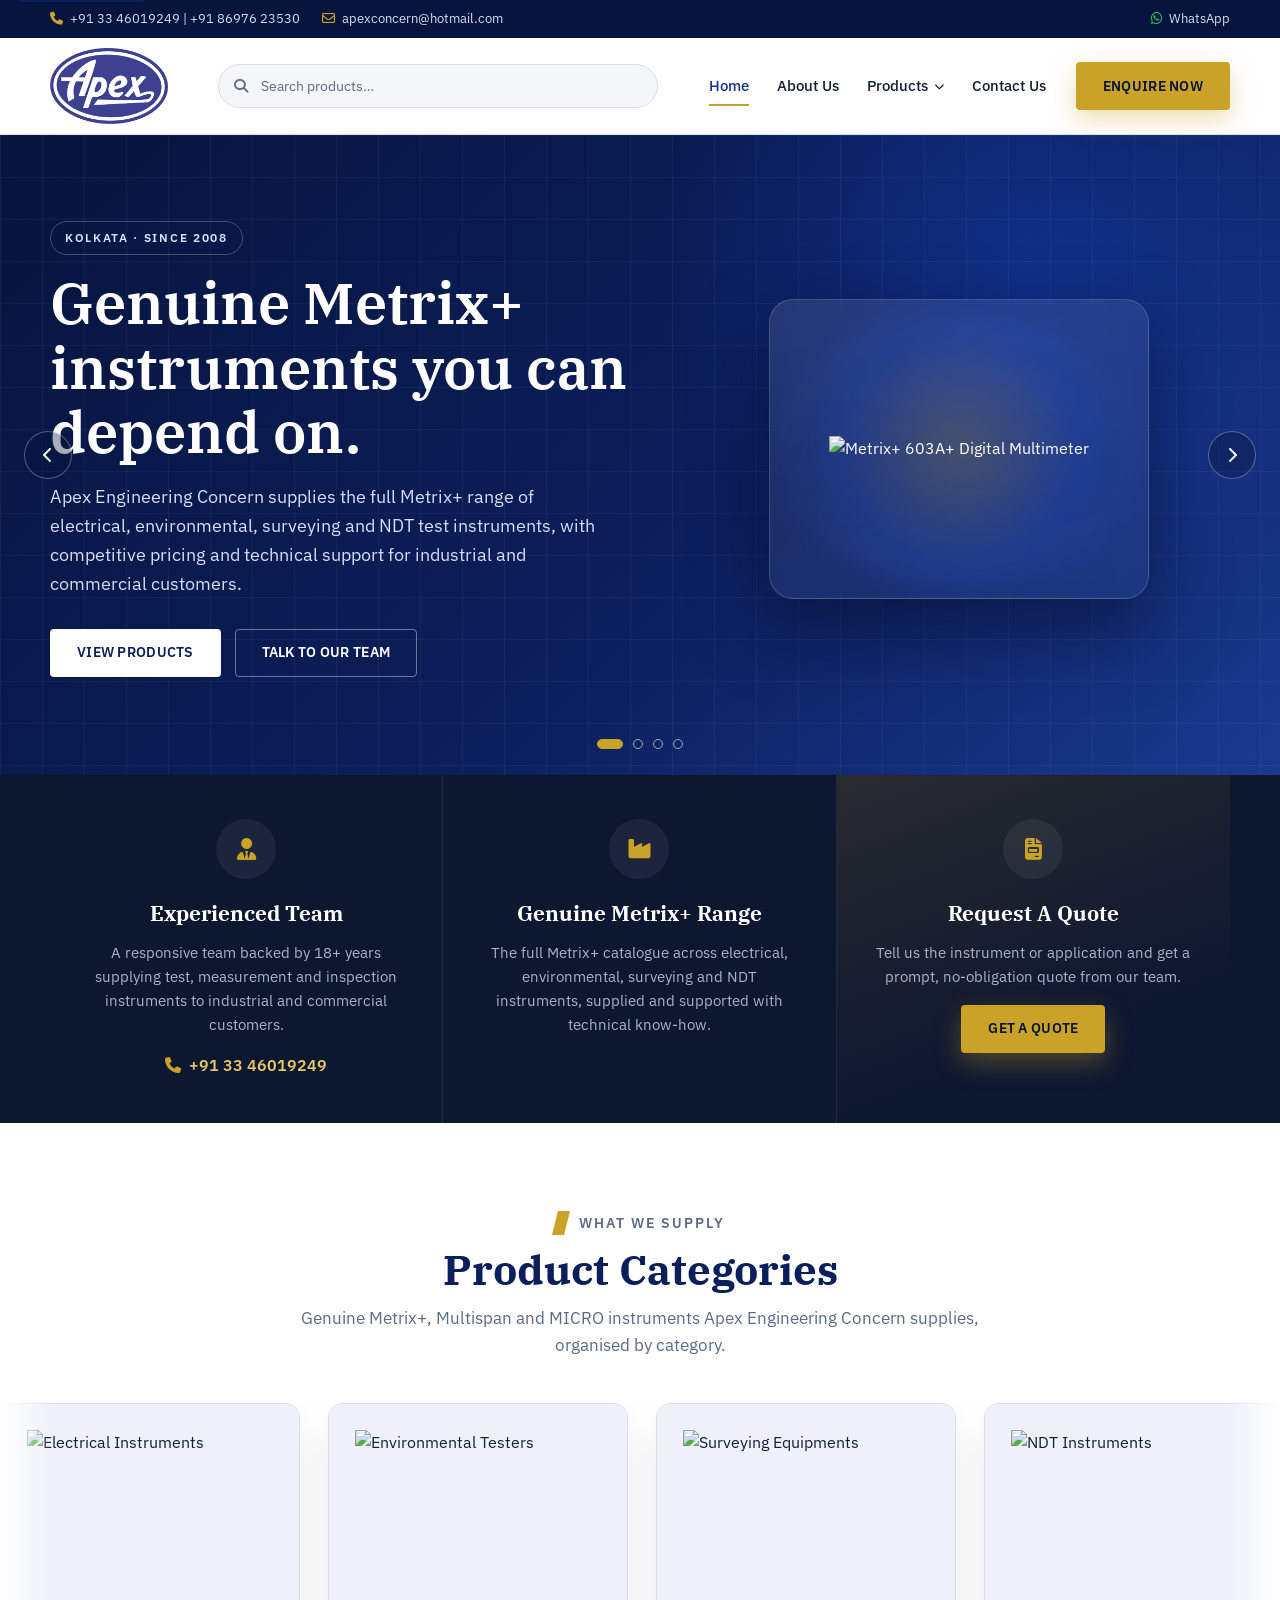
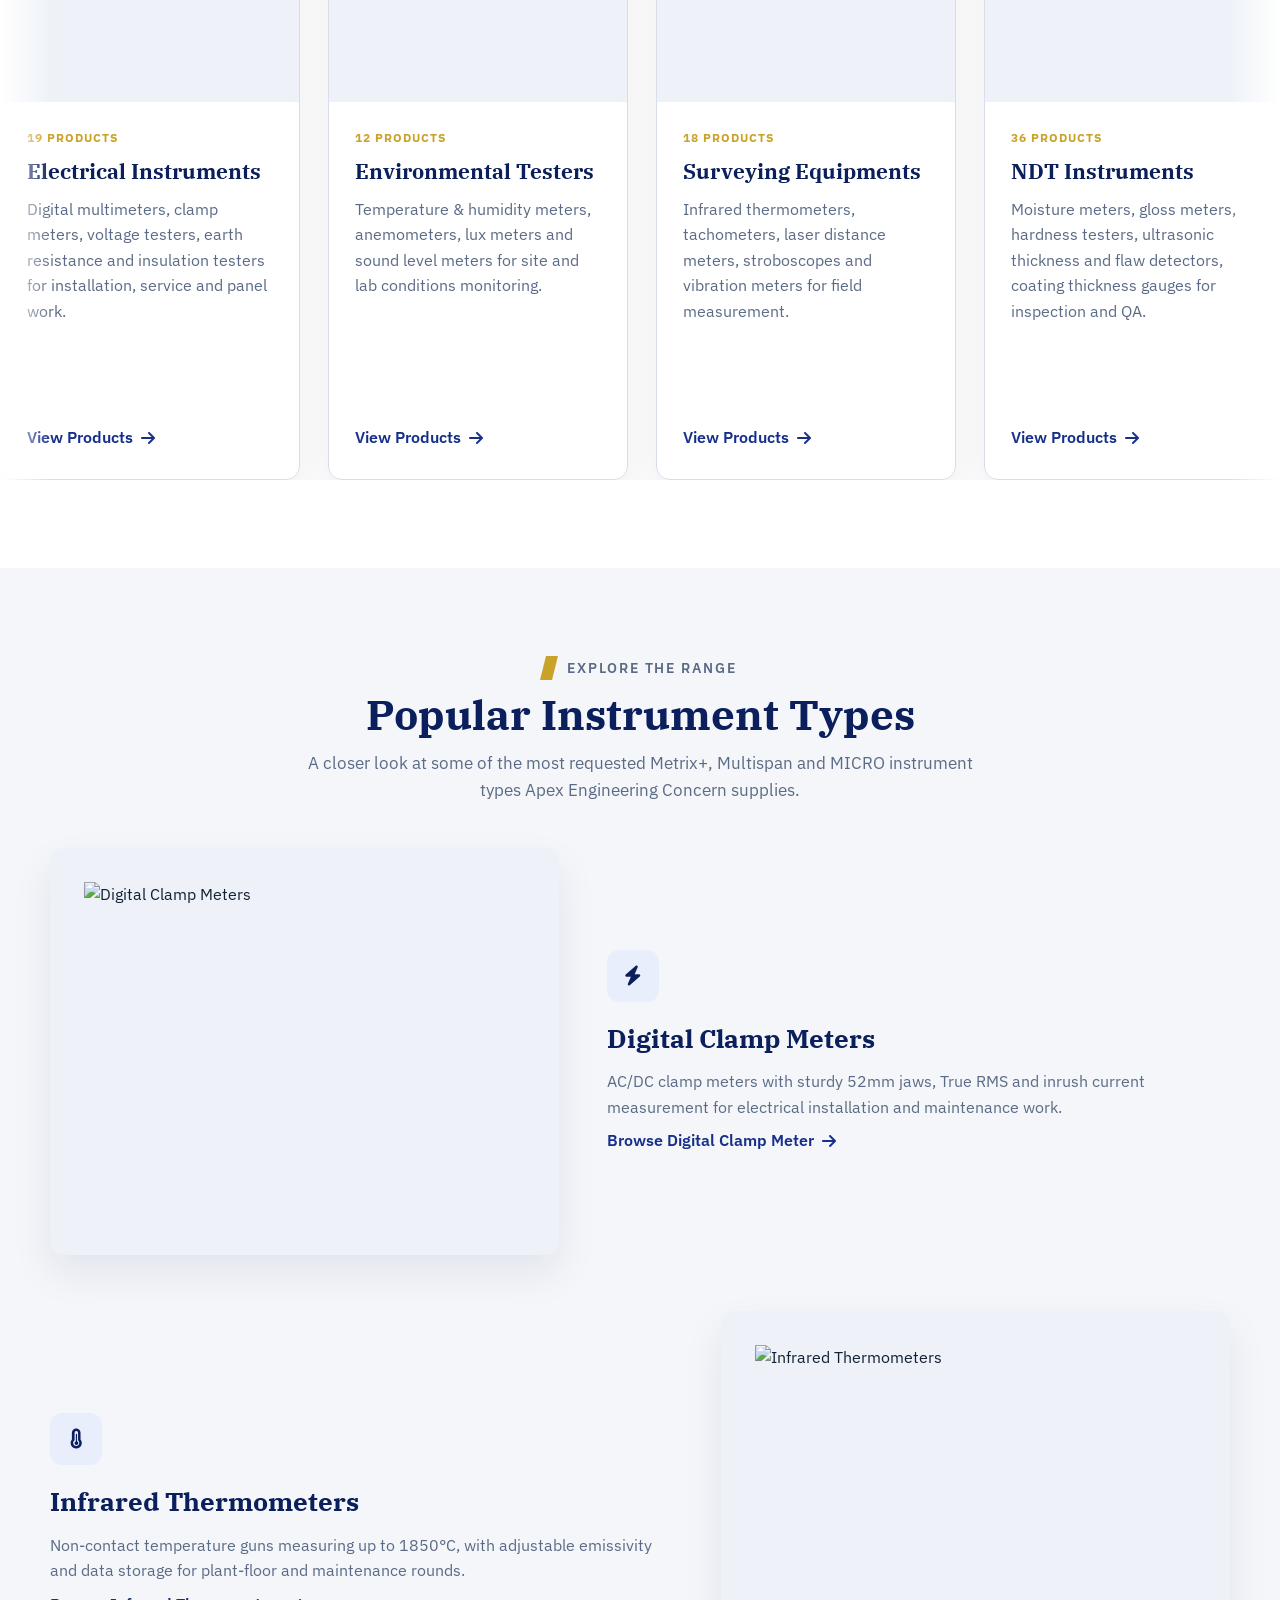
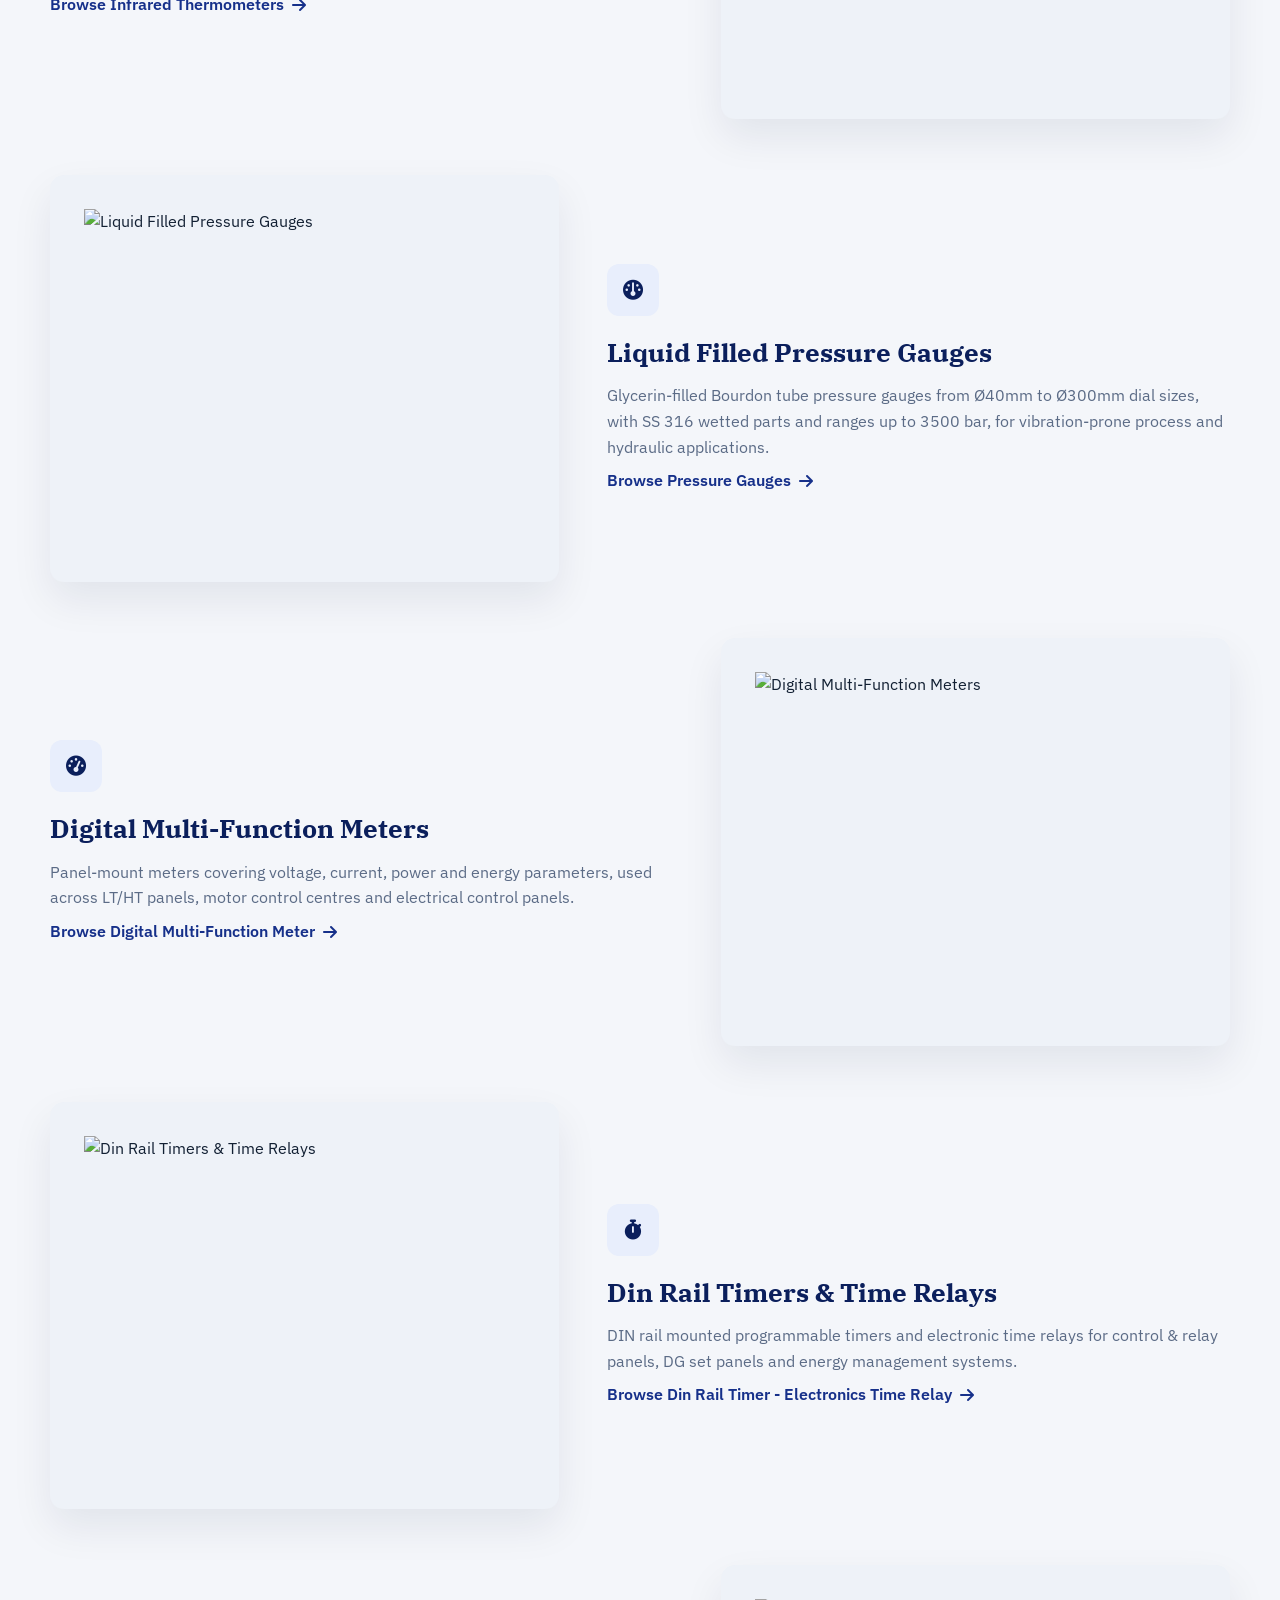
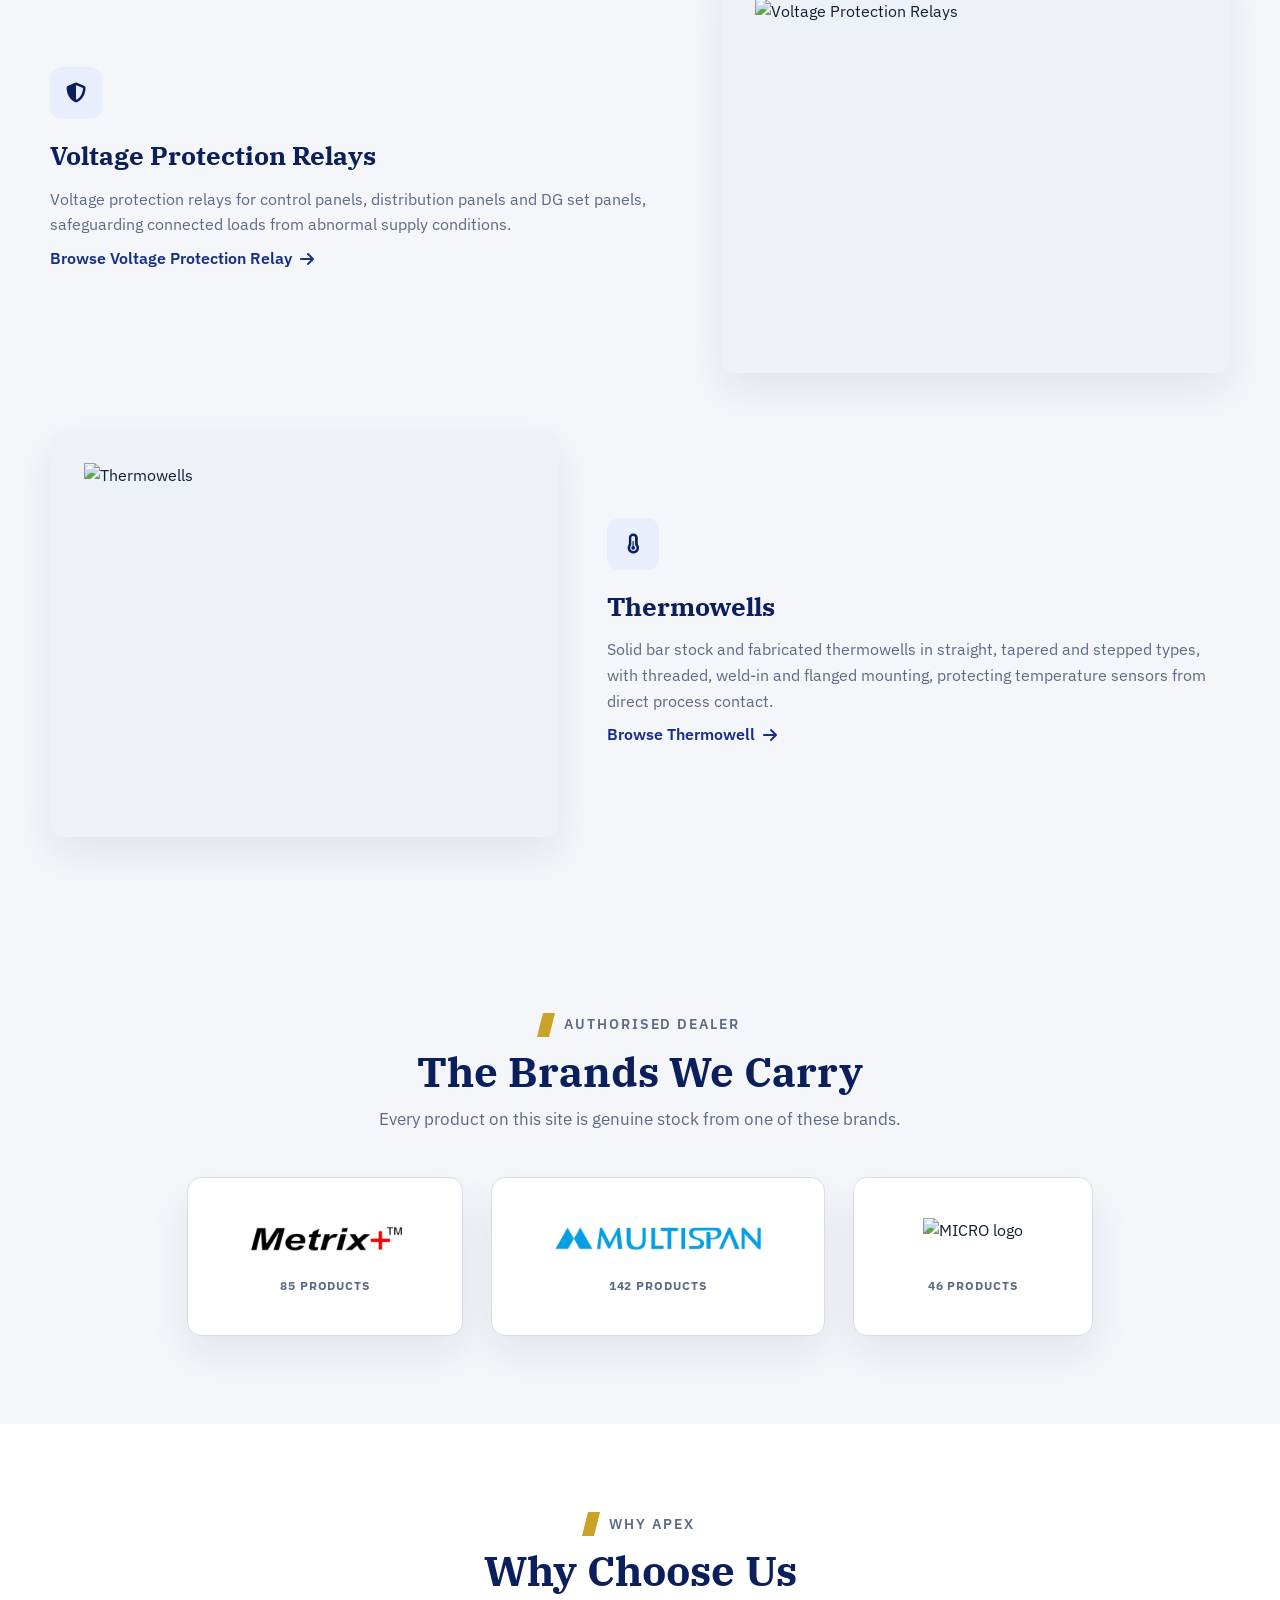
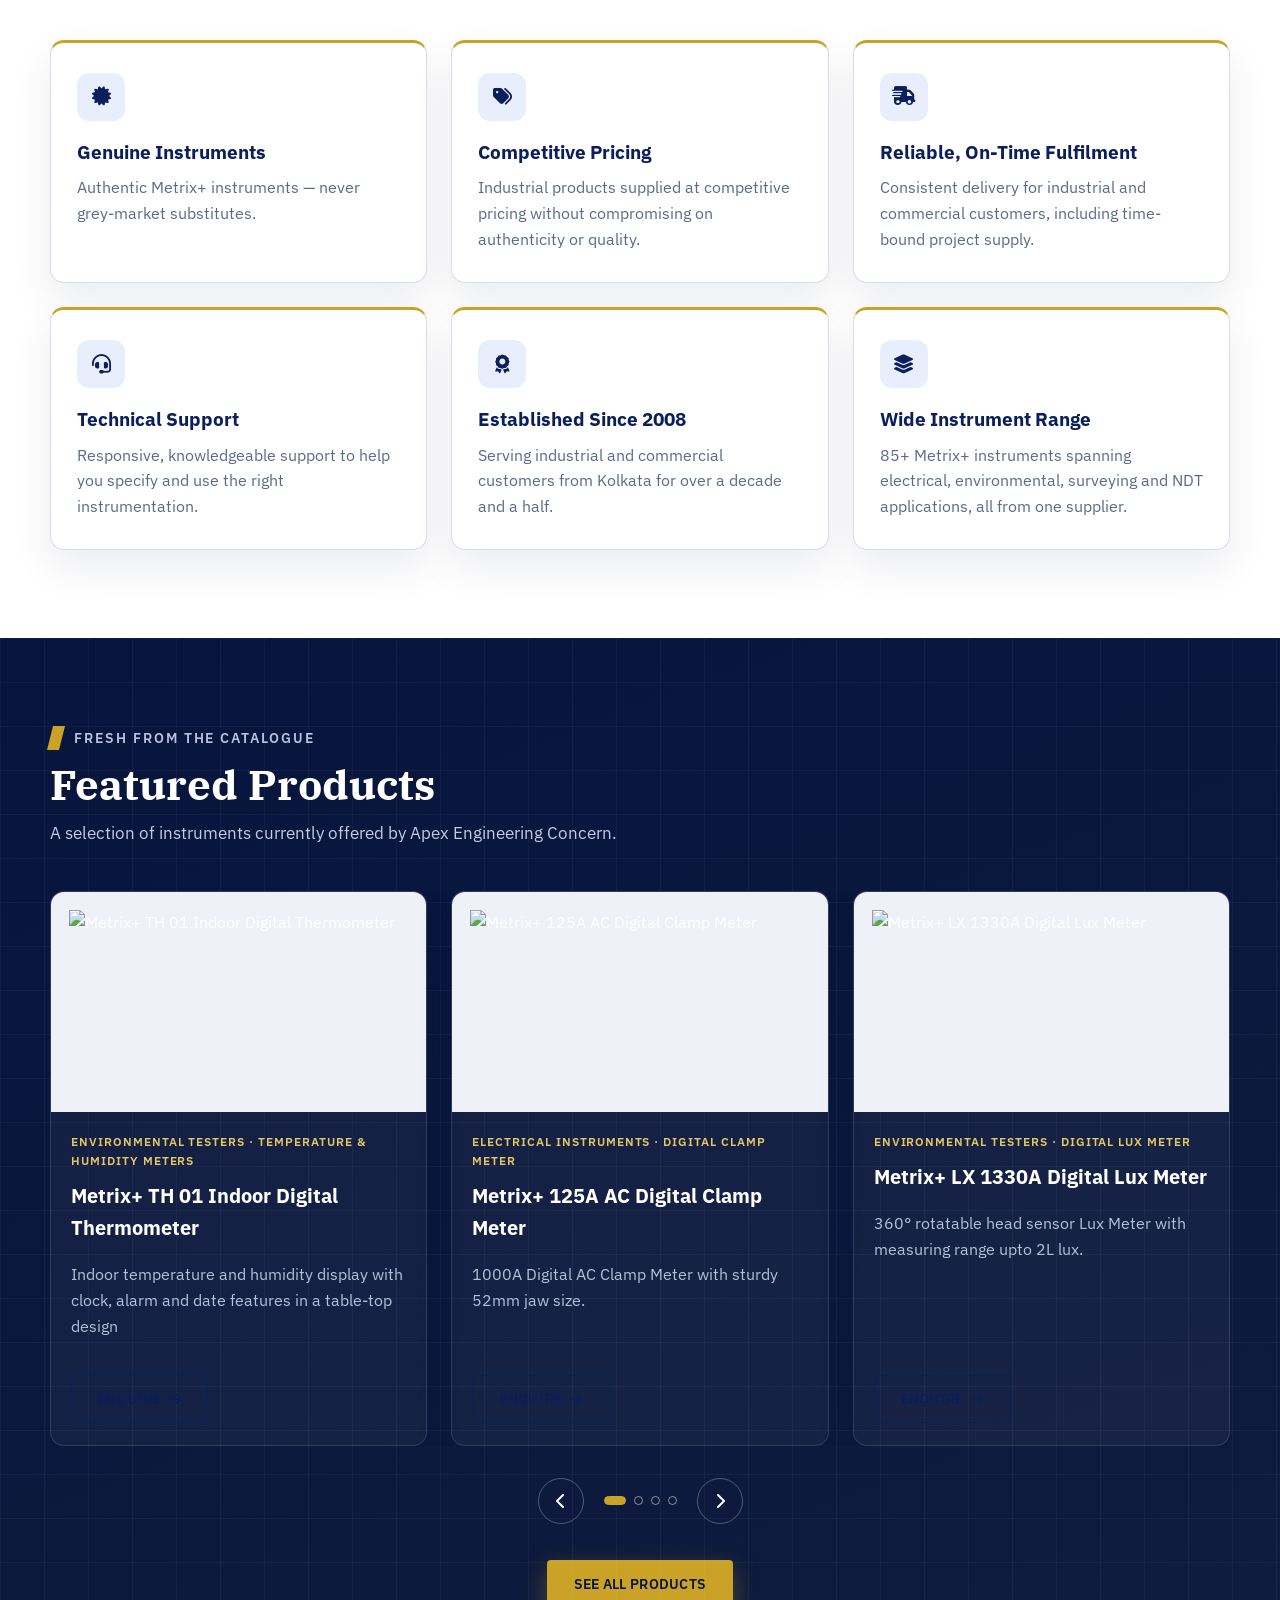
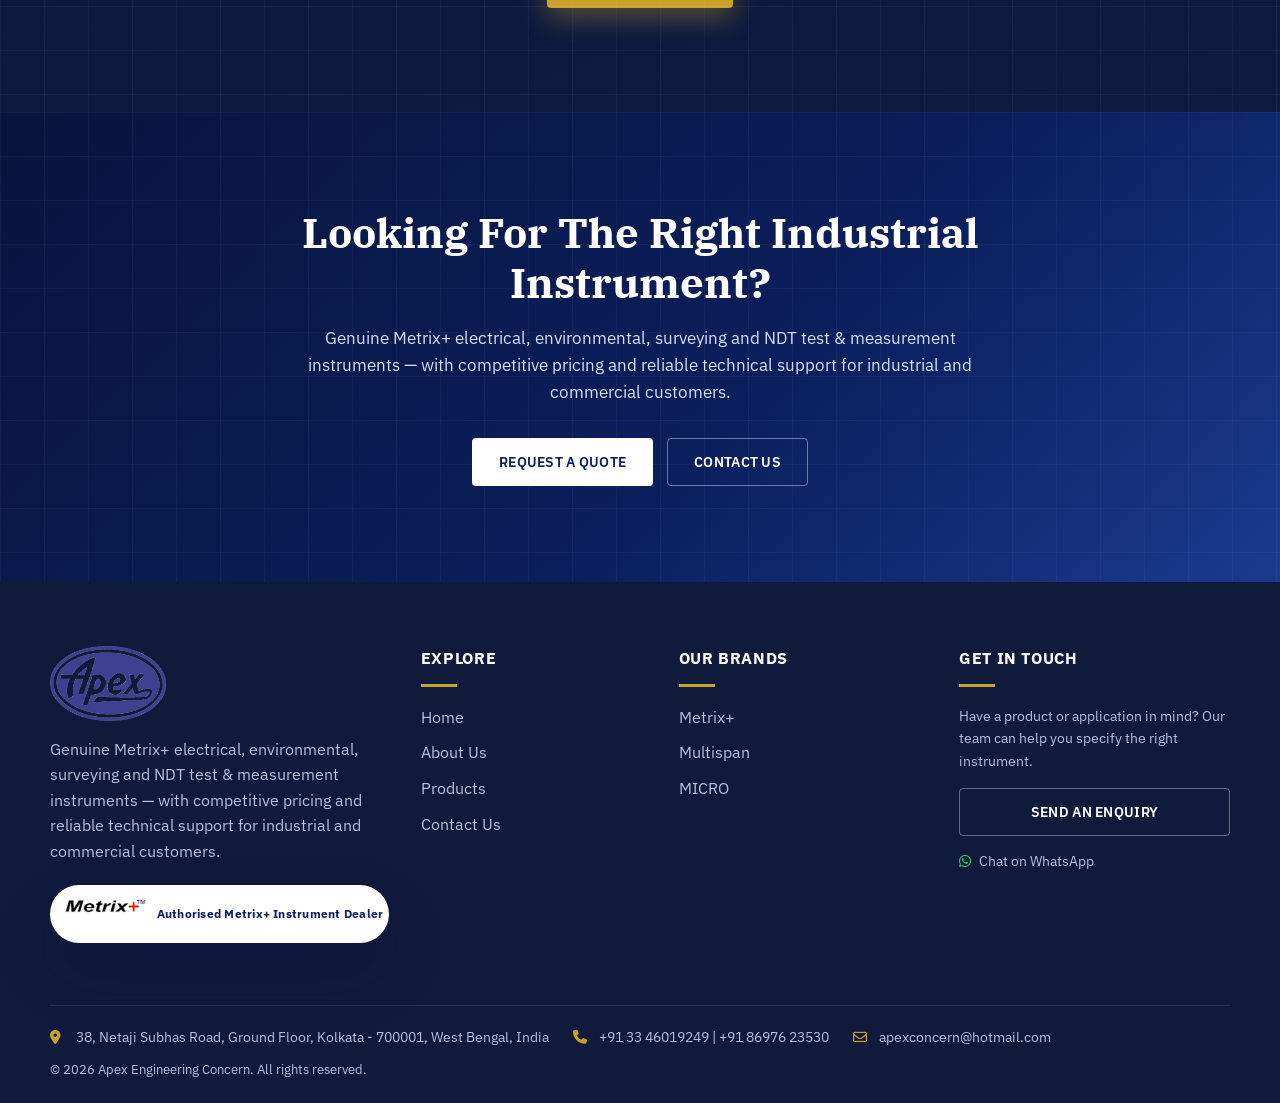
==== commit 52906751: "fonts updated" ====
--- a/index.html
+++ b/index.html
@@ -10,7 +10,7 @@
   <link rel="preconnect" href="https://fonts.gstatic.com" crossorigin>
   <link href="https://fonts.googleapis.com/css2?family=IBM+Plex+Sans:wght@400;500;600;700&family=IBM+Plex+Serif:wght@500;600;700&display=swap" rel="stylesheet">
   <link rel="stylesheet" href="https://cdnjs.cloudflare.com/ajax/libs/font-awesome/6.5.2/css/all.min.css">
-  <link rel="stylesheet" href="css/style.css?v=1788596807">
+  <link rel="stylesheet" href="css/style.css?v=1788696299">
 </head>
 <body data-page="home">
   <div id="site-header"></div>
--- a/css/style.css
+++ b/css/style.css
@@ -1,11 +1,3 @@
-@font-face {
-  font-family: "Bodoni MT Poster Compressed";
-  src: url("../fonts/BOD_PSTC.TTF") format("truetype");
-  font-weight: normal;
-  font-style: normal;
-  font-display: swap;
-}
-
 :root {
   --navy: #0b1f5c;
   --navy-deep: #07143d;
@@ -28,8 +20,8 @@
   --header-h: 96px;
   --header-h-scrolled: 72px;
   --ease: cubic-bezier(0.22, 1, 0.36, 1);
-  --font: "Bodoni MT Poster Compressed", "IBM Plex Sans", "Segoe UI", sans-serif;
-  --serif: "Bodoni MT Poster Compressed", "IBM Plex Serif", Georgia, serif;
+  --font: "IBM Plex Sans", "Segoe UI", sans-serif;
+  --serif: "IBM Plex Serif", Georgia, serif;
 }
 
 *,
